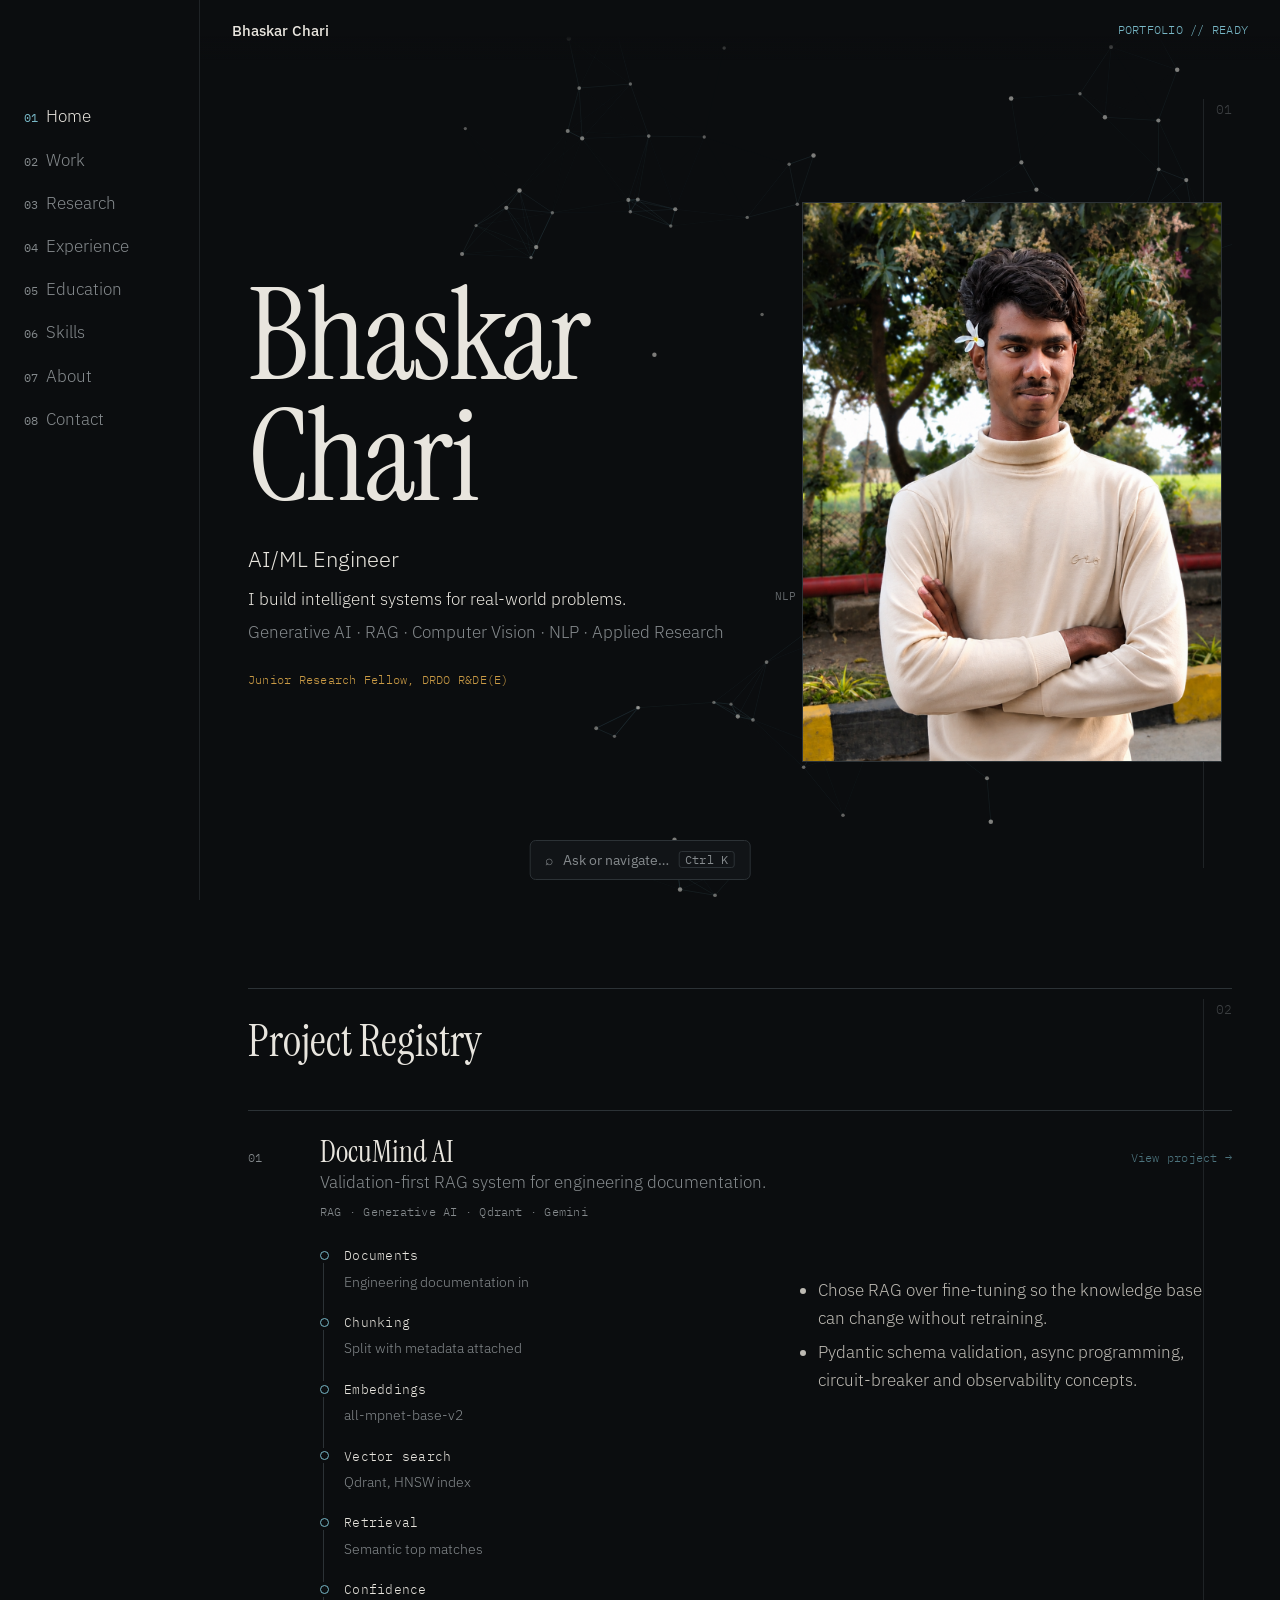
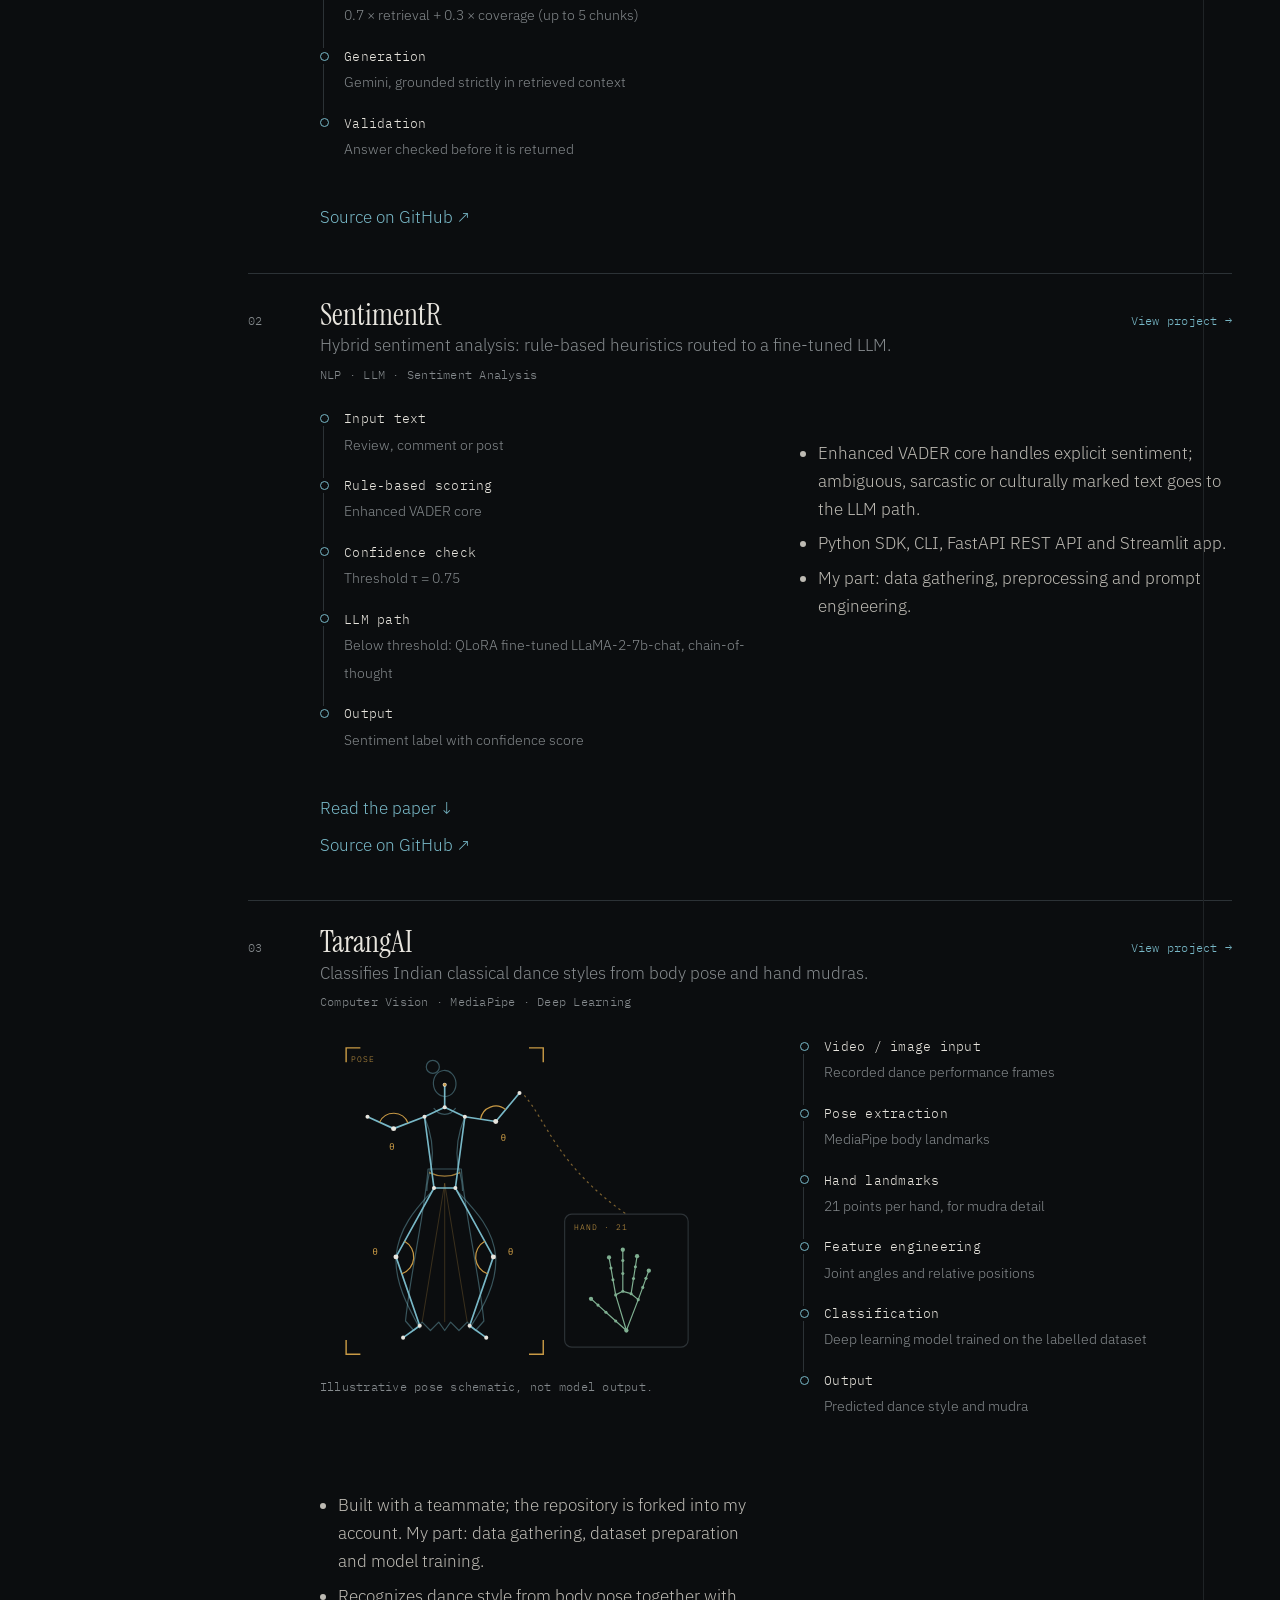
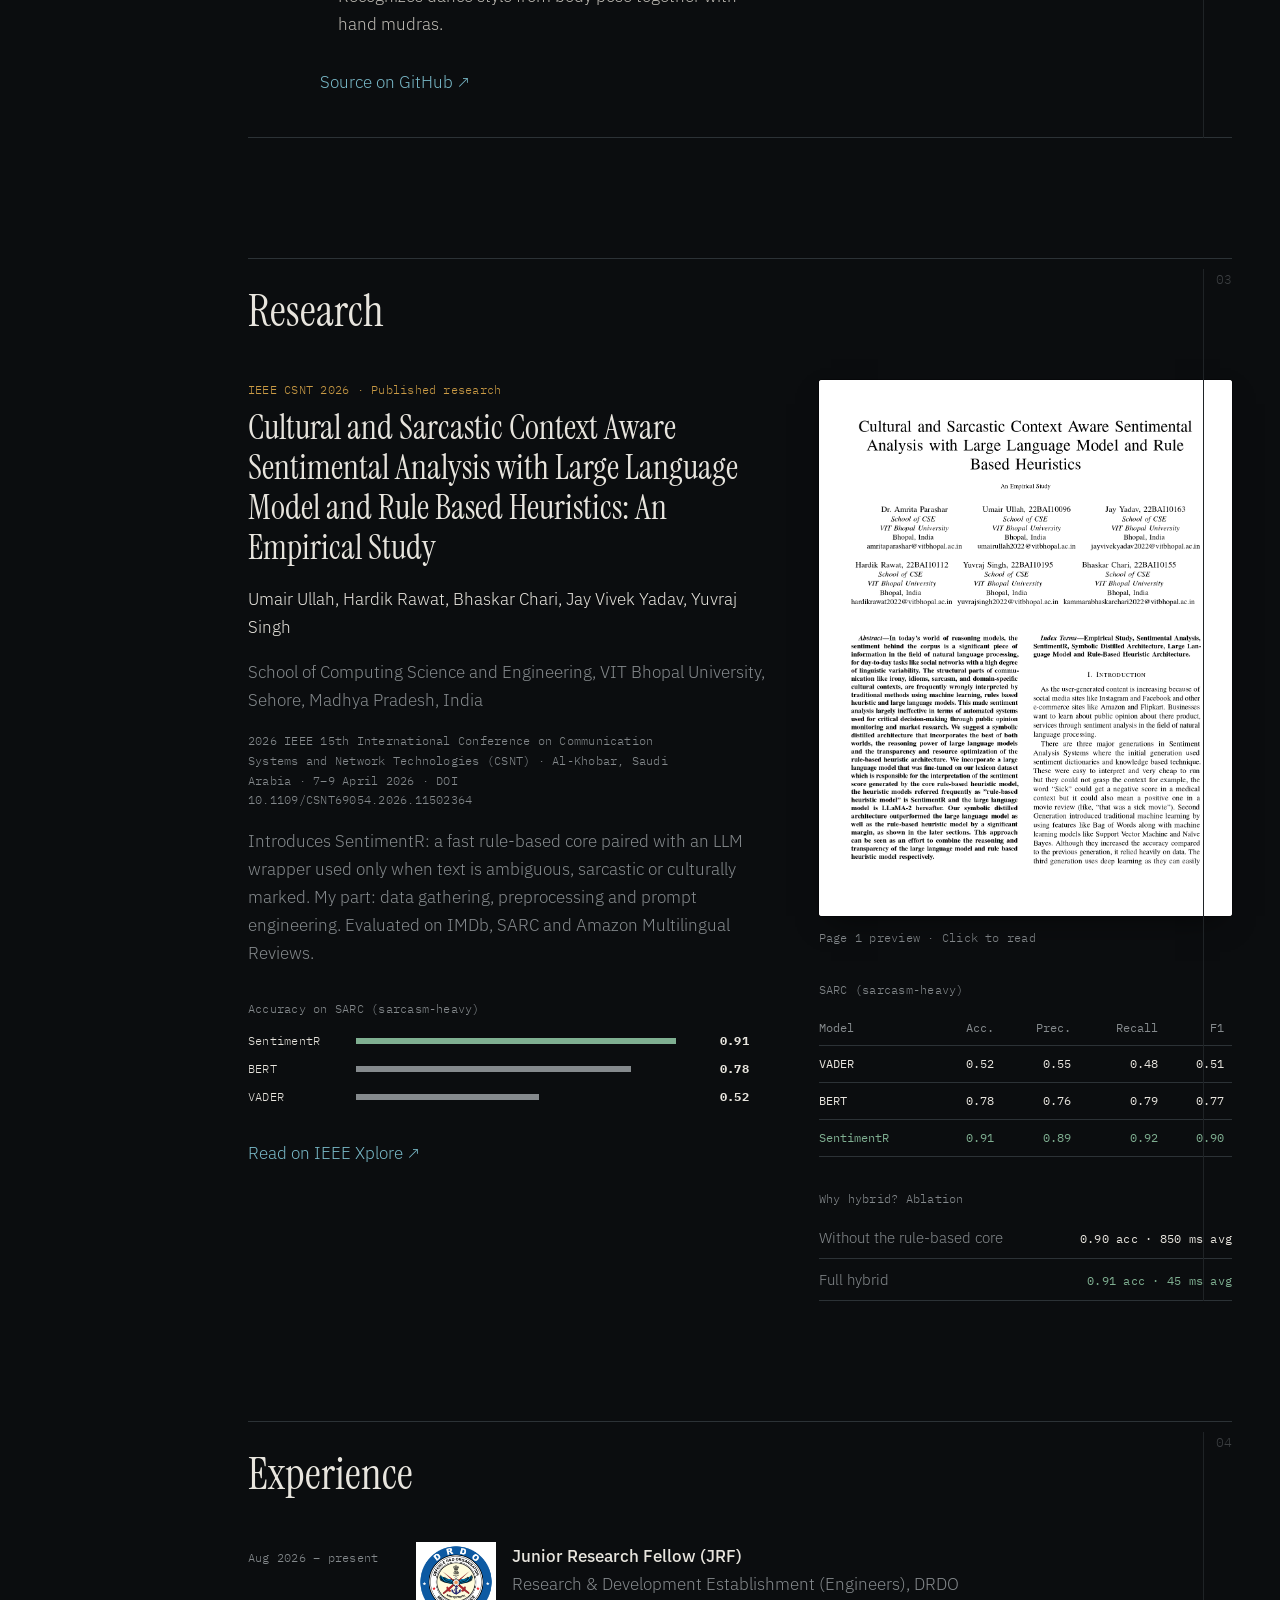
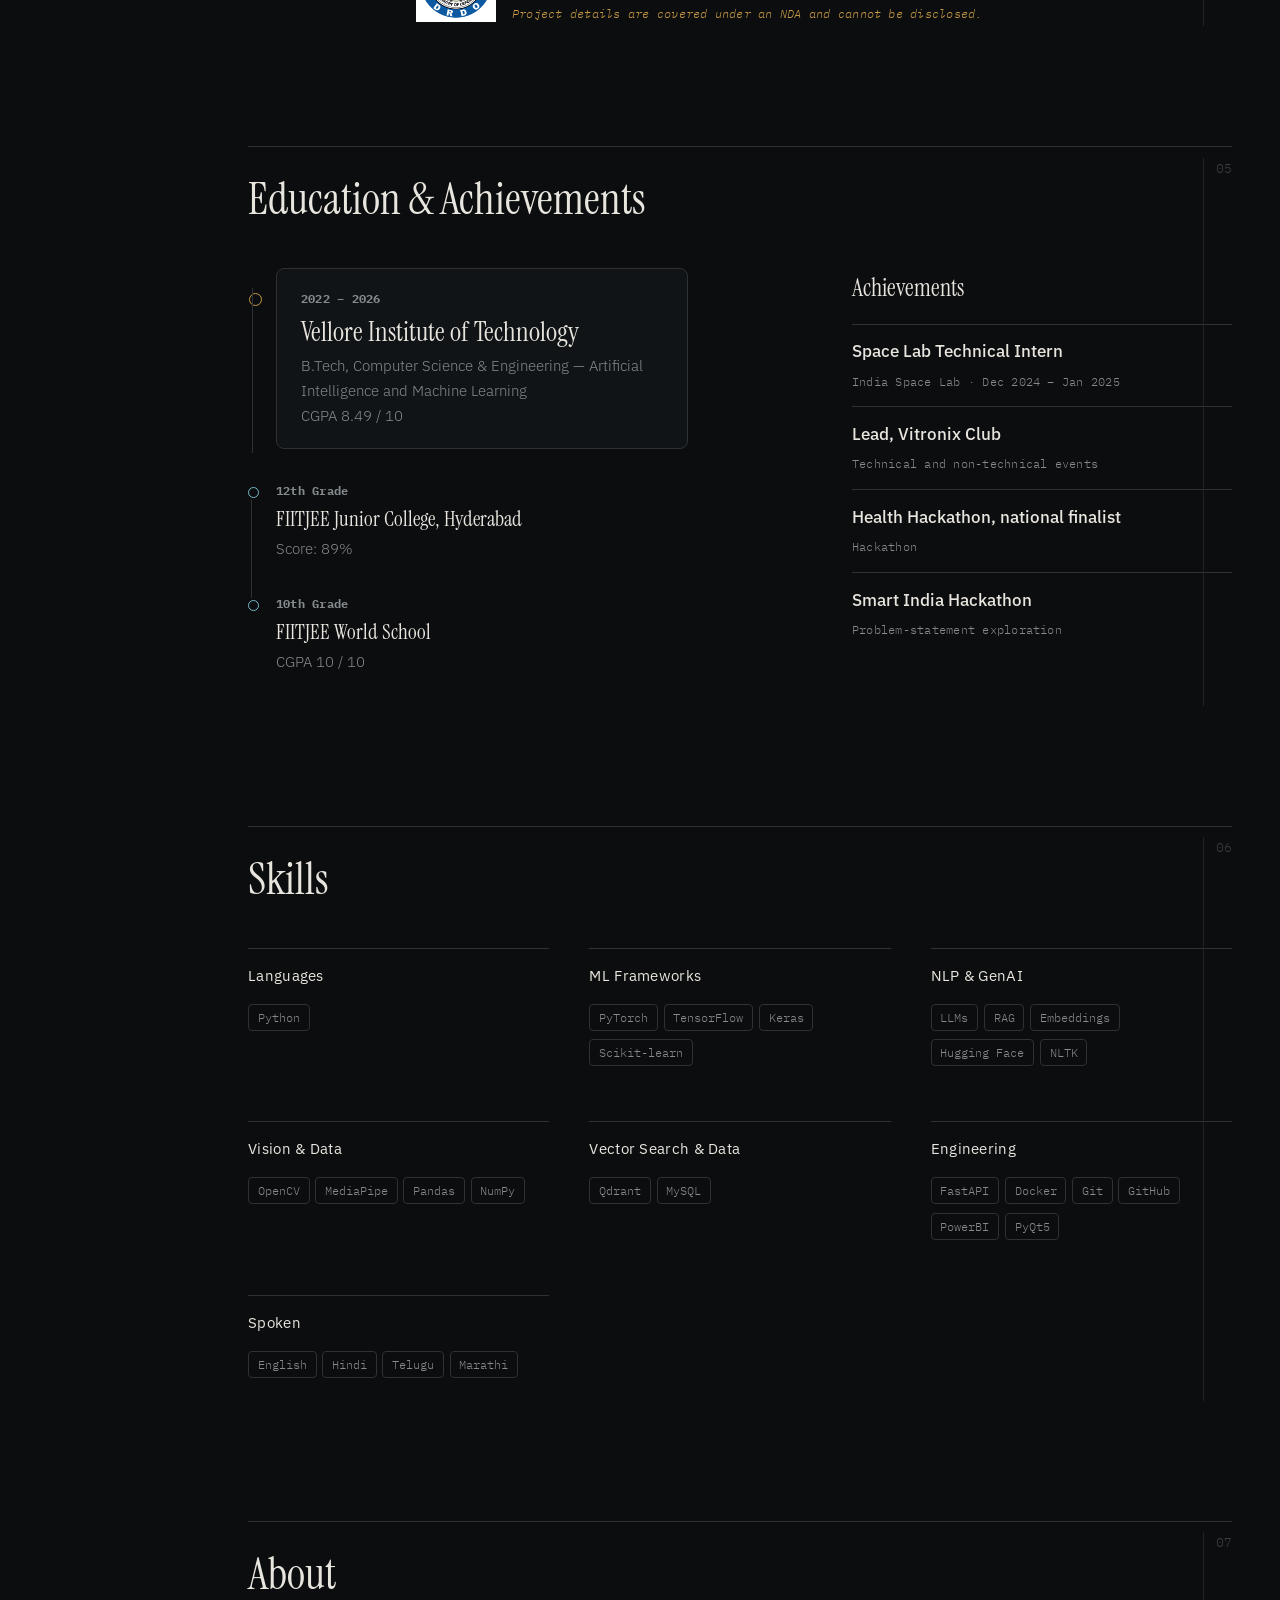
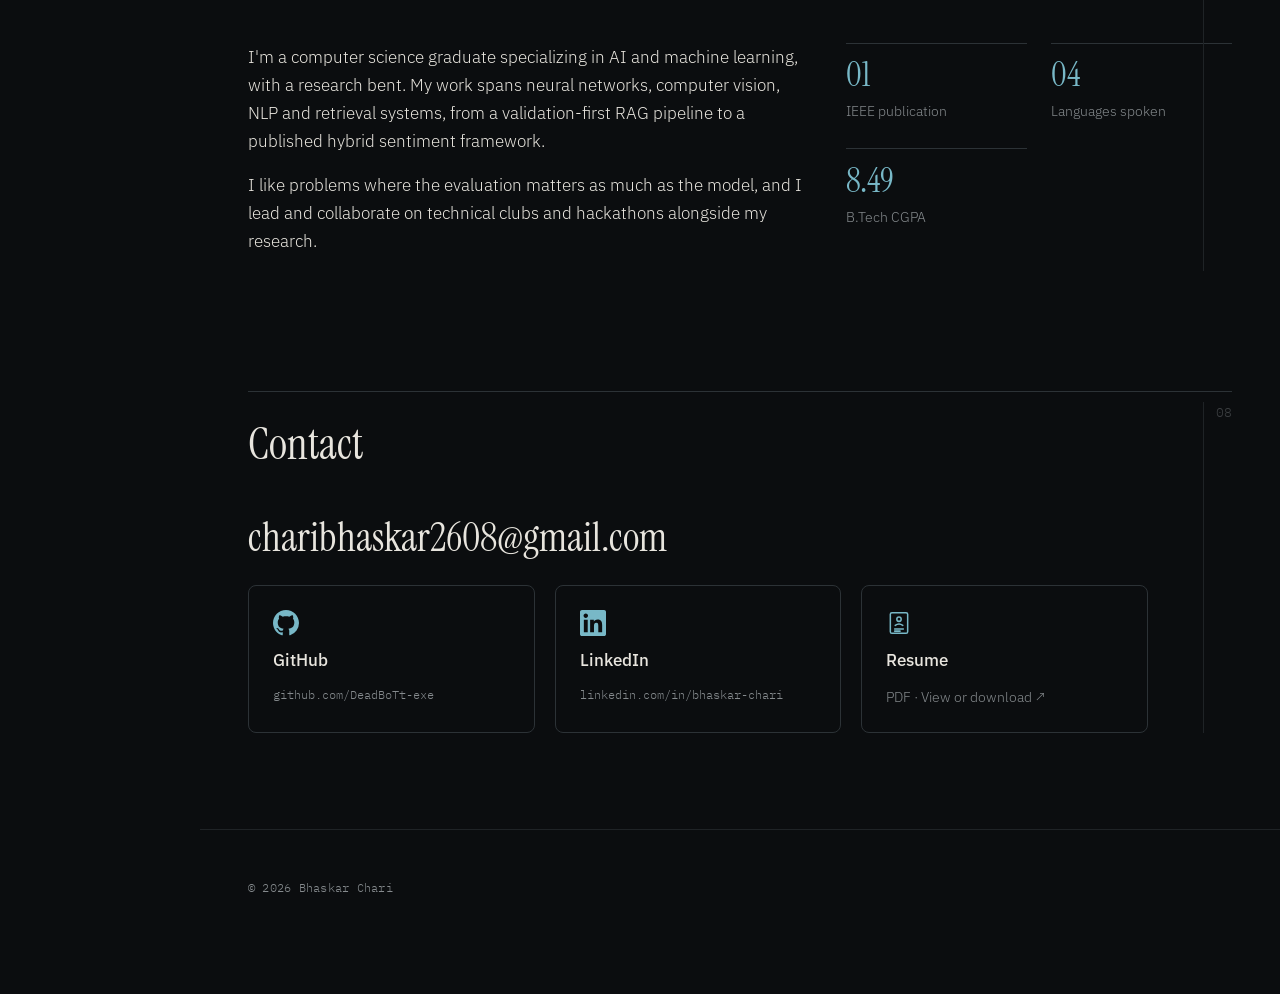
==== index.html @ edc3b9c3 "updated index.html" ====
<!DOCTYPE html>
<html lang="en">
<head>
<meta charset="UTF-8">
<meta name="viewport" content="width=device-width, initial-scale=1">
<title>Bhaskar Chari — AI/ML Engineer & Researcher</title>
<meta name="description" content="Portfolio of Bhaskar Chari, AI/ML engineer and researcher: RAG systems, computer vision, NLP and applied research.">
<meta name="theme-color" content="#0B0D0F">
<link rel="preconnect" href="https://fonts.googleapis.com">
<link rel="preconnect" href="https://fonts.gstatic.com" crossorigin>
<link href="https://fonts.googleapis.com/css2?family=IBM+Plex+Mono:wght@400;500&family=IBM+Plex+Sans:wght@300;400;500&family=Instrument+Serif:ital@0;1&display=swap" rel="stylesheet">
<link rel="stylesheet" href="assets/css/style.css">
</head>
<body>
<a class="skip" href="#main">Skip to content</a>
<header class="top"><span class="brand">Bhaskar Chari</span><span id="status" class="mono" aria-hidden="true">PORTFOLIO // READY</span></header>
<nav class="rail" aria-label="Sections"><ol>
<li><a href="#home" aria-current="true"><b class="mono">01</b>Home</a></li>
<li><a href="#work"><b class="mono">02</b>Work</a></li>
<li><a href="#research"><b class="mono">03</b>Research</a></li>
<li><a href="#experience"><b class="mono">04</b>Experience</a></li>
<li><a href="#education"><b class="mono">05</b>Education</a></li>
<li><a href="#skills"><b class="mono">06</b>Skills</a></li>
<li><a href="#about"><b class="mono">07</b>About</a></li>
<li><a href="#contact"><b class="mono">08</b>Contact</a></li>
</ol></nav>
<main id="main">

<section id="home" class="hero" data-n="01">
<canvas id="net" aria-hidden="true"></canvas>
<div class="hero-grid">
<div class="hero-text">
<h1>Bhaskar Chari</h1>
<p class="role">AI/ML Engineer</p>
<p class="lede">I build intelligent systems for real-world problems.</p>
<p class="focus">Generative AI · RAG · Computer Vision · NLP · Applied Research</p>
<p class="mono meta">Junior Research Fellow, DRDO R&amp;DE(E)</p>
</div>
<div class="hero-photo"><img src="assets/img/image3.jpg" alt="Portrait of Bhaskar Chari" loading="eager" decoding="async"></div>
</div>
</section>

<section id="work" data-n="02">
<div class="wrap">
<h2>Project Registry</h2>

<article class="rec" id="r1">
<button class="rh" aria-expanded="true" aria-controls="p1">
<span class="id mono">01</span>
<span class="rt"><strong>DocuMind AI</strong><em>Validation-first RAG system for engineering documentation.</em></span>
<span class="tg mono">RAG · Generative AI · Qdrant · Gemini</span>
<span class="ar mono">View project →</span>
</button>
<div class="rp" id="p1">
<ol class="pipe" aria-label="DocuMind pipeline">
<li style="--i:0"><span class="mono">Documents</span><small>Engineering documentation in</small></li>
<li style="--i:1"><span class="mono">Chunking</span><small>Split with metadata attached</small></li>
<li style="--i:2"><span class="mono">Embeddings</span><small>all-mpnet-base-v2</small></li>
<li style="--i:3"><span class="mono">Vector search</span><small>Qdrant, HNSW index</small></li>
<li style="--i:4"><span class="mono">Retrieval</span><small>Semantic top matches</small></li>
<li style="--i:5"><span class="mono">Confidence</span><small>0.7 × retrieval + 0.3 × coverage (up to 5 chunks)</small></li>
<li style="--i:6"><span class="mono">Generation</span><small>Gemini, grounded strictly in retrieved context</small></li>
<li style="--i:7"><span class="mono">Validation</span><small>Answer checked before it is returned</small></li>
</ol>
<ul class="notes">
<li>Chose RAG over fine-tuning so the knowledge base can change without retraining.</li>
<li>Pydantic schema validation, async programming, circuit-breaker and observability concepts.</li>
</ul>
<a class="ext" href="https://github.com/DeadBoTt-exe/DocuMind-AI" target="_blank" rel="noopener">Source on GitHub ↗</a>
</div>
</article>

<article class="rec" id="r3">
<button class="rh" aria-expanded="false" aria-controls="p3">
<span class="id mono">02</span>
<span class="rt"><strong>SentimentR</strong><em>Hybrid sentiment analysis: rule-based heuristics routed to a fine-tuned LLM.</em></span>
<span class="tg mono">NLP · LLM · Sentiment Analysis</span>
<span class="ar mono">View project →</span>
</button>
<div class="rp" id="p3" hidden>
<ol class="pipe" aria-label="SentimentR pipeline">
<li style="--i:0"><span class="mono">Input text</span><small>Review, comment or post</small></li>
<li style="--i:1"><span class="mono">Rule-based scoring</span><small>Enhanced VADER core</small></li>
<li style="--i:2"><span class="mono">Confidence check</span><small>Threshold τ = 0.75</small></li>
<li style="--i:3"><span class="mono">LLM path</span><small>Below threshold: QLoRA fine-tuned LLaMA-2-7b-chat, chain-of-thought</small></li>
<li style="--i:4"><span class="mono">Output</span><small>Sentiment label with confidence score</small></li>
</ol>
<ul class="notes">
<li>Enhanced VADER core handles explicit sentiment; ambiguous, sarcastic or culturally marked text goes to the LLM path.</li>
<li>Python SDK, CLI, FastAPI REST API and Streamlit app.</li>
<li>My part: data gathering, preprocessing and prompt engineering.</li>
</ul>
<a class="ext" href="#research">Read the paper ↓</a>
<a class="ext" href="https://github.com/DeadBoTt-exe/SentimentR" target="_blank" rel="noopener">Source on GitHub ↗</a>
</div>
</article>

<article class="rec" id="r2">
<button class="rh" aria-expanded="false" aria-controls="p2">
<span class="id mono">03</span>
<span class="rt"><strong>TarangAI</strong><em>Classifies Indian classical dance styles from body pose and hand mudras.</em></span>
<span class="tg mono">Computer Vision · MediaPipe · Deep Learning</span>
<span class="ar mono">View project →</span>
</button>
<div class="rp" id="p2" hidden>
<div class="fig">
<svg id="dancer" viewBox="0 0 320 280" role="img" aria-label="Pose-estimation schematic of a woman dancer in a Bharatanatyam stance: skeleton keypoints with joint-angle arcs over a faint silhouette, and a 21-point hand landmark inset showing a mudra">
<path d="M22 22 V10 H34" stroke="#C99A45" stroke-width="1.2" fill="none"/>
<path d="M188 22 V10 H176" stroke="#C99A45" stroke-width="1.2" fill="none"/>
<path d="M22 256 V268 H34" stroke="#C99A45" stroke-width="1.2" fill="none"/>
<path d="M188 256 V268 H176" stroke="#C99A45" stroke-width="1.2" fill="none"/>
<text x="26" y="22" fill="#C99A45" font-family="IBM Plex Mono,monospace" font-size="7" letter-spacing=".8">POSE</text>
<g stroke="#78B8C7" stroke-opacity=".42" stroke-width="1" fill="none" stroke-linecap="round" stroke-linejoin="round">
<ellipse cx="105" cy="40" rx="9.5" ry="11" transform="rotate(-5 105 40)"/>
<circle cx="95" cy="26" r="5.5"/>
<path d="M96 61 C98 64 100 66 105 66 C110 66 112 64 114 61"/>
<path d="M88 68 C93 80 96 94 94 108 C92 116 90 122 90 130"/><path d="M122 68 C117 80 114 94 116 108 C118 116 120 122 120 130"/>
<path d="M95 130 C80 146 66 162 64 186 C63 208 74 228 84 246"/><path d="M115 130 C130 146 146 162 148 186 C149 208 138 228 126 246"/>
<path d="M91 112 L119 112 C122 150 134 200 138 240 L131 248 L124 241 L117 248 L110 241 L105 248 L100 241 L93 248 L86 241 L79 248 L72 240 C76 200 88 150 91 112 Z"/>
</g>
<path d="M92 115 Q105 121 118 115" stroke="#C99A45" stroke-opacity=".8" stroke-width="1.2" fill="none"/>
<g stroke="#C99A45" stroke-opacity=".3" stroke-width=".7"><path d="M105 124 L86 241"/><path d="M105 124 L105 241"/><path d="M105 124 L124 241"/></g>
<g stroke="#78B8C7" stroke-width="1.4" stroke-linecap="round">
<line x1="105" y1="60" x2="88" y2="68"/>
<line x1="105" y1="60" x2="122" y2="68"/>
<line x1="88" y1="68" x2="62" y2="78"/>
<line x1="62" y1="78" x2="40" y2="68"/>
<line x1="122" y1="68" x2="148" y2="72"/>
<line x1="148" y1="72" x2="168" y2="48"/>
<line x1="88" y1="68" x2="96" y2="128"/>
<line x1="122" y1="68" x2="114" y2="128"/>
<line x1="96" y1="128" x2="114" y2="128"/>
<line x1="96" y1="128" x2="64" y2="186"/>
<line x1="64" y1="186" x2="84" y2="244"/>
<line x1="114" y1="128" x2="146" y2="186"/>
<line x1="146" y1="186" x2="126" y2="244"/>
<line x1="84" y1="244" x2="70" y2="254"/>
<line x1="126" y1="244" x2="140" y2="254"/>
<line x1="105" y1="41" x2="105" y2="60"/>
</g>
<path d="M71.2 172.9 A15 15 0 0 1 68.9 200.2" stroke="#C99A45" stroke-width="1" fill="none"/>
<text x="44" y="184" fill="#C99A45" font-family="IBM Plex Mono,monospace" font-size="8">θ</text>
<path d="M138.8 172.9 A15 15 0 0 0 141.1 200.2" stroke="#C99A45" stroke-width="1" fill="none"/>
<text x="158" y="184" fill="#C99A45" font-family="IBM Plex Mono,monospace" font-size="8">θ</text>
<path d="M74.1 73.3 A13 13 0 0 0 50.2 72.6" stroke="#C99A45" stroke-width="1" fill="none"/>
<text x="58" y="96" fill="#C99A45" font-family="IBM Plex Mono,monospace" font-size="8">θ</text>
<path d="M135.2 70.0 A13 13 0 0 1 156.3 62.0" stroke="#C99A45" stroke-width="1" fill="none"/>
<text x="152" y="88" fill="#C99A45" font-family="IBM Plex Mono,monospace" font-size="8">θ</text>
<g fill="#E8E5DE">
<circle cx="105" cy="41" r="1.7"/>
<circle cx="105" cy="60" r="1.7"/>
<circle cx="88" cy="68" r="1.7"/>
<circle cx="122" cy="68" r="1.7"/>
<circle cx="62" cy="78" r="2.1"/>
<circle cx="148" cy="72" r="2.1"/>
<circle cx="40" cy="68" r="1.7"/>
<circle cx="168" cy="48" r="1.7"/>
<circle cx="96" cy="128" r="1.7"/>
<circle cx="114" cy="128" r="1.7"/>
<circle cx="64" cy="186" r="2.1"/>
<circle cx="146" cy="186" r="2.1"/>
<circle cx="84" cy="244" r="1.7"/>
<circle cx="126" cy="244" r="1.7"/>
<circle cx="70" cy="254" r="1.7"/>
<circle cx="140" cy="254" r="1.7"/>
</g>
<circle cx="105" cy="41" r="1.2" fill="#C99A45"/>
<rect x="206" y="150" width="104" height="112" rx="6" fill="#0B0D0F" stroke="#2C3236" stroke-width="1"/>
<path d="M172 50 C190 70 200 110 258.0 150" stroke="#C99A45" stroke-opacity=".6" stroke-width="1" stroke-dasharray="2 3" fill="none"/>
<text x="214" y="163" fill="#C99A45" font-family="IBM Plex Mono,monospace" font-size="7" letter-spacing=".8">HAND · 21</text>
<g stroke="#7FAF91" stroke-width="1" stroke-linecap="round" fill="none">
<line x1="258.0" y1="248.0" x2="249.0" y2="240.0"/>
<line x1="249.0" y1="240.0" x2="240.8" y2="232.6"/>
<line x1="240.8" y1="232.6" x2="234.1" y2="226.6"/>
<line x1="234.1" y1="226.6" x2="228.2" y2="221.3"/>
<line x1="249.0" y1="218.0" x2="246.7" y2="205.2"/>
<line x1="246.7" y1="205.2" x2="245.0" y2="195.3"/>
<line x1="245.0" y1="195.3" x2="243.4" y2="186.5"/>
<line x1="255.0" y1="215.0" x2="255.0" y2="200.0"/>
<line x1="255.0" y1="200.0" x2="255.0" y2="189.0"/>
<line x1="255.0" y1="189.0" x2="255.0" y2="180.0"/>
<line x1="262.0" y1="217.0" x2="264.0" y2="204.2"/>
<line x1="264.0" y1="204.2" x2="265.6" y2="194.3"/>
<line x1="265.6" y1="194.3" x2="267.0" y2="185.4"/>
<line x1="268.0" y1="222.0" x2="271.8" y2="211.7"/>
<line x1="271.8" y1="211.7" x2="274.5" y2="204.1"/>
<line x1="274.5" y1="204.1" x2="276.9" y2="197.6"/>
<line x1="258.0" y1="248.0" x2="249.0" y2="218.0"/>
<line x1="249.0" y1="218.0" x2="255.0" y2="215.0"/>
<line x1="255.0" y1="215.0" x2="262.0" y2="217.0"/>
<line x1="262.0" y1="217.0" x2="268.0" y2="222.0"/>
<line x1="258.0" y1="248.0" x2="268.0" y2="222.0"/>
</g>
<g fill="#7FAF91">
<circle cx="258.0" cy="248.0" r="1.8"/>
<circle cx="249.0" cy="240.0" r="1.3"/>
<circle cx="240.8" cy="232.6" r="1.3"/>
<circle cx="234.1" cy="226.6" r="1.3"/>
<circle cx="228.2" cy="221.3" r="1.8"/>
<circle cx="249.0" cy="218.0" r="1.3"/>
<circle cx="246.7" cy="205.2" r="1.3"/>
<circle cx="245.0" cy="195.3" r="1.3"/>
<circle cx="243.4" cy="186.5" r="1.8"/>
<circle cx="255.0" cy="215.0" r="1.3"/>
<circle cx="255.0" cy="200.0" r="1.3"/>
<circle cx="255.0" cy="189.0" r="1.3"/>
<circle cx="255.0" cy="180.0" r="1.8"/>
<circle cx="262.0" cy="217.0" r="1.3"/>
<circle cx="264.0" cy="204.2" r="1.3"/>
<circle cx="265.6" cy="194.3" r="1.3"/>
<circle cx="267.0" cy="185.4" r="1.8"/>
<circle cx="268.0" cy="222.0" r="1.3"/>
<circle cx="271.8" cy="211.7" r="1.3"/>
<circle cx="274.5" cy="204.1" r="1.3"/>
<circle cx="276.9" cy="197.6" r="1.8"/>
</g>
</svg>
<p class="cap mono">Illustrative pose schematic, not model output.</p>
</div>
<ol class="pipe" aria-label="TarangAI pipeline">
<li style="--i:0"><span class="mono">Video / image input</span><small>Recorded dance performance frames</small></li>
<li style="--i:1"><span class="mono">Pose extraction</span><small>MediaPipe body landmarks</small></li>
<li style="--i:2"><span class="mono">Hand landmarks</span><small>21 points per hand, for mudra detail</small></li>
<li style="--i:3"><span class="mono">Feature engineering</span><small>Joint angles and relative positions</small></li>
<li style="--i:4"><span class="mono">Classification</span><small>Deep learning model trained on the labelled dataset</small></li>
<li style="--i:5"><span class="mono">Output</span><small>Predicted dance style and mudra</small></li>
</ol>
<ul class="notes">
<li>Built with a teammate; the repository is forked into my account. My part: data gathering, dataset preparation and model training.</li>
<li>Recognizes dance style from body pose together with hand mudras.</li>
</ul>
<a class="ext" href="https://github.com/DeadBoTt-exe/TarangAI" target="_blank" rel="noopener">Source on GitHub ↗</a>
</div>
</article>
</div>
</section>

<section id="research" data-n="03">
<div class="wrap">
<h2>Research</h2>
<article class="paper">
<div class="paper-main">
<p class="mono meta">IEEE CSNT 2026 · Published research</p>
<h3>Cultural and Sarcastic Context Aware Sentimental Analysis with Large Language Model and Rule Based Heuristics: An Empirical Study</h3>
<p class="authors">Umair Ullah, Hardik Rawat, Bhaskar Chari, Jay Vivek Yadav, Yuvraj Singh</p>
<p class="aff">School of Computing Science and Engineering, VIT Bhopal University, Sehore, Madhya Pradesh, India</p>
<p class="mono cite">2026 IEEE 15th International Conference on Communication Systems and Network Technologies (CSNT) · Al-Khobar, Saudi Arabia · 7–9 April 2026 · DOI 10.1109/CSNT69054.2026.11502364</p>
<p class="body">Introduces SentimentR: a fast rule-based core paired with an LLM wrapper used only when text is ambiguous, sarcastic or culturally marked. My part: data gathering, preprocessing and prompt engineering. Evaluated on IMDb, SARC and Amazon Multilingual Reviews.</p>
<figure class="bars">
<figcaption class="mono">Accuracy on SARC (sarcasm-heavy)</figcaption>
<div class="bar"><span class="mono">SentimentR</span><i style="--w:91%"></i><b class="mono">0.91</b></div>
<div class="bar"><span class="mono">BERT</span><i style="--w:78%"></i><b class="mono">0.78</b></div>
<div class="bar"><span class="mono">VADER</span><i style="--w:52%"></i><b class="mono">0.52</b></div>
</figure>
<a class="ext" href="https://ieeexplore.ieee.org/document/11502364" target="_blank" rel="noopener">Read on IEEE Xplore ↗</a>
</div>
<div class="paper-side">
<button class="paper-thumb" id="paperOpen" type="button" aria-haspopup="dialog" aria-controls="paperDialog">
<span class="pg"><img src="assets/img/1.png" alt="First page of the SentimentR paper" loading="lazy"></span>
<span class="pg-cap mono">Page 1 preview · Click to read</span>
</button>
<div class="tablewrap"><table class="res">
<caption class="mono">SARC (sarcasm-heavy)</caption>
<thead><tr><th>Model</th><th>Acc.</th><th>Prec.</th><th>Recall</th><th>F1</th></tr></thead>
<tbody>
<tr><td>VADER</td><td>0.52</td><td>0.55</td><td>0.48</td><td>0.51</td></tr>
<tr><td>BERT</td><td>0.78</td><td>0.76</td><td>0.79</td><td>0.77</td></tr>
<tr><td>SentimentR</td><td>0.91</td><td>0.89</td><td>0.92</td><td>0.90</td></tr>
</tbody></table></div>
<figure class="abl">
<figcaption class="mono">Why hybrid? Ablation</figcaption>
<div><span>Without the rule-based core</span><b class="mono">0.90 acc · 850 ms avg</b></div>
<div><span>Full hybrid</span><b class="mono">0.91 acc · 45 ms avg</b></div>
</figure>
</div>
</article>
</div>
</section>

<section id="experience" data-n="04">
<div class="wrap">
<h2>Experience</h2>
<dl class="log">
<dt class="mono">Aug 2026 – present</dt>
<dd class="drdo">
<img class="orglogo" src="assets/img/drdo_logo.png" alt="DRDO — Defence Research and Development Organisation" width="80" height="80" loading="lazy" onerror="this.style.display='none'">
<div>
<strong>Junior Research Fellow (JRF)</strong>
<span class="org">Research &amp; Development Establishment (Engineers), DRDO</span>
<span class="nda mono">Project details are covered under an NDA and cannot be disclosed.</span>
</div>
</dd>
</dl>
</div>
</section>

<section id="education" data-n="05">
<div class="wrap">
<h2>Education &amp; Achievements</h2>
<div class="edu-grid">
<ol class="road" aria-label="Academic timeline">
<li class="primary" style="--i:0">
<b class="mono">2022 – 2026</b>
<strong>Vellore Institute of Technology</strong>
<span>B.Tech, Computer Science &amp; Engineering — Artificial Intelligence and Machine Learning</span>
<span>CGPA 8.49 / 10</span>
</li>
<li style="--i:1">
<b class="mono">12th Grade</b>
<strong>FIITJEE Junior College, Hyderabad</strong>
<span>Score: 89%</span>
</li>
<li style="--i:2">
<b class="mono">10th Grade</b>
<strong>FIITJEE World School</strong>
<span>CGPA 10 / 10</span>
</li>
</ol>
<div class="ach">
<h3>Achievements</h3>
<ul class="ach-list">
<li><strong>Space Lab Technical Intern</strong><span class="mono">India Space Lab · Dec 2024 – Jan 2025</span></li>
<li><strong>Lead, Vitronix Club</strong><span class="mono">Technical and non-technical events</span></li>
<li><strong>Health Hackathon, national finalist</strong><span class="mono">Hackathon</span></li>
<li><strong>Smart India Hackathon</strong><span class="mono">Problem-statement exploration</span></li>
</ul>
</div>
</div>
</div>
</section>

<section id="skills" data-n="06">
<div class="wrap">
<h2>Skills</h2>
<div class="skillgrid">
<div class="scard"><h4>Languages</h4><p><span class="chip">Python</span></p></div>
<div class="scard"><h4>ML Frameworks</h4><p><span class="chip">PyTorch</span><span class="chip">TensorFlow</span><span class="chip">Keras</span><span class="chip">Scikit-learn</span></p></div>
<div class="scard"><h4>NLP &amp; GenAI</h4><p><span class="chip">LLMs</span><span class="chip">RAG</span><span class="chip">Embeddings</span><span class="chip">Hugging Face</span><span class="chip">NLTK</span></p></div>
<div class="scard"><h4>Vision &amp; Data</h4><p><span class="chip">OpenCV</span><span class="chip">MediaPipe</span><span class="chip">Pandas</span><span class="chip">NumPy</span></p></div>
<div class="scard"><h4>Vector Search &amp; Data</h4><p><span class="chip">Qdrant</span><span class="chip">MySQL</span></p></div>
<div class="scard"><h4>Engineering</h4><p><span class="chip">FastAPI</span><span class="chip">Docker</span><span class="chip">Git</span><span class="chip">GitHub</span><span class="chip">PowerBI</span><span class="chip">PyQt5</span></p></div>
<div class="scard"><h4>Spoken</h4><p><span class="chip">English</span><span class="chip">Hindi</span><span class="chip">Telugu</span><span class="chip">Marathi</span></p></div>
</div>
</div>
</section>

<section id="about" data-n="07">
<div class="wrap">
<h2>About</h2>
<div class="about-grid">
<div class="prose">
<p>I'm a computer science graduate specializing in AI and machine learning, with a research bent. My work spans neural networks, computer vision, NLP and retrieval systems, from a validation-first RAG pipeline to a published hybrid sentiment framework.</p>
<p>I like problems where the evaluation matters as much as the model, and I lead and collaborate on technical clubs and hackathons alongside my research.</p>
</div>
<div class="facts">
<div><b>01</b><span>IEEE publication</span></div>
<div><b>04</b><span>Languages spoken</span></div>
<div><b>8.49</b><span>B.Tech CGPA</span></div>
</div>
</div>
</div>
</section>

<section id="contact" data-n="08">
<div class="wrap">
<h2>Contact</h2>
<p class="mail"><a href="mailto:charibhaskar2608@gmail.com">charibhaskar2608@gmail.com</a></p>
<div class="ctiles">
<a class="ctile" href="https://github.com/DeadBoTt-exe" target="_blank" rel="noopener">
<svg class="icon" viewBox="0 0 16 16" aria-hidden="true"><path fill="currentColor" d="M8 0C3.58 0 0 3.58 0 8c0 3.54 2.29 6.53 5.47 7.59.4.07.55-.17.55-.38 0-.19-.01-.82-.01-1.49-2.01.37-2.53-.49-2.69-.94-.09-.23-.48-.94-.82-1.13-.28-.15-.68-.52-.01-.53.63-.01 1.08.58 1.23.82.72 1.21 1.87.87 2.33.66.07-.52.28-.87.51-1.07-1.78-.2-3.64-.89-3.64-3.95 0-.87.31-1.59.82-2.15-.08-.2-.36-1.02.08-2.12 0 0 .67-.21 2.2.82.64-.18 1.32-.27 2-.27s1.36.09 2 .27c1.53-1.04 2.2-.82 2.2-.82.44 1.1.16 1.92.08 2.12.51.56.82 1.27.82 2.15 0 3.07-1.87 3.75-3.65 3.95.29.25.54.73.54 1.48 0 1.07-.01 1.93-.01 2.2 0 .21.15.46.55.38A8.013 8.013 0 0 0 16 8c0-4.42-3.58-8-8-8z"/></svg>
<b>GitHub</b><span class="url">github.com/DeadBoTt-exe</span>
</a>
<a class="ctile" href="https://linkedin.com/in/bhaskar-chari" target="_blank" rel="noopener">
<svg class="icon" viewBox="0 0 24 24" aria-hidden="true"><path fill="currentColor" d="M20.447 20.452h-3.554v-5.569c0-1.328-.027-3.037-1.852-3.037-1.853 0-2.136 1.445-2.136 2.939v5.667H9.351V9h3.414v1.561h.046c.477-.9 1.637-1.85 3.37-1.85 3.601 0 4.267 2.37 4.267 5.455v6.286zM5.337 7.433c-1.144 0-2.063-.926-2.063-2.065 0-1.138.92-2.063 2.063-2.063 1.14 0 2.064.925 2.064 2.063 0 1.139-.925 2.065-2.064 2.065zm1.782 13.019H3.555V9h3.564v11.452zM22.225 0H1.771C.792 0 0 .774 0 1.729v20.542C0 23.227.792 24 1.771 24h20.451C23.2 24 24 23.227 24 22.271V1.729C24 .774 23.2 0 22.222 0h.003z"/></svg>
<b>LinkedIn</b><span class="url">linkedin.com/in/bhaskar-chari</span>
</a>
<a class="ctile" href="./BhaskarChari_AIMLEngineer_Resume.pdf" target="_blank" rel="noopener">
<svg class="icon" viewBox="0 0 24 24" aria-hidden="true" fill="none" stroke="currentColor" stroke-width="1.4" stroke-linecap="round" stroke-linejoin="round"><rect x="4" y="2.5" width="16" height="19" rx="1.5"/><circle cx="12" cy="8.5" r="2"/><path d="M8.5 14.2Q12 11.6 15.5 14.2"/><path d="M8 17.5h8M8 19.5h5"/></svg>
<b>Resume</b><span>PDF · View or download ↗</span>
</a>
</div>
</div>
</section>
</main>
<footer class="foot mono">© 2026 Bhaskar Chari</footer>

<button id="palbtn" class="palbtn" aria-haspopup="dialog"><span aria-hidden="true">⌕</span> Ask or navigate… <kbd class="mono" id="kbd">Ctrl K</kbd></button>
<dialog id="pal" aria-label="Command palette">
<input id="palq" type="text" role="combobox" aria-expanded="true" aria-controls="pall" aria-autocomplete="list" placeholder="Ask or navigate…" autocomplete="off" spellcheck="false">
<ul id="pall" role="listbox"></ul>
</dialog>

<dialog id="paperDialog" aria-label="Paper preview">
<button id="paperClose" class="dlgclose" type="button" aria-label="Close preview">&times;</button>
<span class="pgs lg">
<span class="pg"><img src="assets/img/1.png" alt="Page 1 of the SentimentR paper"></span>
<span class="pg"><img src="assets/img/2.png" alt="Page 2 of the SentimentR paper"></span>
</span>
<a class="ext readmore" href="https://ieeexplore.ieee.org/document/11502364" target="_blank" rel="noopener">Read more on IEEE Xplore ↗</a>
</dialog>

<script src="assets/js/script.js"></script>
</body>
</html>
---- assets/css/style.css ----
:root{--bg:#0B0D0F;--tx:#E8E5DE;--mu:#858A8D;--cy:#78B8C7;--gr:#7FAF91;--am:#C99A45;--ln:#1F2326;--ln2:#2C3236;--rail:200px}
*{box-sizing:border-box}html{scroll-behavior:smooth}
body{margin:0;background:var(--bg);color:var(--tx);font:300 1.0625rem/1.65 'IBM Plex Sans',system-ui,sans-serif;-webkit-font-smoothing:antialiased;overflow-x:hidden}
a{color:inherit;text-decoration:none}
.mono{font-family:'IBM Plex Mono',ui-monospace,monospace;font-size:.75rem;letter-spacing:.02em}
h1,h2,h3{font-family:'Instrument Serif',Georgia,serif;font-weight:400;margin:0}
:focus-visible{outline:2px solid var(--cy);outline-offset:3px}
.skip{position:absolute;left:-999px}.skip:focus{left:1rem;top:1rem;background:var(--bg);padding:.5rem 1rem;z-index:99}
.top{position:fixed;inset:0 0 auto 0;z-index:20;display:flex;justify-content:space-between;align-items:center;padding:.9rem 1.25rem;background:linear-gradient(var(--bg) 60%,transparent)}
.brand{font-size:.95rem;font-weight:500}#status{color:var(--cy)}
.rail{position:fixed;z-index:19;top:3.2rem;left:0;right:0;overflow-x:auto;padding:0 1.25rem;background:var(--bg);border-bottom:1px solid var(--ln)}
.rail ol{list-style:none;margin:0;padding:0;display:flex;gap:1.25rem;white-space:nowrap}
.rail a{display:flex;gap:.5rem;align-items:baseline;padding:.6rem 0;color:var(--mu);transition:color .2s}
.rail b{font-weight:400;color:var(--mu)}
.rail a:hover,.rail a[aria-current]{color:var(--tx)}.rail a[aria-current] b{color:var(--cy)}

main{padding:0 1.25rem;max-width:100vw}
section{position:relative;padding:5.5rem 0 2rem;scroll-margin-top:5rem}
section::before{content:attr(data-n);position:absolute;top:6.2rem;right:0;font-family:'IBM Plex Mono',monospace;font-size:.8rem;color:var(--mu);opacity:.4;display:none}
.wrap{max-width:1200px}
h2{font-size:clamp(2rem,4vw,2.75rem);margin-bottom:2rem;border-top:1px solid var(--ln2);padding-top:1rem}

.hero{min-height:100svh;padding-top:9rem;display:flex;align-items:center}
#net{position:absolute;inset:0;width:100%;height:100%;opacity:.9}
.hero-grid{position:relative;z-index:1;display:grid;grid-template-columns:1fr;gap:2.5rem;width:100%}
.hero-text{max-width:640px}
.hero-photo{display:none}
.hero-photo img{display:block;width:100%;max-width:420px;margin:0 auto;aspect-ratio:3/4;object-fit:cover;border:1px solid var(--ln2)}
h1{font-size:clamp(3.4rem,11vw,8rem);line-height:.95;letter-spacing:-.02em}
.role{font-size:1.35rem;margin:1.5rem 0 .5rem}.lede{color:var(--tx);margin:0 0 .25rem}
.focus{color:var(--mu);margin:0 0 1.5rem}.meta{color:var(--am);margin:0}

/* project records */
.rec{border-top:1px solid var(--ln2)}.rec:last-child{border-bottom:1px solid var(--ln2)}
.rh{all:unset;box-sizing:border-box;cursor:pointer;width:100%;display:grid;grid-template-columns:2.5rem 1fr;gap:.35rem 1rem;padding:1.5rem 0;transition:background .25s}
.rh:focus-visible{outline:2px solid var(--cy);outline-offset:2px}
.id{color:var(--mu);grid-row:span 3}
.rt{max-width:72ch}.rt strong{display:block;font:400 1.9rem/1.1 'Instrument Serif',serif}.rt em{font-style:normal;color:var(--mu)}
.tg{color:var(--mu);transition:color .25s;max-width:72ch}.ar{color:var(--cy);transition:transform .25s}
.rec:hover .tg,.rh:focus-visible .tg{color:var(--tx)}.rec:hover .ar{transform:translateX(6px)}
.rec:hover{border-top-color:var(--cy)}
.rh[aria-expanded=true] .ar{opacity:.6}
.rp{padding:0 0 2rem 3.5rem}
.notes{margin:1.5rem 0;padding-left:1.1rem;color:#bdbab3;max-width:62ch}.notes li{margin:.4rem 0}
.ext{display:inline-block;margin:0 1.5rem .5rem 0;color:var(--cy);border-bottom:1px solid transparent}.ext:hover{border-color:var(--cy)}

.pipe{list-style:none;margin:0 0 1.5rem;padding:0 0 0 1.5rem;position:relative;max-width:520px}
.pipe li{position:relative;padding:0 0 1.1rem;opacity:.2;transform:translateY(6px);transition:opacity .5s,transform .5s;transition-delay:calc(var(--i)*110ms)}
.pipe li::before{content:"";position:absolute;left:-1.5rem;top:.35rem;width:7px;height:7px;border:1px solid var(--cy);border-radius:50%;background:var(--bg)}
.pipe li::after{content:"";position:absolute;left:calc(-1.5rem + 3px);top:1.1rem;bottom:-.15rem;width:1px;background:var(--ln2)}
.pipe li:last-child::after{display:none}
.pipe li span{display:block;color:var(--tx);font-size:.8rem}.pipe small{color:var(--mu);font-size:.9rem}
.pipe.on li{opacity:1;transform:none}

/* TarangAI schematic: single static inline figure, no hover effects */
.fig{max-width:380px;margin-bottom:1.5rem}
#dancer{width:100%;height:auto;overflow:visible;display:block}
.cap{color:var(--mu);margin:.5rem 0 0}

/* research */
.paper{display:grid;gap:2rem}
.paper h3{font-size:clamp(1.5rem,3vw,2.1rem);line-height:1.2;max-width:34ch;margin:.5rem 0 1rem}
.authors{margin:0}.aff,.body{color:var(--mu);max-width:62ch}
.cite{color:var(--mu);max-width:62ch;margin:.25rem 0 1rem}
.bars{margin:2rem 0;max-width:520px}.bars figcaption{color:var(--mu);margin-bottom:.75rem}
.bar{display:grid;grid-template-columns:6rem 1fr 3rem;align-items:center;gap:.75rem;margin:.5rem 0}
.bar i{display:block;height:6px;width:var(--w);background:var(--mu);transform-origin:left;transition:transform .9s cubic-bezier(.2,.7,.2,1)}
.bar:first-of-type i{background:var(--gr)}
.bars:not(.on) i{transform:scaleX(0)}

.paper-side{display:grid;gap:2rem;align-content:start}
.tablewrap{overflow-x:auto;max-width:460px}
.res{border-collapse:collapse;width:100%;font-family:'IBM Plex Mono',ui-monospace,monospace;font-size:.75rem;font-variant-numeric:tabular-nums}
.res caption{text-align:left;color:var(--mu);padding-bottom:.6rem}
.res th,.res td{text-align:right;padding:.5rem .5rem;border-bottom:1px solid var(--ln2);font-weight:400}
.res th:first-child,.res td:first-child{text-align:left;padding-left:0}
.res th{color:var(--mu)}
.res td{color:var(--tx)}
.res tbody tr:last-child td{color:var(--gr)}
.abl{margin:0;max-width:460px}
.abl figcaption{color:var(--mu);margin-bottom:.5rem}
.abl div{display:flex;justify-content:space-between;align-items:baseline;gap:1rem;border-bottom:1px solid var(--ln2);padding:.5rem 0}
.abl span{color:var(--mu);font-size:.95rem}
.abl b{font-weight:400;color:var(--tx);white-space:nowrap}
.abl div:last-child b{color:var(--gr)}

.paper-thumb{all:unset;cursor:pointer;display:block;width:100%;max-width:460px}
.pgs{display:grid;grid-template-columns:1fr;gap:1rem}
.pg{display:block;aspect-ratio:.77;background:#fdfcf9;border-radius:3px;box-shadow:0 12px 30px -12px rgba(0,0,0,.6),0 0 0 1px rgba(0,0,0,.35);overflow:hidden;position:relative}
.pg img{position:absolute;inset:0;width:100%;height:100%;object-fit:cover;object-position:top}
.pg-cap{display:block;color:var(--mu);margin-top:.75rem}
.paper-thumb:hover .pg{box-shadow:0 12px 30px -12px rgba(0,0,0,.6),0 0 0 1px var(--cy)}
.pgs.lg{margin-top:1.5rem}
.pgs.lg .pg{aspect-ratio:auto;overflow:visible}
.pgs.lg img{position:static;display:block;width:100%;height:auto;object-fit:contain}

/* dialogs */
dialog{border:1px solid var(--ln2);background:#111417;color:var(--tx);padding:0;width:min(560px,92vw);max-width:92vw;margin:auto;margin-top:12vh;border-radius:8px;max-height:82vh;overflow:auto}
dialog::backdrop{background:rgba(5,6,7,.7)}
#palq{all:unset;box-sizing:border-box;width:100%;padding:1rem 1.1rem;border-bottom:1px solid var(--ln2);font:400 1rem 'IBM Plex Sans',sans-serif}
#pall{list-style:none;margin:0;padding:.4rem;max-height:50vh;overflow:auto}
#pall li{padding:.55rem .7rem;border-radius:4px;color:var(--mu);cursor:pointer}
#pall li::before{content:"→ ";color:var(--cy)}#pall li[aria-selected=true]{background:#1a1f23;color:var(--tx)}
#pall .none{cursor:default}#pall .none::before{content:""}
#paperDialog{width:min(720px,94vw);max-width:94vw;padding:2.5rem 1.5rem 2rem;text-align:center}
.dlgclose{all:unset;cursor:pointer;position:absolute;top:.75rem;right:1rem;font-size:1.6rem;line-height:1;color:var(--mu);padding:.25rem .5rem}
.dlgclose:hover{color:var(--tx)}
.readmore{display:inline-block;margin-top:1.5rem;color:var(--cy);border:1px solid var(--cy);border-radius:6px;padding:.6rem 1.25rem}
.readmore:hover{background:var(--cy);color:#0B0D0F}

/* experience */
.log,.skills{display:grid;grid-template-columns:9rem 1fr;gap:1.4rem 1.5rem;margin:0}
.log dt{color:var(--mu);padding-top:.35rem}
.log dd{margin:0}.log dd strong{display:block;font-weight:500}.log dd>span{display:block;color:var(--mu)}
.log dd .nda{color:var(--am);margin:.35rem 0;font-style:italic}
.log dd+dd{grid-column:2}
.log dd.drdo{display:flex;gap:1rem;align-items:flex-start}
.log dd.drdo .org{display:block;color:var(--mu);font-weight:300}
.orglogo{flex:none;background:none;border:0;padding:0}

/* education roadmap */
.road{list-style:none;margin:0;padding:0 0 0 1.75rem;position:relative;max-width:680px}
.road li{position:relative;padding:0 0 2rem;opacity:.2;transform:translateY(6px);transition:opacity .5s,transform .5s;transition-delay:calc(var(--i)*120ms)}
.road.on li{opacity:1;transform:none}
.road li::before{content:"";position:absolute;left:-1.75rem;top:.4rem;width:9px;height:9px;border-radius:50%;border:1.5px solid var(--cy);background:var(--bg)}
.road li::after{content:"";position:absolute;left:calc(-1.75rem + 3.25px);top:1.2rem;bottom:-.3rem;width:1px;background:var(--ln2)}
.road li:last-child::after{display:none}
.road b{display:block;color:var(--mu);margin-bottom:.3rem}
.road strong{display:block;font:400 1.3rem 'Instrument Serif',serif;margin-bottom:.25rem;transition:color .2s}
.road li:hover strong{color:var(--cy)}
.road span{display:block;color:var(--mu);font-size:.95rem}
.road li.primary{background:#111417;border:1px solid var(--ln2);border-radius:8px;padding:1.25rem 1.5rem;margin-bottom:2rem}
.road li.primary::before{left:-1.75rem;top:1.5rem;width:11px;height:11px;border-color:var(--am)}
.road li.primary strong{font-size:1.7rem}

/* education + achievements */
.edu-grid{display:grid;gap:2.5rem}
.edu-grid .road{max-width:none}
.ach h3{font-size:1.5rem;margin:0 0 1rem}
.ach-list{list-style:none;margin:0;padding:0}
.ach-list li{border-top:1px solid var(--ln2);padding:.8rem 0}
.ach-list strong{display:block;font-weight:500}
.ach-list span{color:var(--mu)}

/* skills */
.skillgrid{display:grid;grid-template-columns:repeat(auto-fit,minmax(230px,1fr));gap:2rem 2.5rem}
.scard{border-top:1px solid var(--ln2);padding-top:1rem}
.scard h4{font:400 .95rem 'IBM Plex Sans',sans-serif;margin:0 0 .8rem;color:var(--tx);letter-spacing:.02em}
.chip{display:inline-block;border:1px solid var(--ln2);border-radius:4px;padding:.18rem .55rem;margin:0 .35rem .4rem 0;font-family:'IBM Plex Mono',monospace;font-size:.72rem;color:var(--mu);transition:color .2s,border-color .2s}
.scard:hover .chip{border-color:#3a4046}
.chip:hover{color:var(--tx);border-color:var(--cy)}

/* about */
.about-grid{display:grid;gap:2.5rem}
.prose{max-width:62ch}.prose p{margin:0 0 1rem}
.facts{display:grid;grid-template-columns:repeat(2,1fr);gap:1.5rem;align-content:start}
.facts div{border-top:1px solid var(--ln2);padding-top:.6rem}
.facts b{display:block;font:400 2.1rem 'Instrument Serif',serif;color:var(--cy)}
.facts span{color:var(--mu);font-size:.85rem}

/* contact */
.mail{font:400 clamp(1.5rem,4vw,2.5rem)/1.2 'Instrument Serif',serif;margin:0 0 1.5rem}.mail a:hover{color:var(--cy)}
.ctiles{display:grid;grid-template-columns:repeat(auto-fit,minmax(190px,1fr));gap:1.25rem;margin-top:1rem;max-width:900px}
.ctile{display:flex;flex-direction:column;align-items:flex-start;gap:.7rem;border:1px solid var(--ln2);border-radius:8px;padding:1.5rem;transition:border-color .2s,transform .2s}
.ctile:hover{border-color:var(--cy);transform:translateY(-3px)}
.ctile .icon{width:26px;height:26px;color:var(--cy)}
.ctile b{font-size:1.05rem;font-weight:500}
.ctile span{color:var(--mu);font-size:.85rem}
.ctile .url{font-family:'IBM Plex Mono',ui-monospace,monospace;font-size:.72rem;line-height:1.5;overflow-wrap:anywhere;word-break:break-all}
.foot{color:var(--mu);padding:3rem 1.25rem 6rem;border-top:1px solid var(--ln);margin-top:4rem}

.palbtn{position:fixed;left:50%;bottom:1.25rem;transform:translateX(-50%);z-index:30;display:flex;gap:.6rem;align-items:center;background:#111417;color:var(--mu);border:1px solid var(--ln2);border-radius:6px;padding:.6rem .9rem;font:400 .9rem 'IBM Plex Sans',sans-serif;cursor:pointer;transition:border-color .2s,color .2s}
.palbtn:hover{color:var(--tx);border-color:var(--cy)}.palbtn kbd{border:1px solid var(--ln2);border-radius:3px;padding:0 .35rem;color:var(--mu)}

@media(min-width:700px){
.hero-grid{grid-template-columns:1.15fr 1fr;align-items:center}
.hero-photo{display:block}
}
@media(min-width:800px){
.paper{grid-template-columns:minmax(0,1fr) min(460px,42%);justify-content:space-between;gap:3rem;align-items:start}
.about-grid{grid-template-columns:1.3fr .9fr}
.edu-grid{grid-template-columns:minmax(0,440px) minmax(0,380px);justify-content:space-between;gap:3rem;align-items:start}
}
@media(min-width:900px){
.top{left:var(--rail);padding:1.1rem 2rem}
.rail{top:0;bottom:0;right:auto;width:var(--rail);padding:6rem 1.5rem;border:0;border-right:1px solid var(--ln);overflow:visible}
.rail ol{flex-direction:column;gap:.15rem}.rail a{padding:.4rem 0}.rail a:hover b{color:var(--cy)}
.rail a{transition:transform .2s,color .2s}.rail a:hover{transform:translateX(4px)}
main,.foot{margin-left:var(--rail);padding-left:3rem;padding-right:3rem}
.hero{padding-top:6rem}
.rh{grid-template-columns:3.5rem 1fr auto;align-items:baseline}.id{grid-row:auto}.tg{grid-column:2}.ar{grid-column:3;grid-row:1}
.rp{padding-left:4.5rem;display:grid;grid-template-columns:repeat(2,minmax(0,1fr));column-gap:3rem}
.rp .ext{grid-column:1/-1}
}
@media(min-width:1000px){
section::before{display:block}
section::after{content:"";position:absolute;top:6.2rem;bottom:2rem;right:1.75rem;width:1px;background:var(--ln)}
}
@media(max-width:600px){
.log,.skills{grid-template-columns:1fr;gap:.2rem}.log dd+dd{grid-column:1}.log dd,.skills dd{margin-bottom:1rem}
.rp{padding-left:0}.hero{padding-top:9rem}.log dd.drdo{flex-direction:column}
.facts{gap:1rem}
}
@media(prefers-reduced-motion:reduce){*,*::before,*::after{transition-duration:.01ms!important;transition-delay:0s!important;animation:none!important;scroll-behavior:auto!important}.pipe li,.road li{opacity:1;transform:none}.bars:not(.on) i{transform:none}}
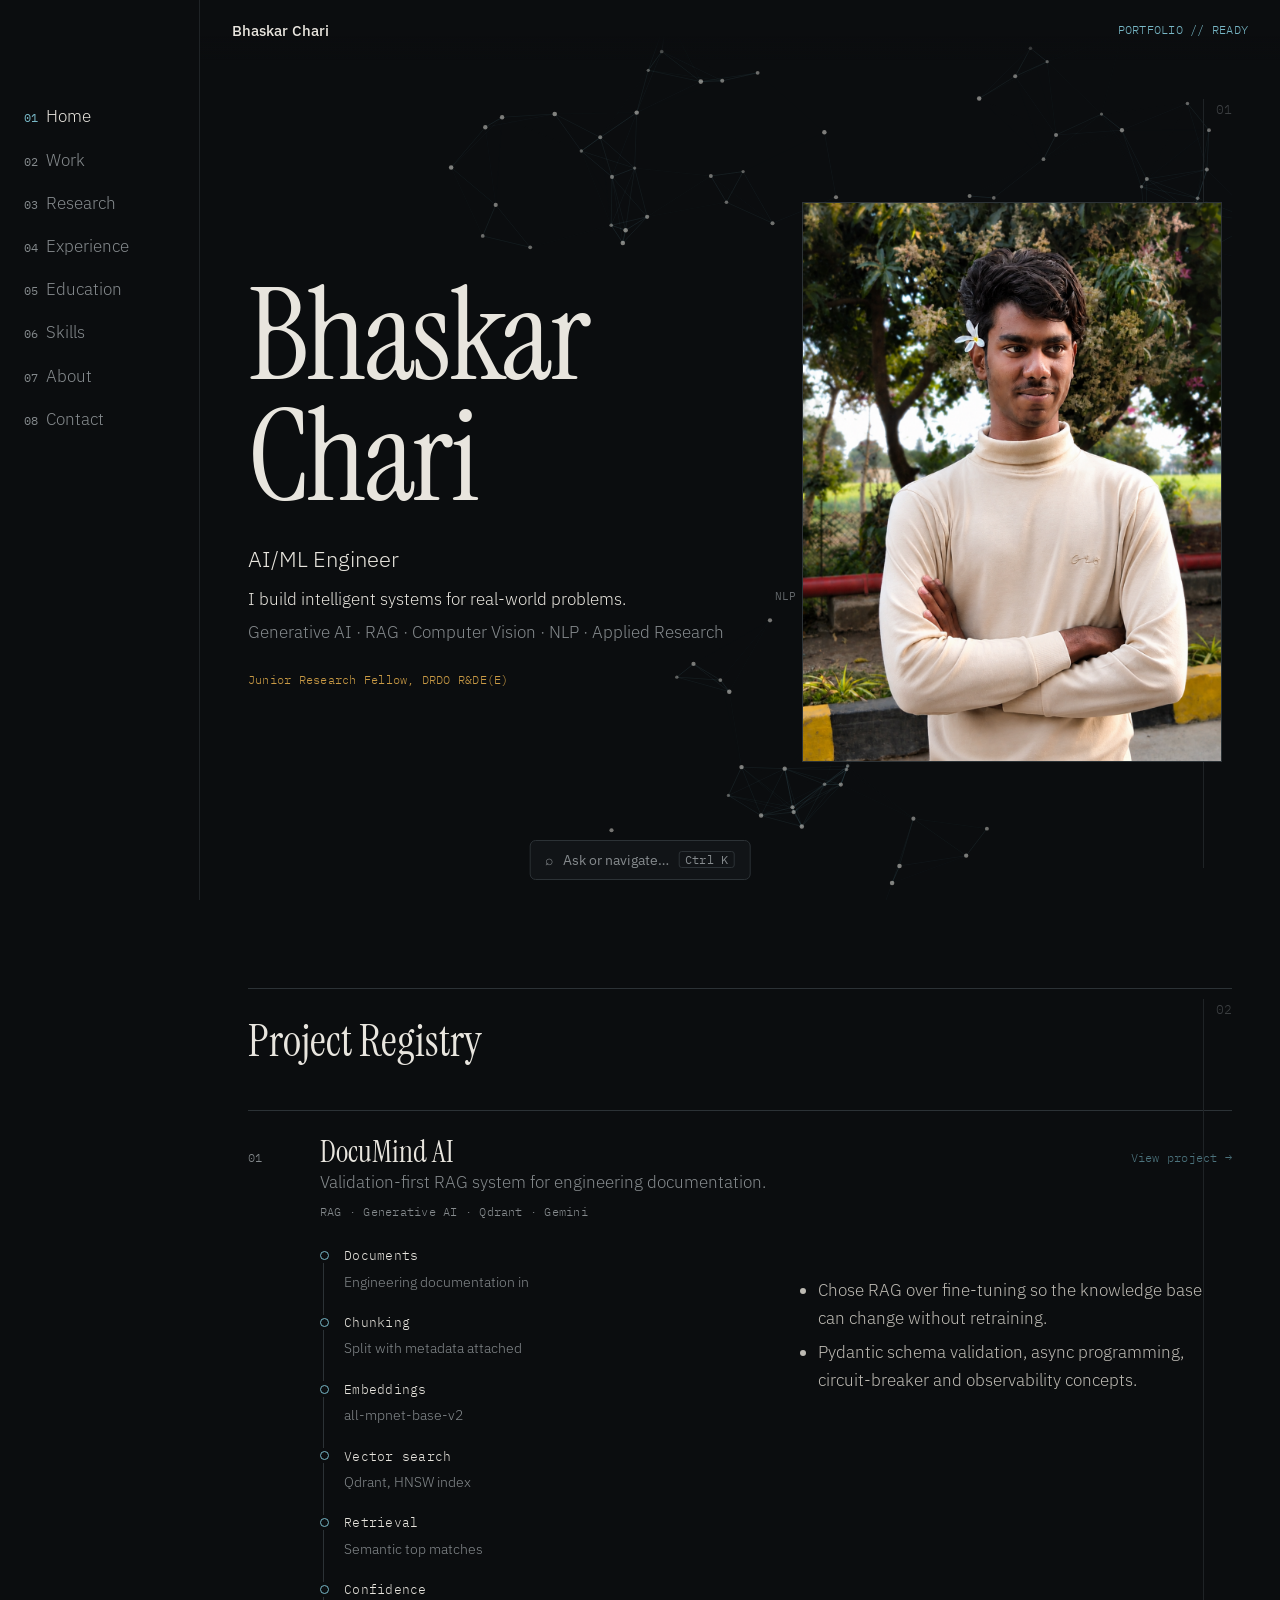
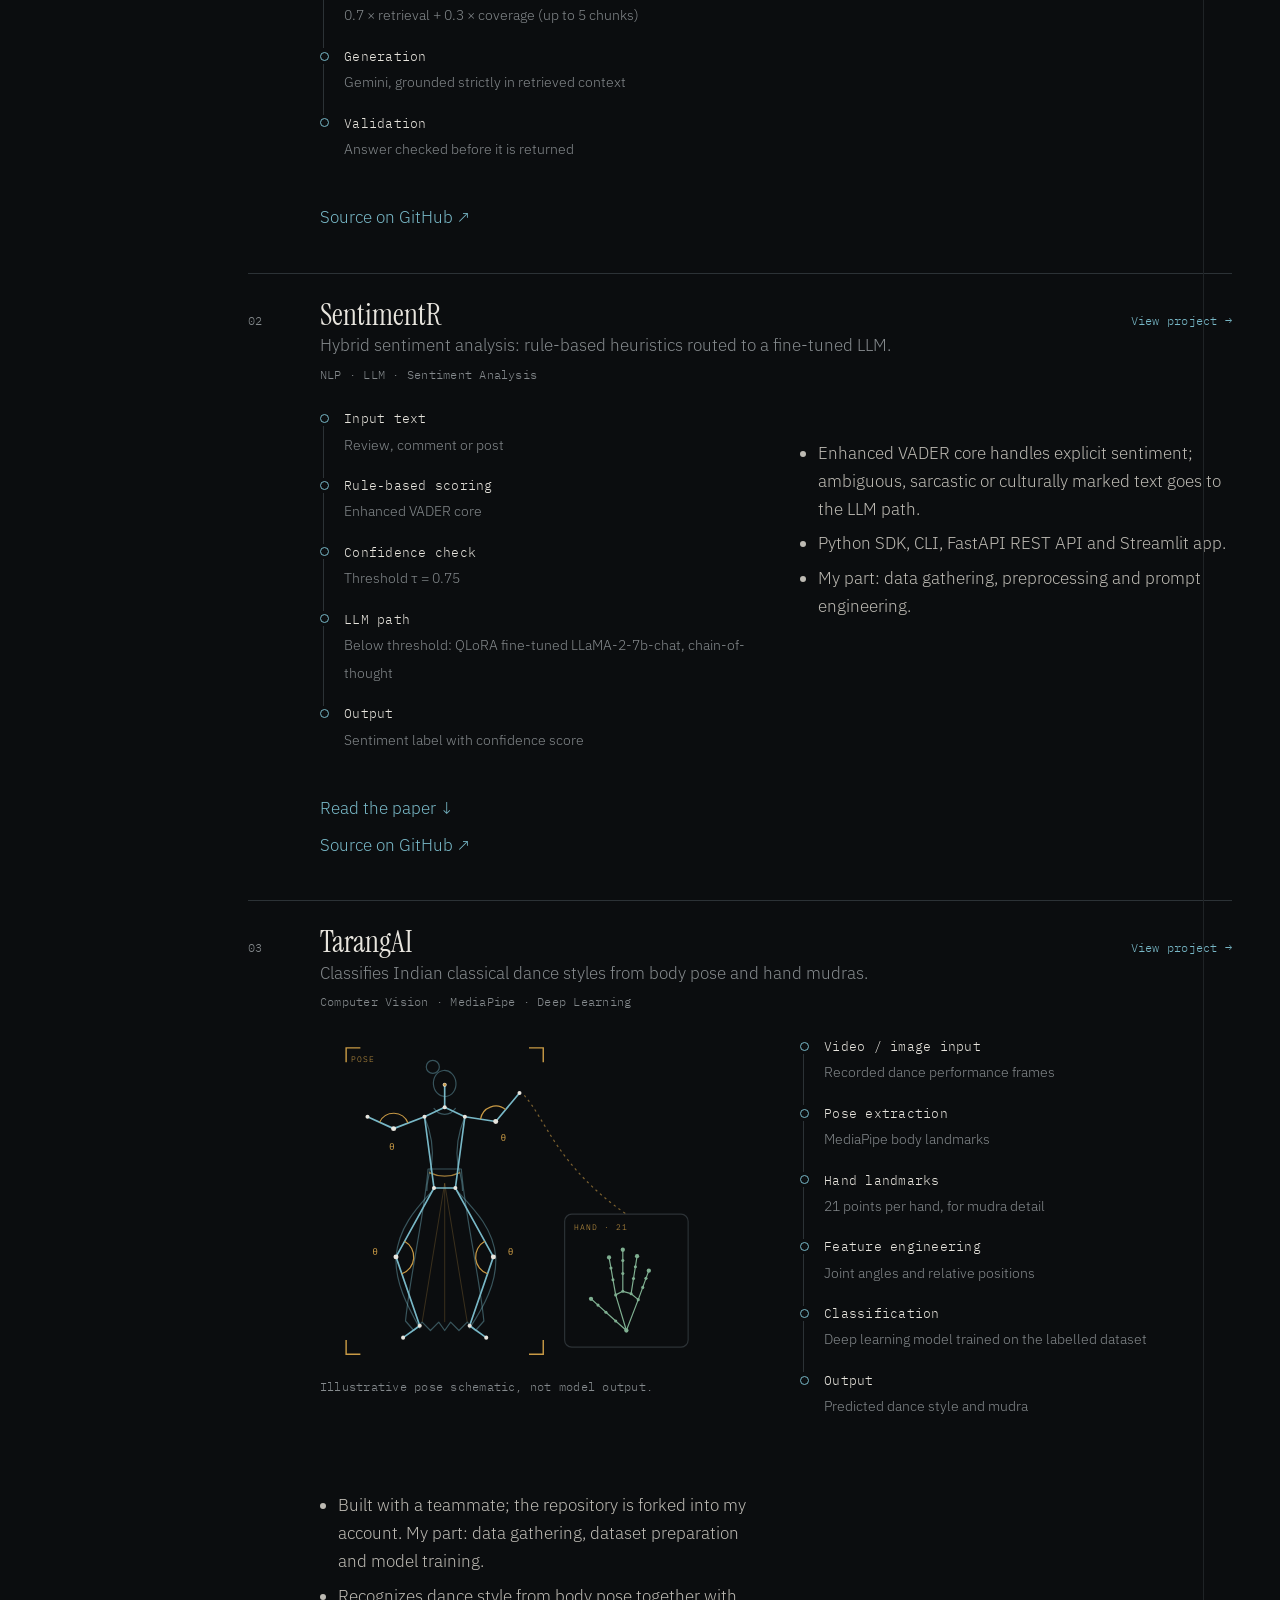
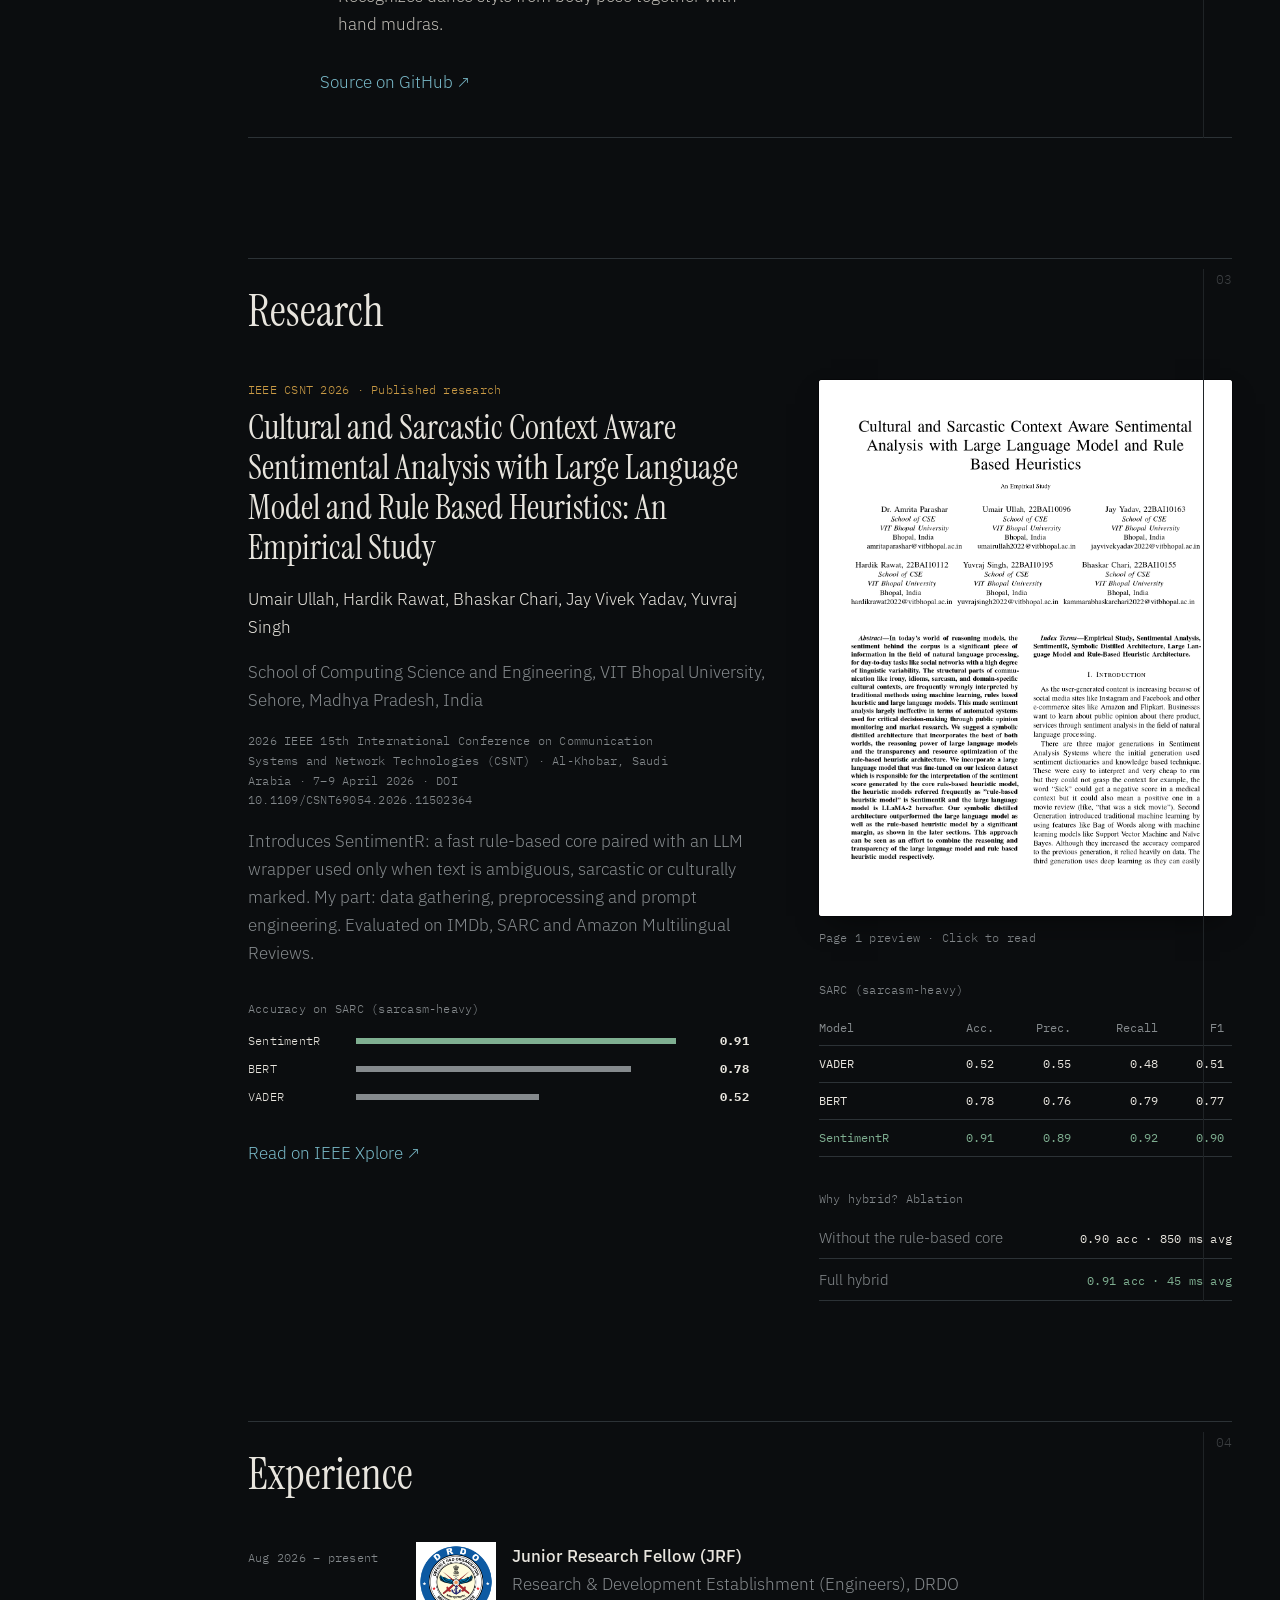
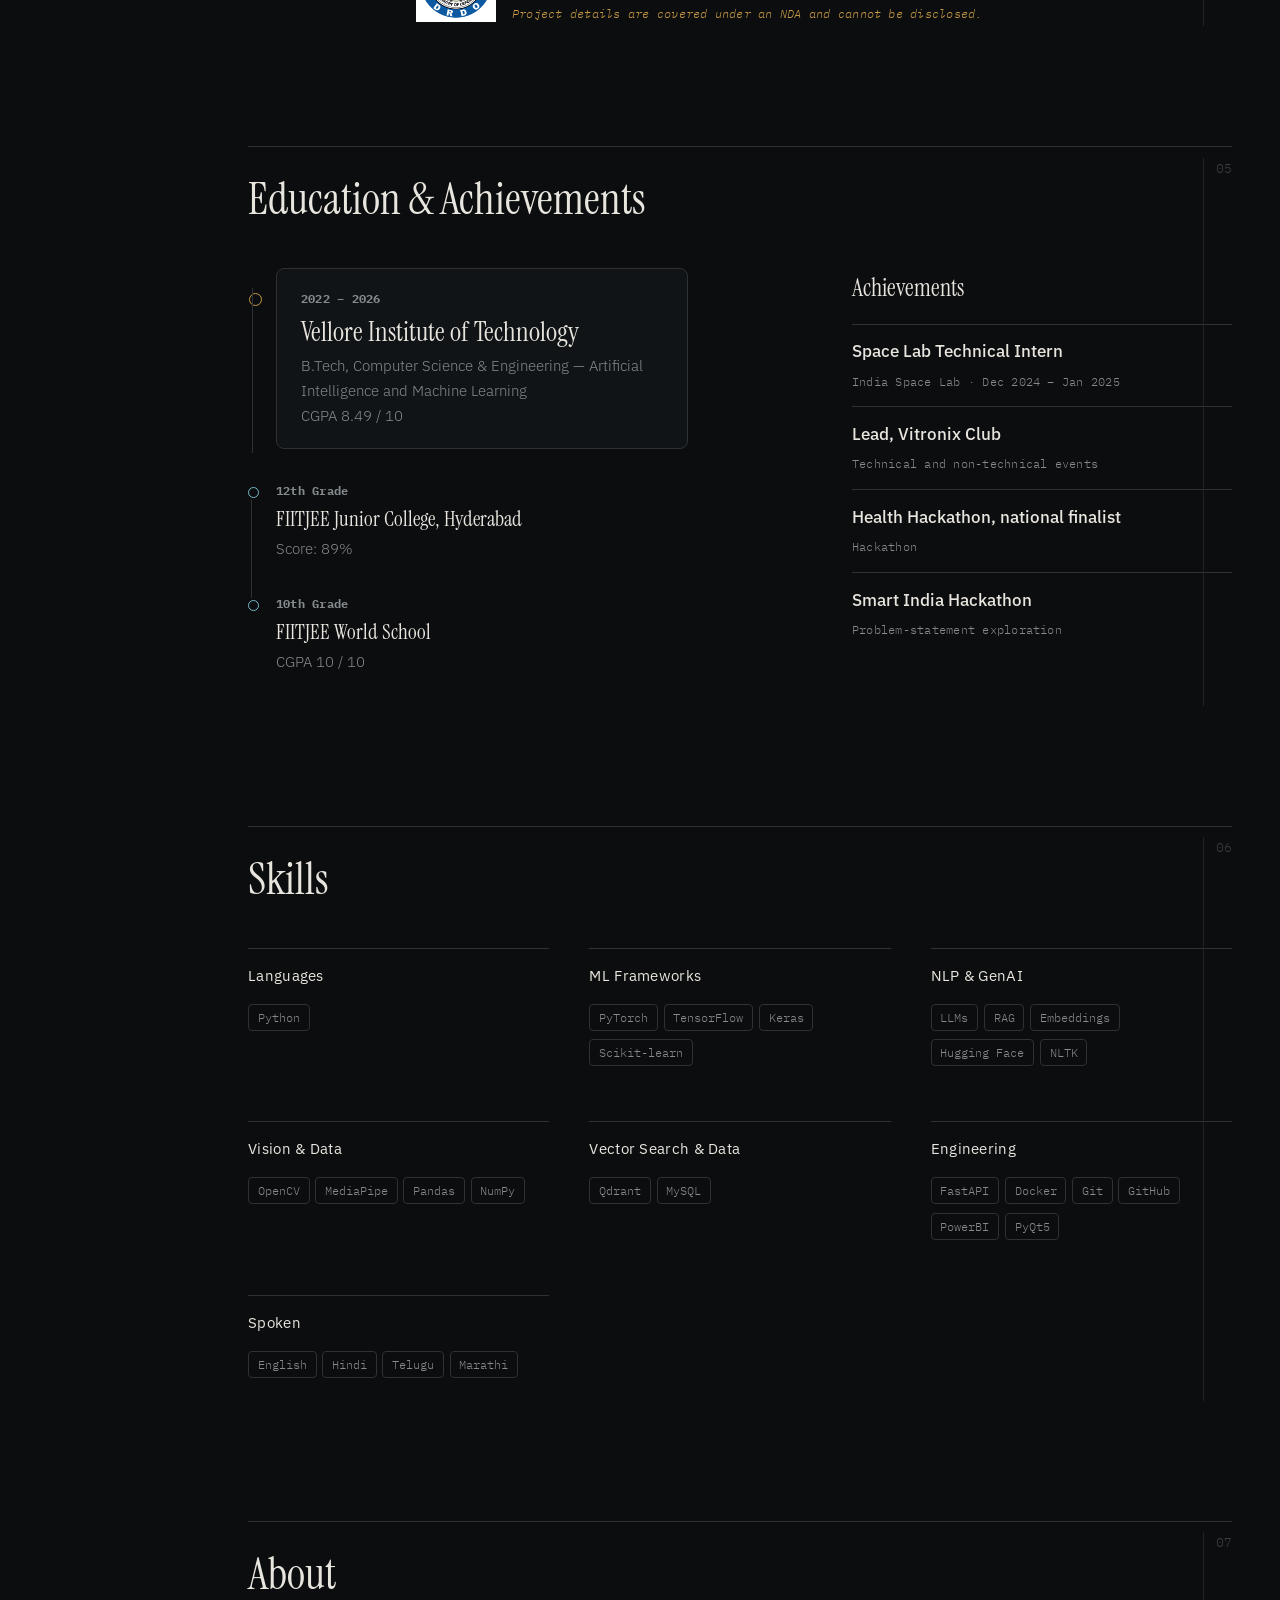
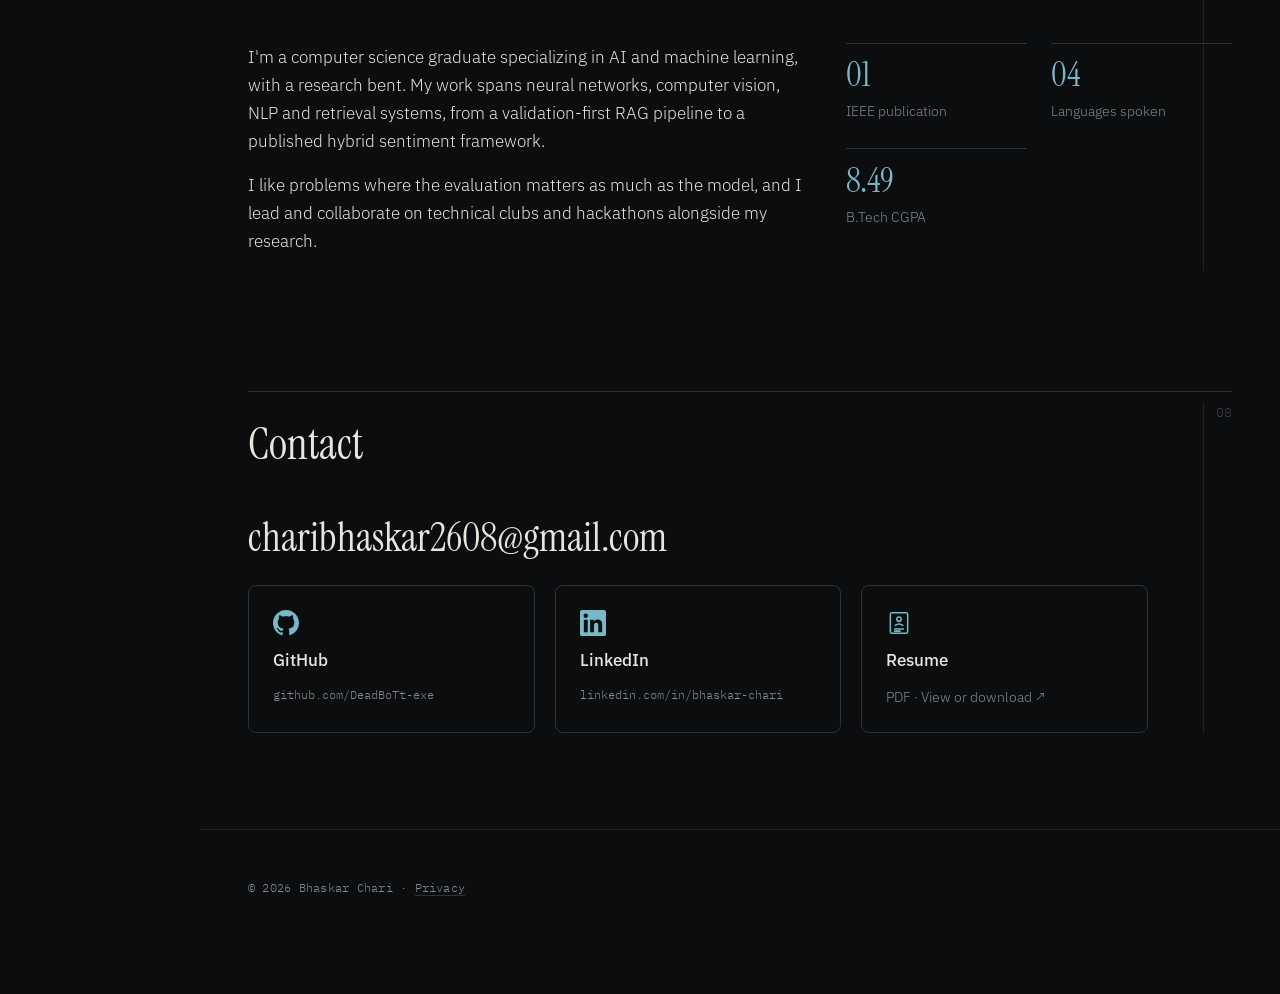
==== commit 6f09a70d: "added privacy policy" ====
--- a/index.html
+++ b/index.html
@@ -10,6 +10,9 @@
 <link rel="preconnect" href="https://fonts.gstatic.com" crossorigin>
 <link href="https://fonts.googleapis.com/css2?family=IBM+Plex+Mono:wght@400;500&family=IBM+Plex+Sans:wght@300;400;500&family=Instrument+Serif:ital@0;1&display=swap" rel="stylesheet">
 <link rel="stylesheet" href="assets/css/style.css">
+<link rel="icon" href="favicon.svg" type="image/svg+xml">
+<link rel="icon" href="favicon.ico" sizes="48x48">
+<link rel="apple-touch-icon" href="apple-touch-icon.png">
 </head>
 <body>
 <a class="skip" href="#main">Skip to content</a>
@@ -382,7 +385,8 @@
 </div>
 </section>
 </main>
-<footer class="foot mono">© 2026 Bhaskar Chari</footer>
+
+<footer class="foot mono">© 2026 Bhaskar Chari · <a href="privacy.html">Privacy</a></footer>
 
 <button id="palbtn" class="palbtn" aria-haspopup="dialog"><span aria-hidden="true">⌕</span> Ask or navigate… <kbd class="mono" id="kbd">Ctrl K</kbd></button>
 <dialog id="pal" aria-label="Command palette">
--- a/assets/css/style.css
+++ b/assets/css/style.css
@@ -201,4 +201,15 @@
 .rp{padding-left:0}.hero{padding-top:9rem}.log dd.drdo{flex-direction:column}
 .facts{gap:1rem}
 }
-@media(prefers-reduced-motion:reduce){*,*::before,*::after{transition-duration:.01ms!important;transition-delay:0s!important;animation:none!important;scroll-behavior:auto!important}.pipe li,.road li{opacity:1;transform:none}.bars:not(.on) i{transform:none}}+@media(prefers-reduced-motion:reduce){*,*::before,*::after{transition-duration:.01ms!important;transition-delay:0s!important;animation:none!important;scroll-behavior:auto!important}.pipe li,.road li{opacity:1;transform:none}.bars:not(.on) i{transform:none}}
+
+/* privacy page + footer link */
+.foot a{border-bottom:1px solid var(--ln2);transition:color .2s,border-color .2s}.foot a:hover{color:var(--tx);border-color:var(--cy)}
+.plain .top{left:0}.plain main,.plain .foot{margin-left:0;max-width:880px;padding-left:1.25rem;padding-right:1.25rem}
+@media(min-width:900px){.plain .top{left:0;padding:1.1rem 2rem}.plain main,.plain .foot{margin-left:auto;margin-right:auto;padding-left:3rem;padding-right:3rem}}
+.back{color:var(--cy)}.back:hover{color:var(--tx)}
+.legal{padding-top:7rem}
+.legal h3{font-size:1.5rem;margin:2.25rem 0 .6rem}
+.legal .prose{max-width:68ch}
+.legal ul{margin:0 0 1rem;padding-left:1.1rem;color:#bdbab3}.legal li{margin:.35rem 0}
+.legal .ext{margin:0;display:inline;color:var(--cy)}
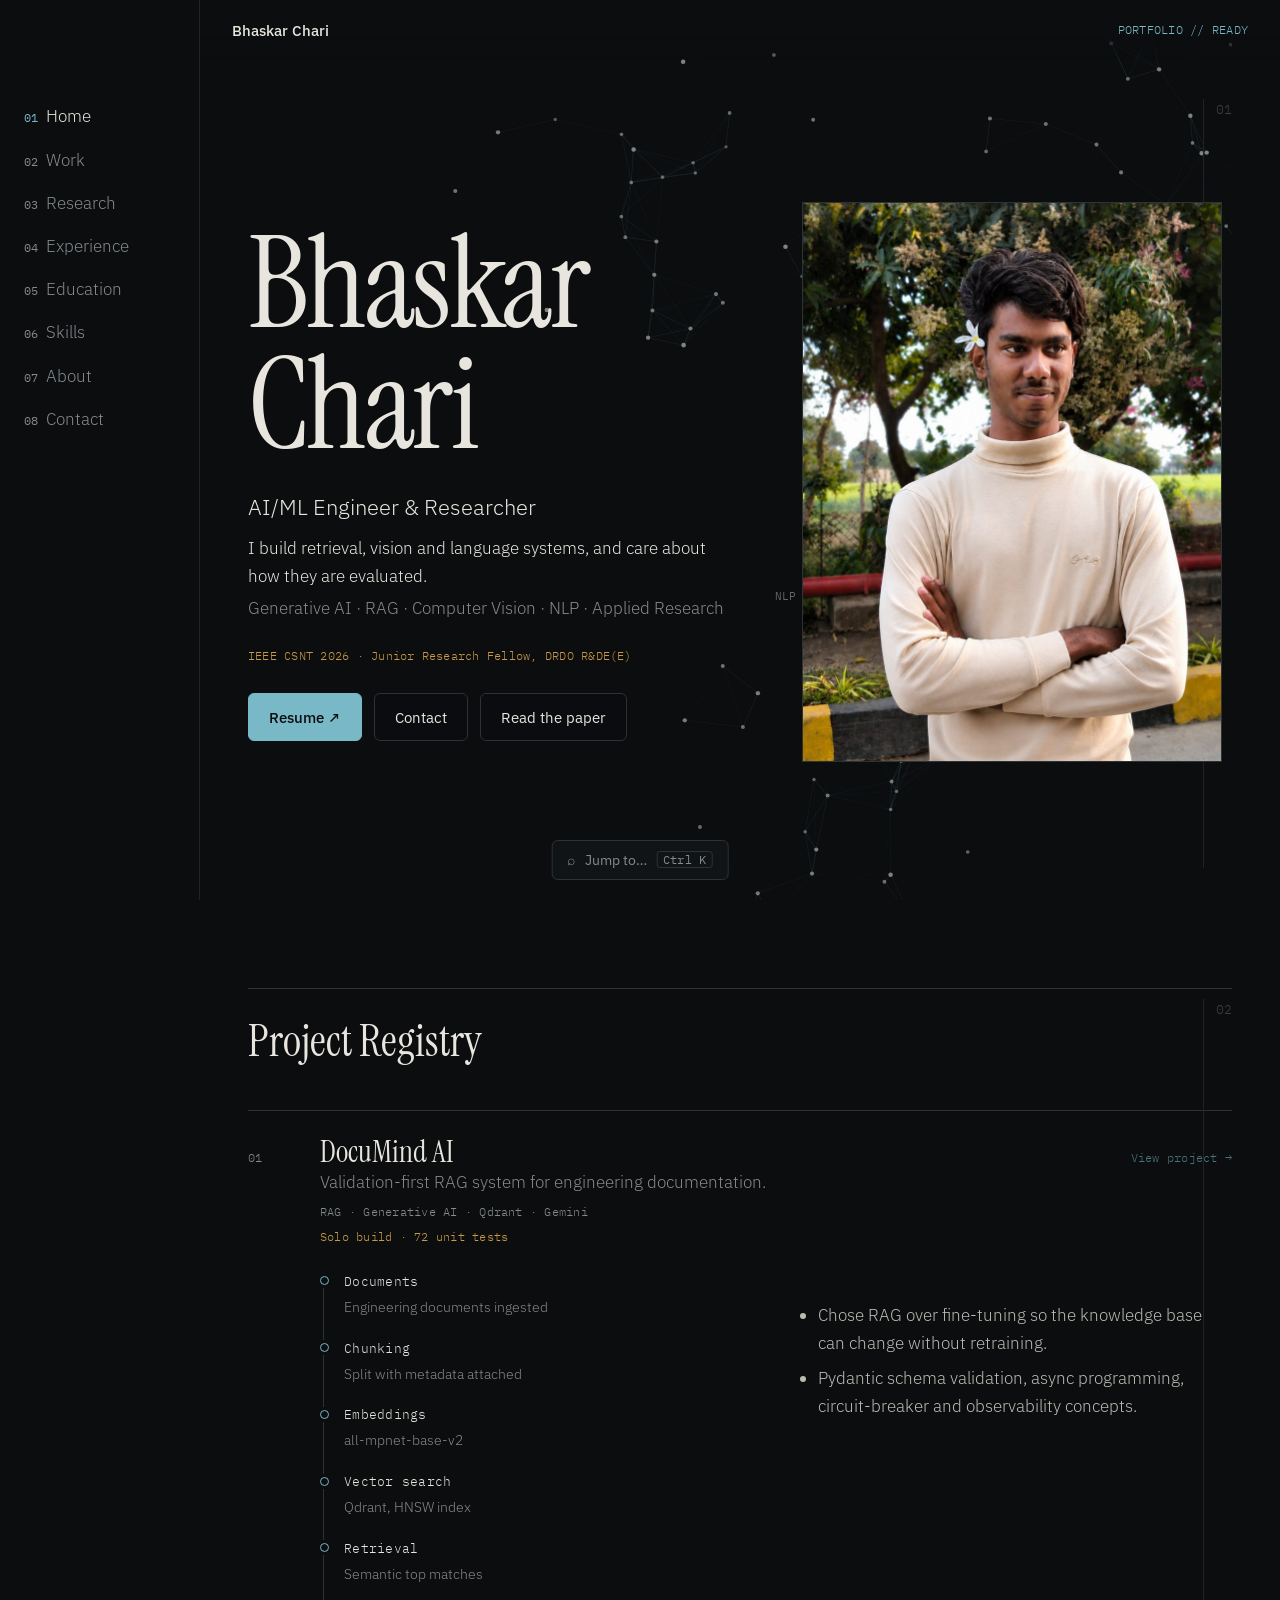
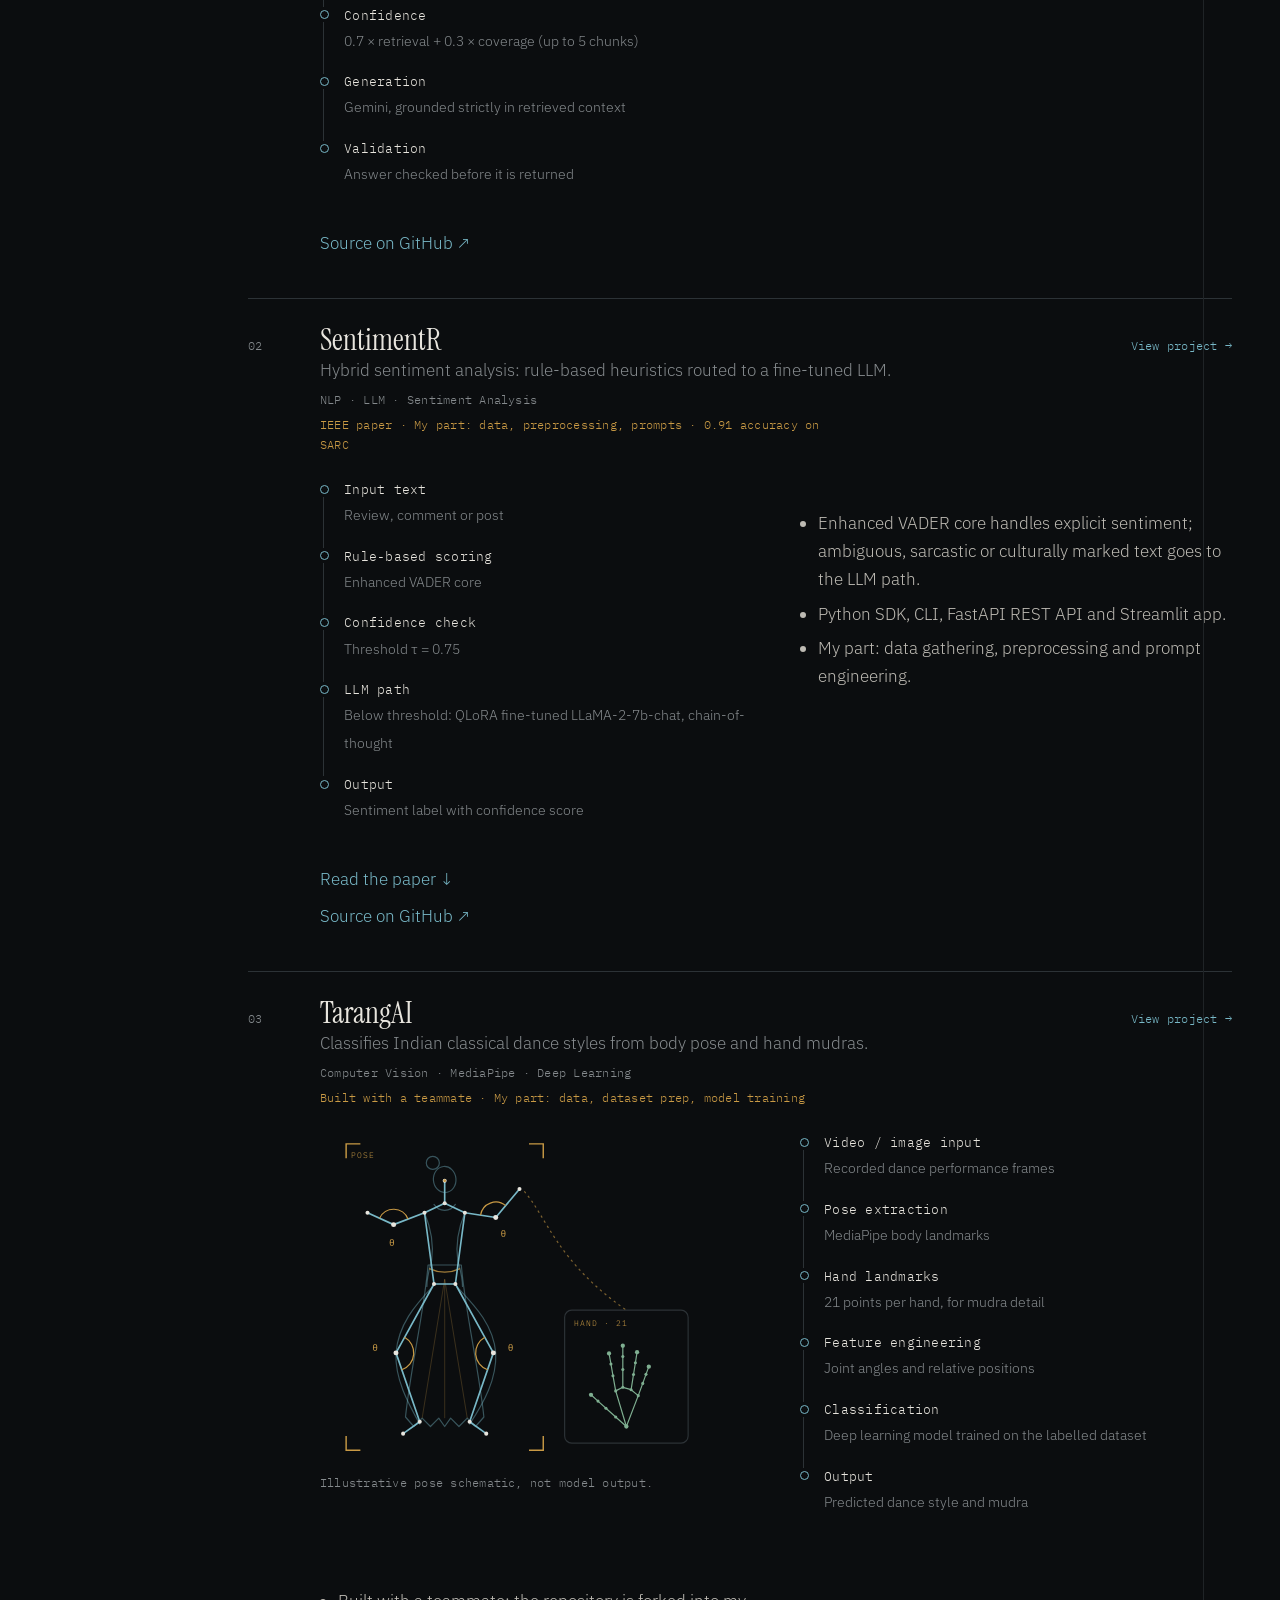
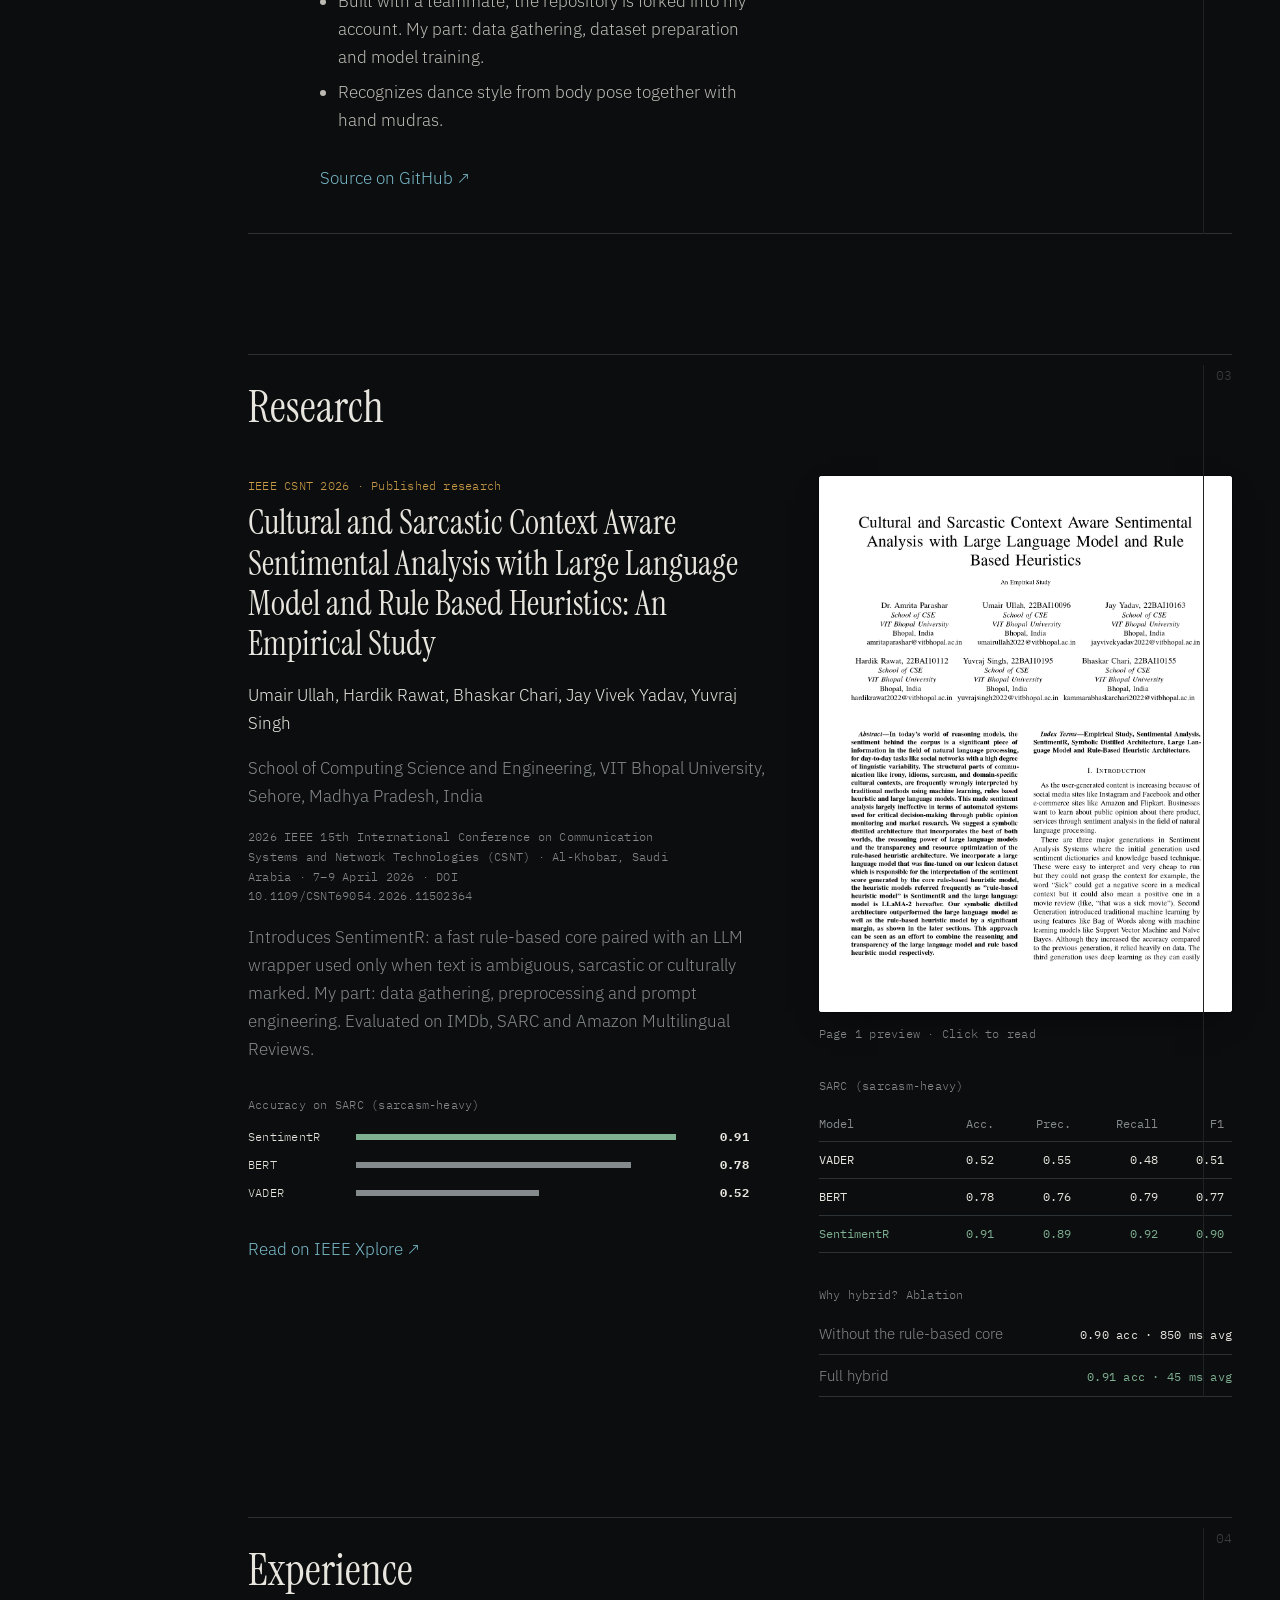
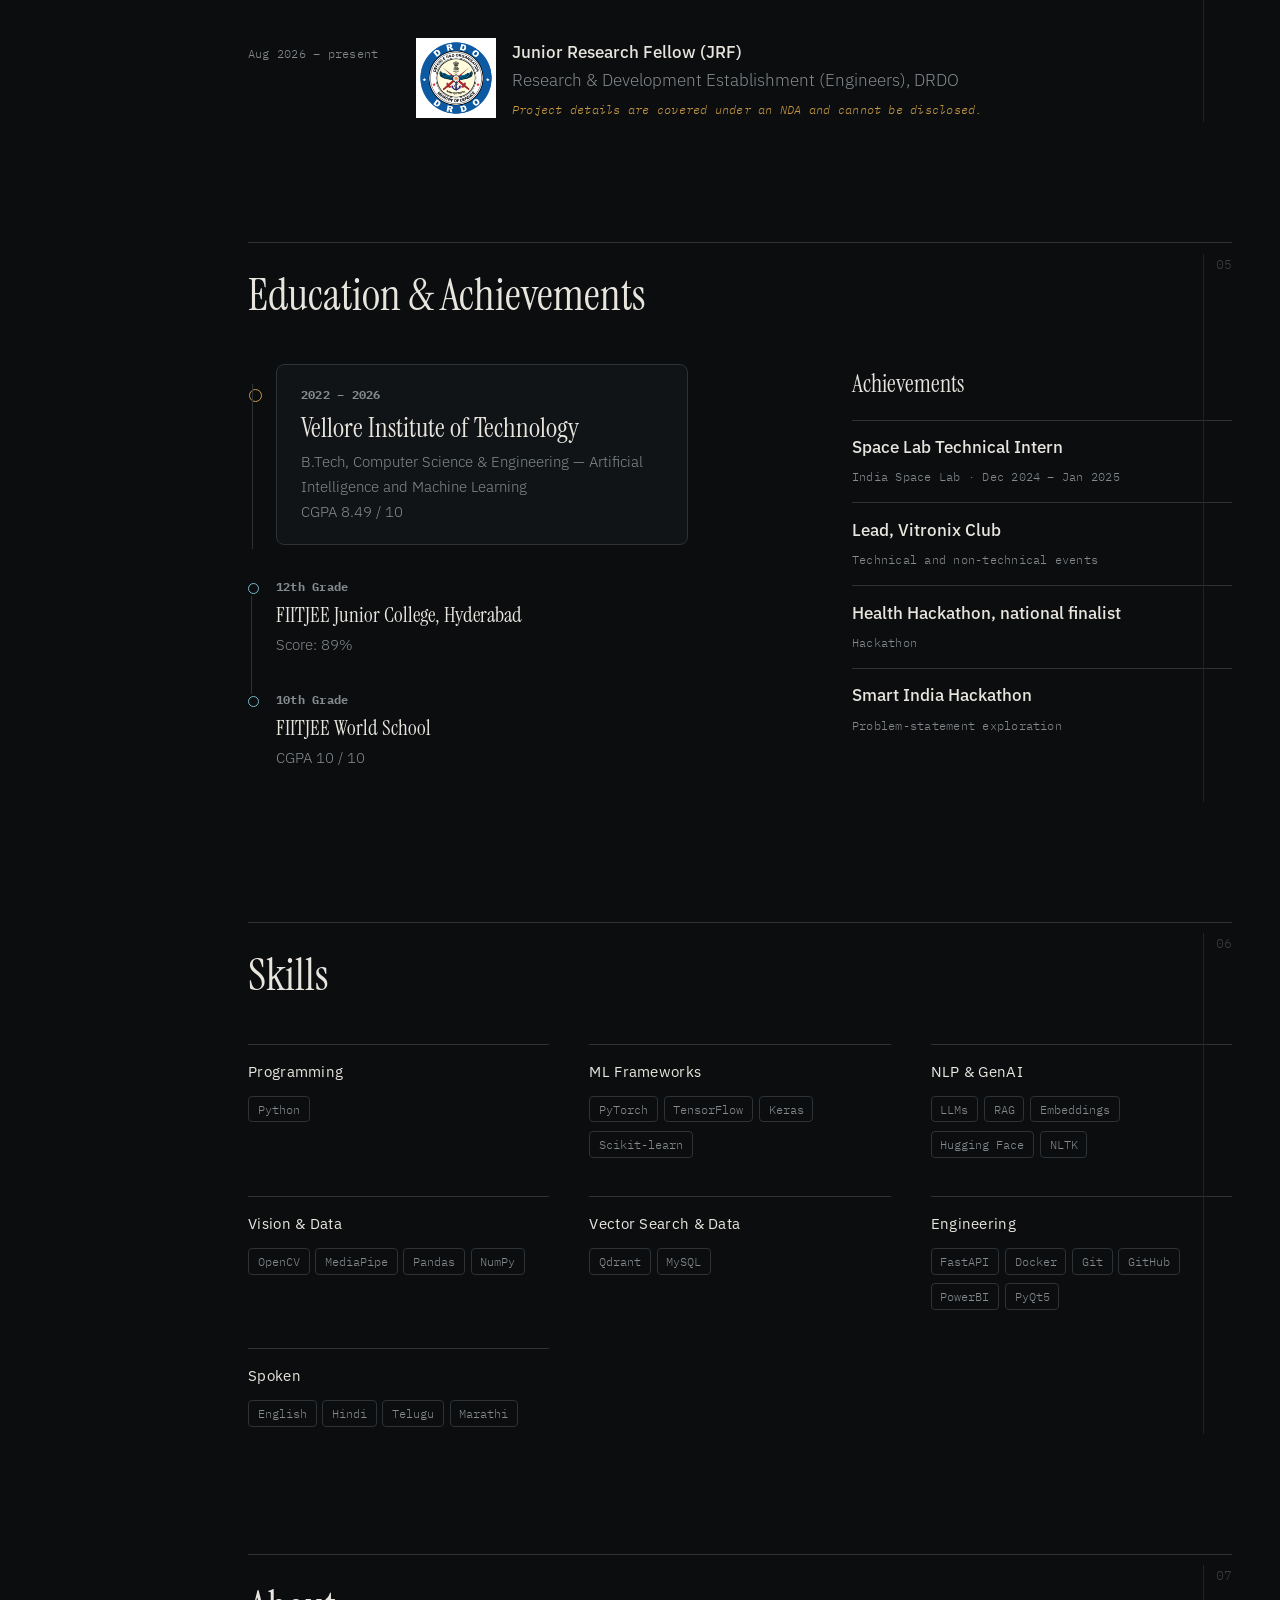
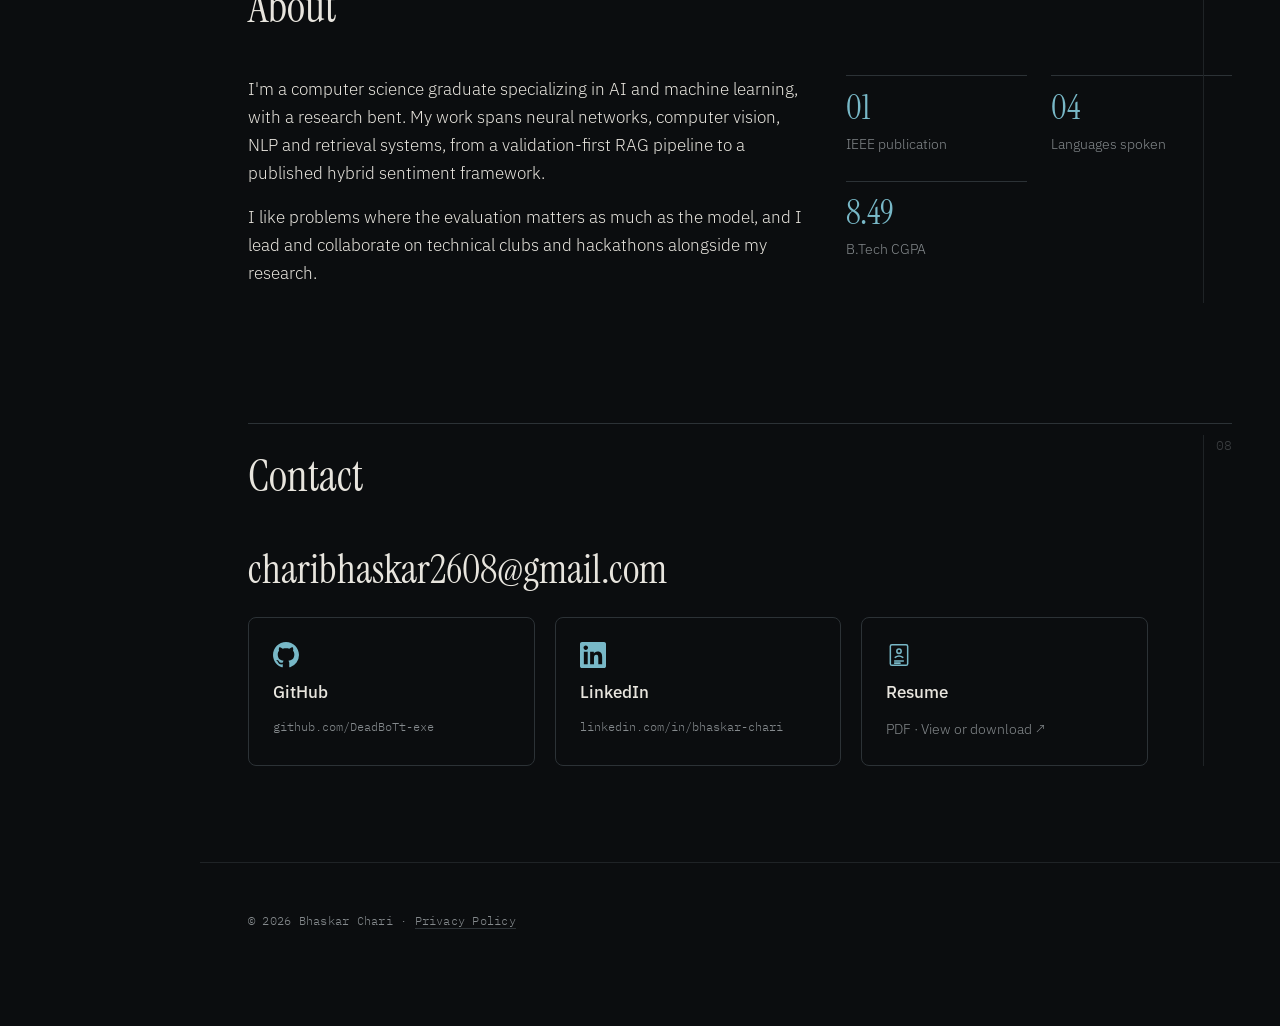
==== commit 2acd6d56: "improved portfolio content, and image loading" ====
--- a/index.html
+++ b/index.html
@@ -9,7 +9,7 @@
 <link rel="preconnect" href="https://fonts.googleapis.com">
 <link rel="preconnect" href="https://fonts.gstatic.com" crossorigin>
 <link href="https://fonts.googleapis.com/css2?family=IBM+Plex+Mono:wght@400;500&family=IBM+Plex+Sans:wght@300;400;500&family=Instrument+Serif:ital@0;1&display=swap" rel="stylesheet">
-<link rel="stylesheet" href="assets/css/style.css">
+<link rel="stylesheet" href="assets/css/style.css?v=8">
 <link rel="icon" href="favicon.svg" type="image/svg+xml">
 <link rel="icon" href="favicon.ico" sizes="48x48">
 <link rel="apple-touch-icon" href="apple-touch-icon.png">
@@ -34,12 +34,17 @@
 <div class="hero-grid">
 <div class="hero-text">
 <h1>Bhaskar Chari</h1>
-<p class="role">AI/ML Engineer</p>
-<p class="lede">I build intelligent systems for real-world problems.</p>
+<p class="role">AI/ML Engineer &amp; Researcher</p>
+<p class="lede">I build retrieval, vision and language systems, and care about how they are evaluated.</p>
 <p class="focus">Generative AI · RAG · Computer Vision · NLP · Applied Research</p>
-<p class="mono meta">Junior Research Fellow, DRDO R&amp;DE(E)</p>
-</div>
-<div class="hero-photo"><img src="assets/img/image3.jpg" alt="Portrait of Bhaskar Chari" loading="eager" decoding="async"></div>
+<p class="mono meta">IEEE CSNT 2026 · Junior Research Fellow, DRDO R&amp;DE(E)</p>
+<div class="cta">
+<a class="btn pri" href="./BhaskarChari_AIMLEngineer_Resume.pdf" target="_blank" rel="noopener">Resume ↗</a>
+<a class="btn" href="#contact">Contact</a>
+<a class="btn" href="#research">Read the paper</a>
+</div>
+</div>
+<div class="hero-photo"><img src="assets/img/image3.jpg" alt="Portrait of Bhaskar Chari" width="840" height="1120" fetchpriority="high" decoding="async"></div>
 </div>
 </section>
 
@@ -52,11 +57,12 @@
 <span class="id mono">01</span>
 <span class="rt"><strong>DocuMind AI</strong><em>Validation-first RAG system for engineering documentation.</em></span>
 <span class="tg mono">RAG · Generative AI · Qdrant · Gemini</span>
+<span class="own mono">Solo build · 72 unit tests</span>
 <span class="ar mono">View project →</span>
 </button>
 <div class="rp" id="p1">
 <ol class="pipe" aria-label="DocuMind pipeline">
-<li style="--i:0"><span class="mono">Documents</span><small>Engineering documentation in</small></li>
+<li style="--i:0"><span class="mono">Documents</span><small>Engineering documents ingested</small></li>
 <li style="--i:1"><span class="mono">Chunking</span><small>Split with metadata attached</small></li>
 <li style="--i:2"><span class="mono">Embeddings</span><small>all-mpnet-base-v2</small></li>
 <li style="--i:3"><span class="mono">Vector search</span><small>Qdrant, HNSW index</small></li>
@@ -78,6 +84,7 @@
 <span class="id mono">02</span>
 <span class="rt"><strong>SentimentR</strong><em>Hybrid sentiment analysis: rule-based heuristics routed to a fine-tuned LLM.</em></span>
 <span class="tg mono">NLP · LLM · Sentiment Analysis</span>
+<span class="own mono">IEEE paper · My part: data, preprocessing, prompts · 0.91 accuracy on SARC</span>
 <span class="ar mono">View project →</span>
 </button>
 <div class="rp" id="p3" hidden>
@@ -103,6 +110,7 @@
 <span class="id mono">03</span>
 <span class="rt"><strong>TarangAI</strong><em>Classifies Indian classical dance styles from body pose and hand mudras.</em></span>
 <span class="tg mono">Computer Vision · MediaPipe · Deep Learning</span>
+<span class="own mono">Built with a teammate · My part: data, dataset prep, model training</span>
 <span class="ar mono">View project →</span>
 </button>
 <div class="rp" id="p2" hidden>
@@ -259,7 +267,7 @@
 </div>
 <div class="paper-side">
 <button class="paper-thumb" id="paperOpen" type="button" aria-haspopup="dialog" aria-controls="paperDialog">
-<span class="pg"><img src="assets/img/1.png" alt="First page of the SentimentR paper" loading="lazy"></span>
+<span class="pg"><picture><source srcset="assets/img/1.webp" type="image/webp"><img src="assets/img/1.jpg" alt="First page of the SentimentR paper" loading="lazy" decoding="async"></picture></span>
 <span class="pg-cap mono">Page 1 preview · Click to read</span>
 </button>
 <div class="tablewrap"><table class="res">
@@ -336,13 +344,13 @@
 <div class="wrap">
 <h2>Skills</h2>
 <div class="skillgrid">
-<div class="scard"><h4>Languages</h4><p><span class="chip">Python</span></p></div>
-<div class="scard"><h4>ML Frameworks</h4><p><span class="chip">PyTorch</span><span class="chip">TensorFlow</span><span class="chip">Keras</span><span class="chip">Scikit-learn</span></p></div>
-<div class="scard"><h4>NLP &amp; GenAI</h4><p><span class="chip">LLMs</span><span class="chip">RAG</span><span class="chip">Embeddings</span><span class="chip">Hugging Face</span><span class="chip">NLTK</span></p></div>
-<div class="scard"><h4>Vision &amp; Data</h4><p><span class="chip">OpenCV</span><span class="chip">MediaPipe</span><span class="chip">Pandas</span><span class="chip">NumPy</span></p></div>
-<div class="scard"><h4>Vector Search &amp; Data</h4><p><span class="chip">Qdrant</span><span class="chip">MySQL</span></p></div>
-<div class="scard"><h4>Engineering</h4><p><span class="chip">FastAPI</span><span class="chip">Docker</span><span class="chip">Git</span><span class="chip">GitHub</span><span class="chip">PowerBI</span><span class="chip">PyQt5</span></p></div>
-<div class="scard"><h4>Spoken</h4><p><span class="chip">English</span><span class="chip">Hindi</span><span class="chip">Telugu</span><span class="chip">Marathi</span></p></div>
+<div class="scard"><h3>Programming</h3><p><span class="chip">Python</span></p></div>
+<div class="scard"><h3>ML Frameworks</h3><p><span class="chip">PyTorch</span><span class="chip">TensorFlow</span><span class="chip">Keras</span><span class="chip">Scikit-learn</span></p></div>
+<div class="scard"><h3>NLP &amp; GenAI</h3><p><span class="chip">LLMs</span><span class="chip">RAG</span><span class="chip">Embeddings</span><span class="chip">Hugging Face</span><span class="chip">NLTK</span></p></div>
+<div class="scard"><h3>Vision &amp; Data</h3><p><span class="chip">OpenCV</span><span class="chip">MediaPipe</span><span class="chip">Pandas</span><span class="chip">NumPy</span></p></div>
+<div class="scard"><h3>Vector Search &amp; Data</h3><p><span class="chip">Qdrant</span><span class="chip">MySQL</span></p></div>
+<div class="scard"><h3>Engineering</h3><p><span class="chip">FastAPI</span><span class="chip">Docker</span><span class="chip">Git</span><span class="chip">GitHub</span><span class="chip">PowerBI</span><span class="chip">PyQt5</span></p></div>
+<div class="scard"><h3>Spoken</h3><p><span class="chip">English</span><span class="chip">Hindi</span><span class="chip">Telugu</span><span class="chip">Marathi</span></p></div>
 </div>
 </div>
 </section>
@@ -385,24 +393,23 @@
 </div>
 </section>
 </main>
-
-<footer class="foot mono">© 2026 Bhaskar Chari · <a href="privacy.html">Privacy</a></footer>
-
-<button id="palbtn" class="palbtn" aria-haspopup="dialog"><span aria-hidden="true">⌕</span> Ask or navigate… <kbd class="mono" id="kbd">Ctrl K</kbd></button>
-<dialog id="pal" aria-label="Command palette">
-<input id="palq" type="text" role="combobox" aria-expanded="true" aria-controls="pall" aria-autocomplete="list" placeholder="Ask or navigate…" autocomplete="off" spellcheck="false">
+<footer class="foot mono">© 2026 Bhaskar Chari · <a href="privacy.html">Privacy Policy</a></footer>
+
+<button id="palbtn" class="palbtn" aria-haspopup="dialog"><span aria-hidden="true">⌕</span> Jump to… <kbd class="mono" id="kbd">Ctrl K</kbd></button>
+<dialog id="pal" aria-label="Jump to a section or project">
+<input id="palq" type="text" aria-label="Jump to a section or project" role="combobox" aria-expanded="true" aria-controls="pall" aria-autocomplete="list" placeholder="Jump to a section or project…" autocomplete="off" spellcheck="false">
 <ul id="pall" role="listbox"></ul>
 </dialog>
 
 <dialog id="paperDialog" aria-label="Paper preview">
 <button id="paperClose" class="dlgclose" type="button" aria-label="Close preview">&times;</button>
 <span class="pgs lg">
-<span class="pg"><img src="assets/img/1.png" alt="Page 1 of the SentimentR paper"></span>
-<span class="pg"><img src="assets/img/2.png" alt="Page 2 of the SentimentR paper"></span>
+<span class="pg"><picture><source srcset="assets/img/1.webp" type="image/webp"><img src="assets/img/1.jpg" alt="Page 1 of the SentimentR paper" loading="lazy" decoding="async"></picture></span>
+<span class="pg"><picture><source srcset="assets/img/2.webp" type="image/webp"><img src="assets/img/2.jpg" alt="Page 2 of the SentimentR paper" loading="lazy" decoding="async"></picture></span>
 </span>
 <a class="ext readmore" href="https://ieeexplore.ieee.org/document/11502364" target="_blank" rel="noopener">Read more on IEEE Xplore ↗</a>
 </dialog>
 
-<script src="assets/js/script.js"></script>
+<script src="assets/js/script.js?v=8"></script>
 </body>
 </html>
--- a/assets/css/style.css
+++ b/assets/css/style.css
@@ -25,18 +25,26 @@
 .hero-grid{position:relative;z-index:1;display:grid;grid-template-columns:1fr;gap:2.5rem;width:100%}
 .hero-text{max-width:640px}
 .hero-photo{display:none}
-.hero-photo img{display:block;width:100%;max-width:420px;margin:0 auto;aspect-ratio:3/4;object-fit:cover;border:1px solid var(--ln2)}
+.hero-photo img{display:block;width:100%;max-width:420px;height:auto;margin:0 auto;aspect-ratio:3/4;object-fit:cover;border:1px solid var(--ln2)}
 h1{font-size:clamp(3.4rem,11vw,8rem);line-height:.95;letter-spacing:-.02em}
-.role{font-size:1.35rem;margin:1.5rem 0 .5rem}.lede{color:var(--tx);margin:0 0 .25rem}
+.role{font-size:1.35rem;margin:1.5rem 0 .5rem}.lede{color:var(--tx);margin:0 0 .25rem;max-width:46ch}
 .focus{color:var(--mu);margin:0 0 1.5rem}.meta{color:var(--am);margin:0}
+
+/* hero actions */
+.cta{display:flex;flex-wrap:wrap;gap:.75rem;margin-top:1.75rem}
+.btn{display:inline-block;padding:.65rem 1.25rem;border:1px solid var(--ln2);border-radius:6px;font-size:.95rem;font-weight:400;background:rgba(11,13,15,.6);transition:border-color .2s,background .2s,color .2s}
+.btn:hover{border-color:var(--cy)}
+.btn.pri{background:var(--cy);border-color:var(--cy);color:#0B0D0F;font-weight:500}
+.btn.pri:hover{background:var(--tx);border-color:var(--tx)}
 
 /* project records */
 .rec{border-top:1px solid var(--ln2)}.rec:last-child{border-bottom:1px solid var(--ln2)}
 .rh{all:unset;box-sizing:border-box;cursor:pointer;width:100%;display:grid;grid-template-columns:2.5rem 1fr;gap:.35rem 1rem;padding:1.5rem 0;transition:background .25s}
 .rh:focus-visible{outline:2px solid var(--cy);outline-offset:2px}
-.id{color:var(--mu);grid-row:span 3}
+.id{color:var(--mu);grid-row:span 4}
 .rt{max-width:72ch}.rt strong{display:block;font:400 1.9rem/1.1 'Instrument Serif',serif}.rt em{font-style:normal;color:var(--mu)}
 .tg{color:var(--mu);transition:color .25s;max-width:72ch}.ar{color:var(--cy);transition:transform .25s}
+.own{color:var(--am);max-width:72ch}
 .rec:hover .tg,.rh:focus-visible .tg{color:var(--tx)}.rec:hover .ar{transform:translateX(6px)}
 .rec:hover{border-top-color:var(--cy)}
 .rh[aria-expanded=true] .ar{opacity:.6}
@@ -145,7 +153,8 @@
 /* skills */
 .skillgrid{display:grid;grid-template-columns:repeat(auto-fit,minmax(230px,1fr));gap:2rem 2.5rem}
 .scard{border-top:1px solid var(--ln2);padding-top:1rem}
-.scard h4{font:400 .95rem 'IBM Plex Sans',sans-serif;margin:0 0 .8rem;color:var(--tx);letter-spacing:.02em}
+.scard h3{font:400 .95rem 'IBM Plex Sans',sans-serif;margin:0 0 .8rem;color:var(--tx);letter-spacing:.02em}
+.scard p{margin:0}
 .chip{display:inline-block;border:1px solid var(--ln2);border-radius:4px;padding:.18rem .55rem;margin:0 .35rem .4rem 0;font-family:'IBM Plex Mono',monospace;font-size:.72rem;color:var(--mu);transition:color .2s,border-color .2s}
 .scard:hover .chip{border-color:#3a4046}
 .chip:hover{color:var(--tx);border-color:var(--cy)}
@@ -169,6 +178,7 @@
 .ctile .url{font-family:'IBM Plex Mono',ui-monospace,monospace;font-size:.72rem;line-height:1.5;overflow-wrap:anywhere;word-break:break-all}
 .foot{color:var(--mu);padding:3rem 1.25rem 6rem;border-top:1px solid var(--ln);margin-top:4rem}
 
+
 .palbtn{position:fixed;left:50%;bottom:1.25rem;transform:translateX(-50%);z-index:30;display:flex;gap:.6rem;align-items:center;background:#111417;color:var(--mu);border:1px solid var(--ln2);border-radius:6px;padding:.6rem .9rem;font:400 .9rem 'IBM Plex Sans',sans-serif;cursor:pointer;transition:border-color .2s,color .2s}
 .palbtn:hover{color:var(--tx);border-color:var(--cy)}.palbtn kbd{border:1px solid var(--ln2);border-radius:3px;padding:0 .35rem;color:var(--mu)}
 
@@ -188,7 +198,7 @@
 .rail a{transition:transform .2s,color .2s}.rail a:hover{transform:translateX(4px)}
 main,.foot{margin-left:var(--rail);padding-left:3rem;padding-right:3rem}
 .hero{padding-top:6rem}
-.rh{grid-template-columns:3.5rem 1fr auto;align-items:baseline}.id{grid-row:auto}.tg{grid-column:2}.ar{grid-column:3;grid-row:1}
+.rh{grid-template-columns:3.5rem 1fr auto;align-items:baseline}.id{grid-row:auto}.tg,.own{grid-column:2}.ar{grid-column:3;grid-row:1}
 .rp{padding-left:4.5rem;display:grid;grid-template-columns:repeat(2,minmax(0,1fr));column-gap:3rem}
 .rp .ext{grid-column:1/-1}
 }
@@ -209,7 +219,10 @@
 @media(min-width:900px){.plain .top{left:0;padding:1.1rem 2rem}.plain main,.plain .foot{margin-left:auto;margin-right:auto;padding-left:3rem;padding-right:3rem}}
 .back{color:var(--cy)}.back:hover{color:var(--tx)}
 .legal{padding-top:7rem}
-.legal h3{font-size:1.5rem;margin:2.25rem 0 .6rem}
+/* page title is an h1 (was h2) with the same look as section titles */
+.legal h1{font-size:clamp(2rem,4vw,2.75rem);line-height:inherit;letter-spacing:normal;margin-bottom:2rem;border-top:1px solid var(--ln2);padding-top:1rem}
+/* section headings are h2 (were h3) with the same look as before */
+.legal .prose h2{font-size:1.5rem;margin:2.25rem 0 .6rem;border:0;padding:0}
 .legal .prose{max-width:68ch}
 .legal ul{margin:0 0 1rem;padding-left:1.1rem;color:#bdbab3}.legal li{margin:.35rem 0}
 .legal .ext{margin:0;display:inline;color:var(--cy)}
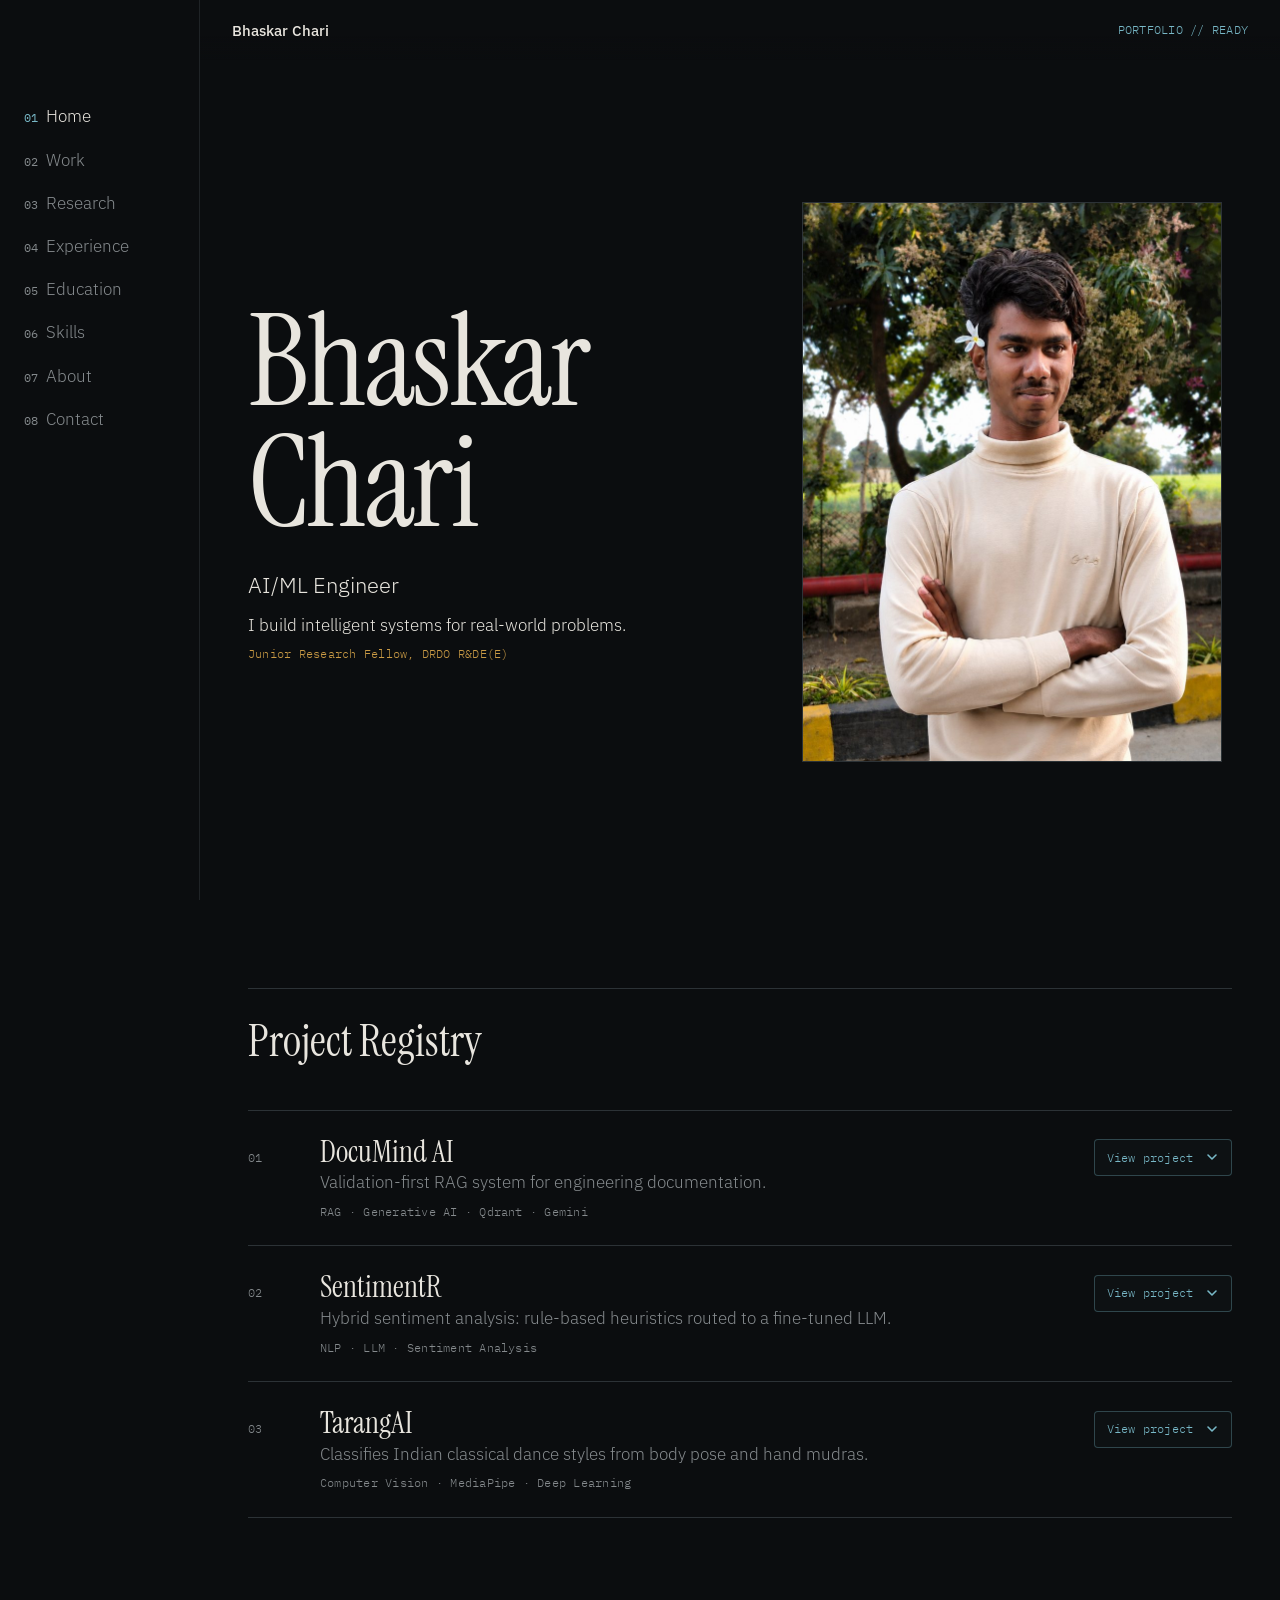
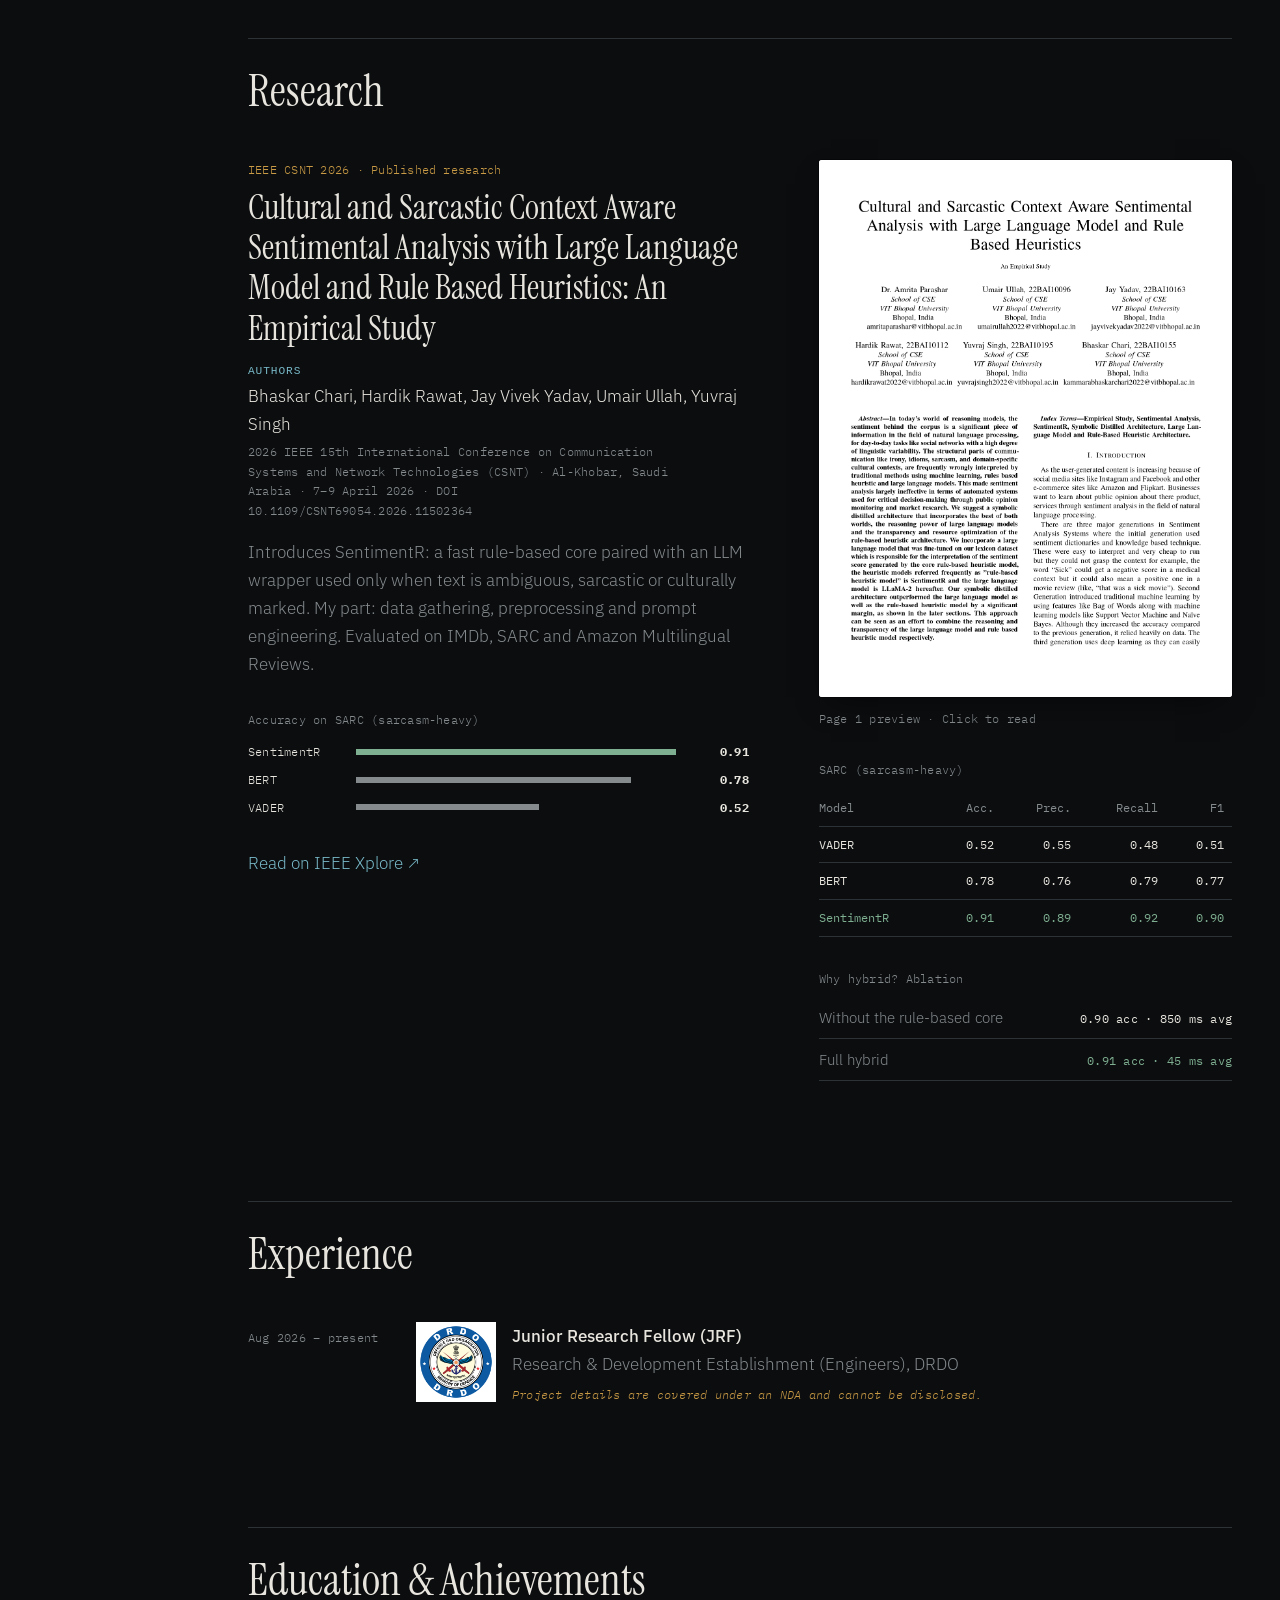
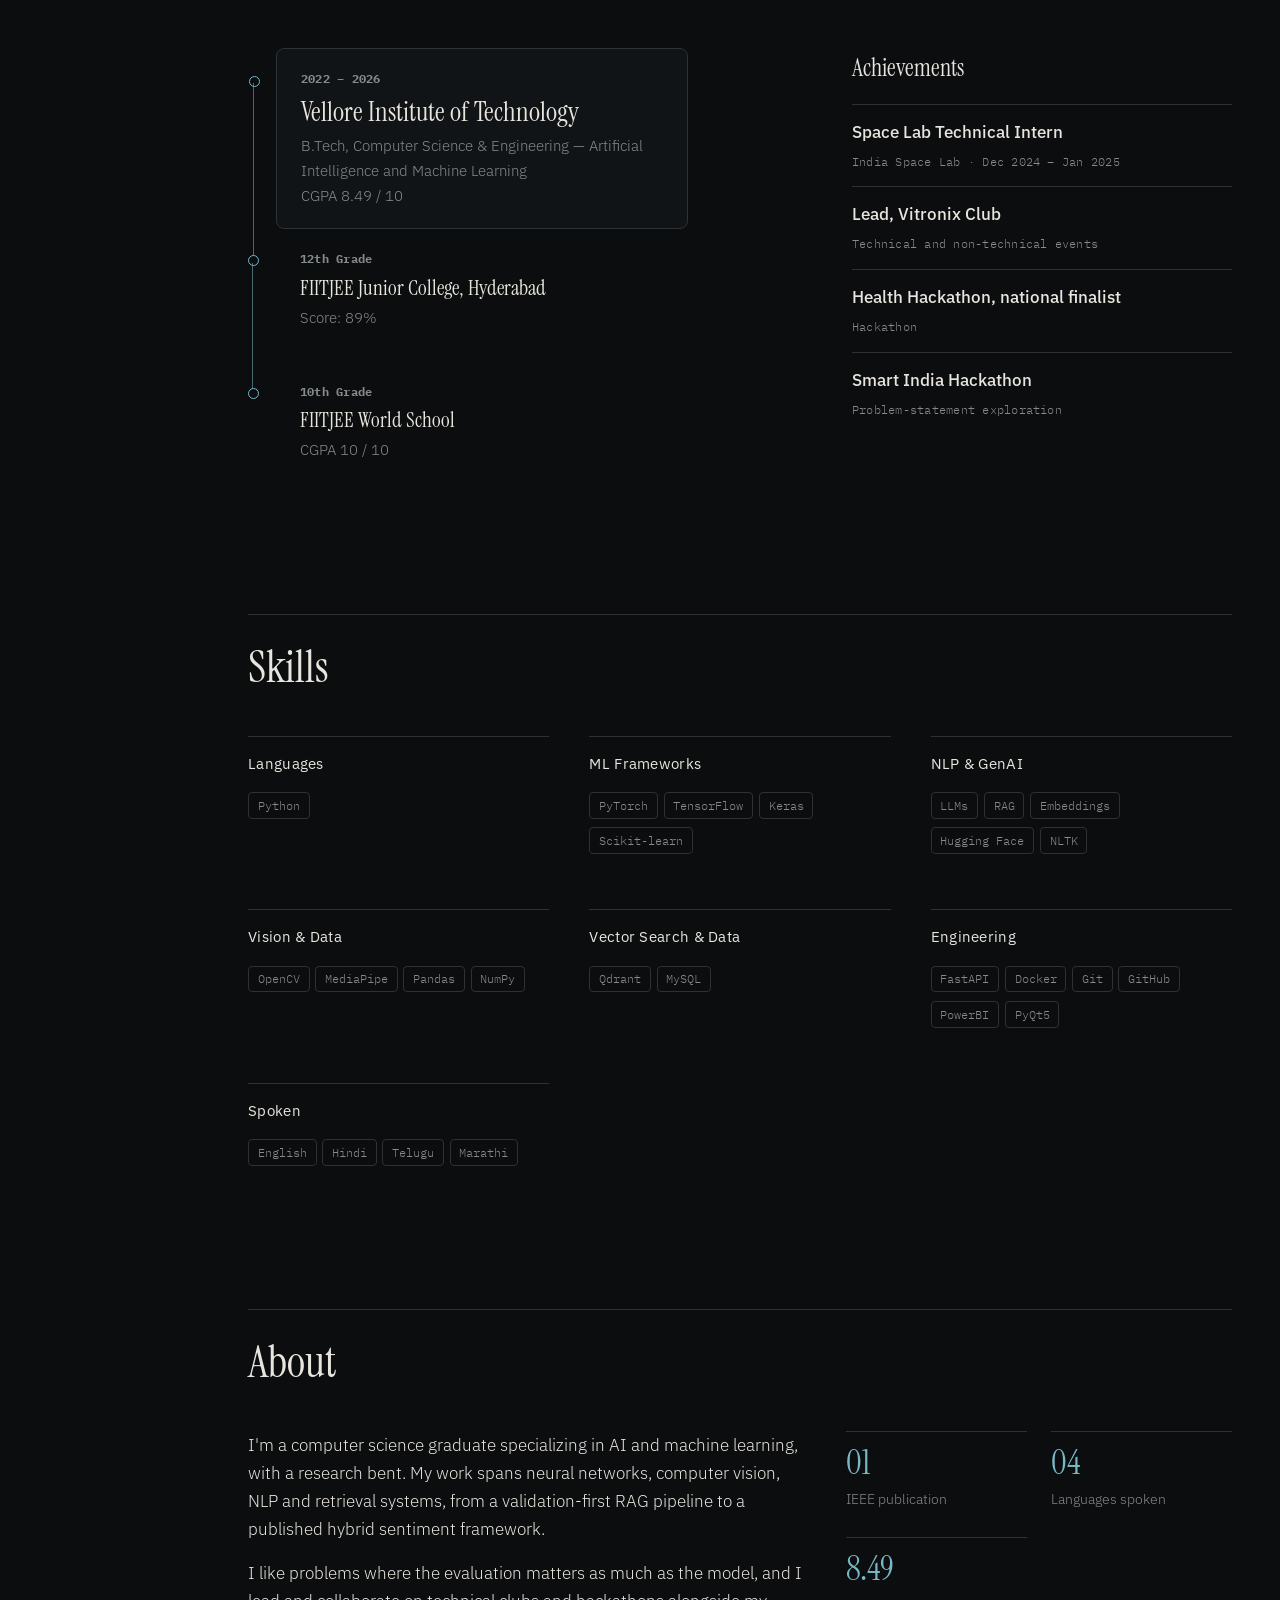
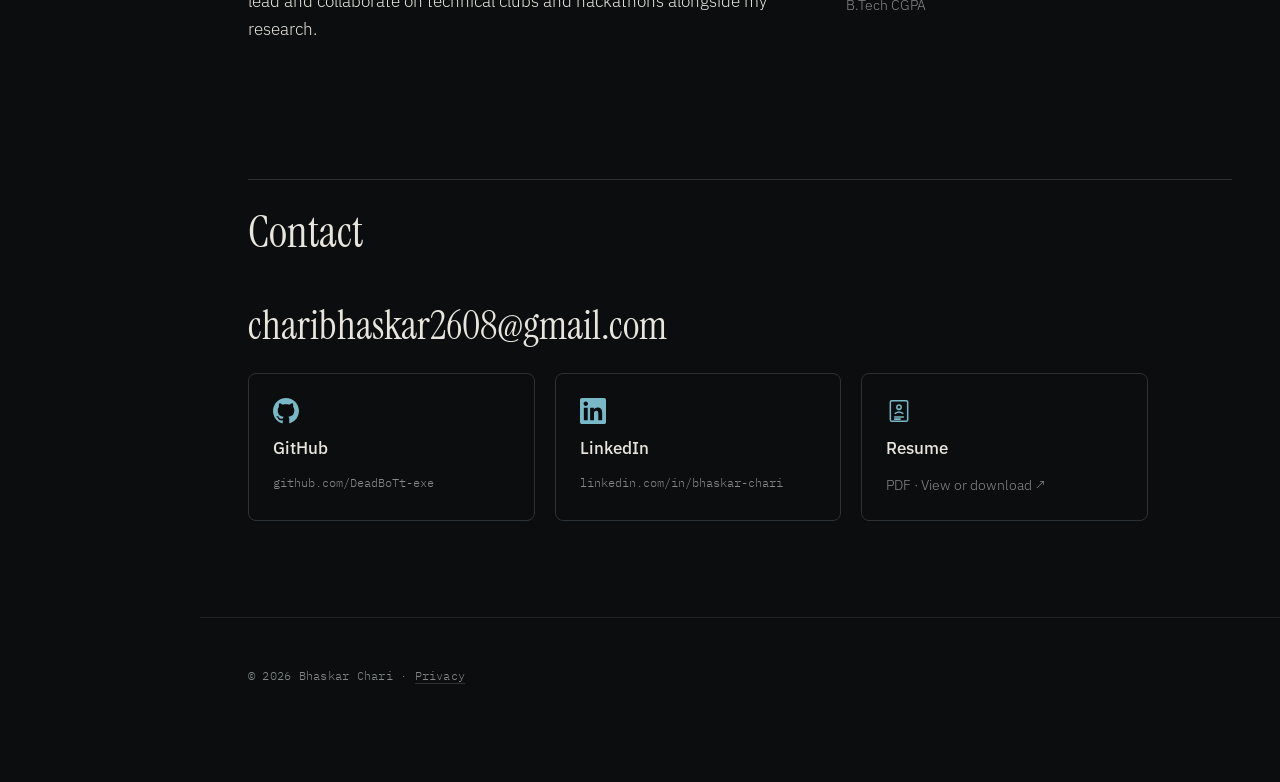
==== commit 58807d42: "updated animation" ====
--- a/index.html
+++ b/index.html
@@ -9,7 +9,7 @@
 <link rel="preconnect" href="https://fonts.googleapis.com">
 <link rel="preconnect" href="https://fonts.gstatic.com" crossorigin>
 <link href="https://fonts.googleapis.com/css2?family=IBM+Plex+Mono:wght@400;500&family=IBM+Plex+Sans:wght@300;400;500&family=Instrument+Serif:ital@0;1&display=swap" rel="stylesheet">
-<link rel="stylesheet" href="assets/css/style.css?v=8">
+<link rel="stylesheet" href="assets/css/style.css">
 <link rel="icon" href="favicon.svg" type="image/svg+xml">
 <link rel="icon" href="favicon.ico" sizes="48x48">
 <link rel="apple-touch-icon" href="apple-touch-icon.png">
@@ -34,17 +34,12 @@
 <div class="hero-grid">
 <div class="hero-text">
 <h1>Bhaskar Chari</h1>
-<p class="role">AI/ML Engineer &amp; Researcher</p>
-<p class="lede">I build retrieval, vision and language systems, and care about how they are evaluated.</p>
-<p class="focus">Generative AI · RAG · Computer Vision · NLP · Applied Research</p>
-<p class="mono meta">IEEE CSNT 2026 · Junior Research Fellow, DRDO R&amp;DE(E)</p>
-<div class="cta">
-<a class="btn pri" href="./BhaskarChari_AIMLEngineer_Resume.pdf" target="_blank" rel="noopener">Resume ↗</a>
-<a class="btn" href="#contact">Contact</a>
-<a class="btn" href="#research">Read the paper</a>
-</div>
-</div>
-<div class="hero-photo"><img src="assets/img/image3.jpg" alt="Portrait of Bhaskar Chari" width="840" height="1120" fetchpriority="high" decoding="async"></div>
+<p class="role">AI/ML Engineer</p>
+<p class="lede">I build intelligent systems for real-world problems.</p>
+
+<p class="mono meta">Junior Research Fellow, DRDO R&amp;DE(E)</p>
+</div>
+<div class="hero-photo"><img src="assets/img/image3.jpg" alt="Portrait of Bhaskar Chari" loading="eager" decoding="async"></div>
 </div>
 </section>
 
@@ -53,16 +48,15 @@
 <h2>Project Registry</h2>
 
 <article class="rec" id="r1">
-<button class="rh" aria-expanded="true" aria-controls="p1">
+<button class="rh" aria-expanded="false" aria-controls="p1">
 <span class="id mono">01</span>
 <span class="rt"><strong>DocuMind AI</strong><em>Validation-first RAG system for engineering documentation.</em></span>
 <span class="tg mono">RAG · Generative AI · Qdrant · Gemini</span>
-<span class="own mono">Solo build · 72 unit tests</span>
-<span class="ar mono">View project →</span>
+<span class="ar mono"><span class="ar-label">View project</span><svg class="ar-icon" viewBox="0 0 16 16" aria-hidden="true"><path d="m4 6 4 4 4-4"/></svg></span>
 </button>
-<div class="rp" id="p1">
+<div class="rp" id="p1" hidden>
 <ol class="pipe" aria-label="DocuMind pipeline">
-<li style="--i:0"><span class="mono">Documents</span><small>Engineering documents ingested</small></li>
+<li style="--i:0"><span class="mono">Documents</span><small>Engineering documentation in</small></li>
 <li style="--i:1"><span class="mono">Chunking</span><small>Split with metadata attached</small></li>
 <li style="--i:2"><span class="mono">Embeddings</span><small>all-mpnet-base-v2</small></li>
 <li style="--i:3"><span class="mono">Vector search</span><small>Qdrant, HNSW index</small></li>
@@ -84,8 +78,7 @@
 <span class="id mono">02</span>
 <span class="rt"><strong>SentimentR</strong><em>Hybrid sentiment analysis: rule-based heuristics routed to a fine-tuned LLM.</em></span>
 <span class="tg mono">NLP · LLM · Sentiment Analysis</span>
-<span class="own mono">IEEE paper · My part: data, preprocessing, prompts · 0.91 accuracy on SARC</span>
-<span class="ar mono">View project →</span>
+<span class="ar mono"><span class="ar-label">View project</span><svg class="ar-icon" viewBox="0 0 16 16" aria-hidden="true"><path d="m4 6 4 4 4-4"/></svg></span>
 </button>
 <div class="rp" id="p3" hidden>
 <ol class="pipe" aria-label="SentimentR pipeline">
@@ -110,8 +103,7 @@
 <span class="id mono">03</span>
 <span class="rt"><strong>TarangAI</strong><em>Classifies Indian classical dance styles from body pose and hand mudras.</em></span>
 <span class="tg mono">Computer Vision · MediaPipe · Deep Learning</span>
-<span class="own mono">Built with a teammate · My part: data, dataset prep, model training</span>
-<span class="ar mono">View project →</span>
+<span class="ar mono"><span class="ar-label">View project</span><svg class="ar-icon" viewBox="0 0 16 16" aria-hidden="true"><path d="m4 6 4 4 4-4"/></svg></span>
 </button>
 <div class="rp" id="p2" hidden>
 <div class="fig">
@@ -253,8 +245,8 @@
 <div class="paper-main">
 <p class="mono meta">IEEE CSNT 2026 · Published research</p>
 <h3>Cultural and Sarcastic Context Aware Sentimental Analysis with Large Language Model and Rule Based Heuristics: An Empirical Study</h3>
-<p class="authors">Umair Ullah, Hardik Rawat, Bhaskar Chari, Jay Vivek Yadav, Yuvraj Singh</p>
-<p class="aff">School of Computing Science and Engineering, VIT Bhopal University, Sehore, Madhya Pradesh, India</p>
+<p class="authors"><span class="author-label">Authors</span>Bhaskar Chari, Hardik Rawat, Jay Vivek Yadav, Umair Ullah, Yuvraj Singh</p>
+
 <p class="mono cite">2026 IEEE 15th International Conference on Communication Systems and Network Technologies (CSNT) · Al-Khobar, Saudi Arabia · 7–9 April 2026 · DOI 10.1109/CSNT69054.2026.11502364</p>
 <p class="body">Introduces SentimentR: a fast rule-based core paired with an LLM wrapper used only when text is ambiguous, sarcastic or culturally marked. My part: data gathering, preprocessing and prompt engineering. Evaluated on IMDb, SARC and Amazon Multilingual Reviews.</p>
 <figure class="bars">
@@ -267,7 +259,7 @@
 </div>
 <div class="paper-side">
 <button class="paper-thumb" id="paperOpen" type="button" aria-haspopup="dialog" aria-controls="paperDialog">
-<span class="pg"><picture><source srcset="assets/img/1.webp" type="image/webp"><img src="assets/img/1.jpg" alt="First page of the SentimentR paper" loading="lazy" decoding="async"></picture></span>
+<span class="pg"><img src="assets/img/1.png" alt="First page of the SentimentR paper" loading="lazy"></span>
 <span class="pg-cap mono">Page 1 preview · Click to read</span>
 </button>
 <div class="tablewrap"><table class="res">
@@ -344,13 +336,13 @@
 <div class="wrap">
 <h2>Skills</h2>
 <div class="skillgrid">
-<div class="scard"><h3>Programming</h3><p><span class="chip">Python</span></p></div>
-<div class="scard"><h3>ML Frameworks</h3><p><span class="chip">PyTorch</span><span class="chip">TensorFlow</span><span class="chip">Keras</span><span class="chip">Scikit-learn</span></p></div>
-<div class="scard"><h3>NLP &amp; GenAI</h3><p><span class="chip">LLMs</span><span class="chip">RAG</span><span class="chip">Embeddings</span><span class="chip">Hugging Face</span><span class="chip">NLTK</span></p></div>
-<div class="scard"><h3>Vision &amp; Data</h3><p><span class="chip">OpenCV</span><span class="chip">MediaPipe</span><span class="chip">Pandas</span><span class="chip">NumPy</span></p></div>
-<div class="scard"><h3>Vector Search &amp; Data</h3><p><span class="chip">Qdrant</span><span class="chip">MySQL</span></p></div>
-<div class="scard"><h3>Engineering</h3><p><span class="chip">FastAPI</span><span class="chip">Docker</span><span class="chip">Git</span><span class="chip">GitHub</span><span class="chip">PowerBI</span><span class="chip">PyQt5</span></p></div>
-<div class="scard"><h3>Spoken</h3><p><span class="chip">English</span><span class="chip">Hindi</span><span class="chip">Telugu</span><span class="chip">Marathi</span></p></div>
+<div class="scard"><h4>Languages</h4><p><span class="chip">Python</span></p></div>
+<div class="scard"><h4>ML Frameworks</h4><p><span class="chip">PyTorch</span><span class="chip">TensorFlow</span><span class="chip">Keras</span><span class="chip">Scikit-learn</span></p></div>
+<div class="scard"><h4>NLP &amp; GenAI</h4><p><span class="chip">LLMs</span><span class="chip">RAG</span><span class="chip">Embeddings</span><span class="chip">Hugging Face</span><span class="chip">NLTK</span></p></div>
+<div class="scard"><h4>Vision &amp; Data</h4><p><span class="chip">OpenCV</span><span class="chip">MediaPipe</span><span class="chip">Pandas</span><span class="chip">NumPy</span></p></div>
+<div class="scard"><h4>Vector Search &amp; Data</h4><p><span class="chip">Qdrant</span><span class="chip">MySQL</span></p></div>
+<div class="scard"><h4>Engineering</h4><p><span class="chip">FastAPI</span><span class="chip">Docker</span><span class="chip">Git</span><span class="chip">GitHub</span><span class="chip">PowerBI</span><span class="chip">PyQt5</span></p></div>
+<div class="scard"><h4>Spoken</h4><p><span class="chip">English</span><span class="chip">Hindi</span><span class="chip">Telugu</span><span class="chip">Marathi</span></p></div>
 </div>
 </div>
 </section>
@@ -393,23 +385,18 @@
 </div>
 </section>
 </main>
-<footer class="foot mono">© 2026 Bhaskar Chari · <a href="privacy.html">Privacy Policy</a></footer>
-
-<button id="palbtn" class="palbtn" aria-haspopup="dialog"><span aria-hidden="true">⌕</span> Jump to… <kbd class="mono" id="kbd">Ctrl K</kbd></button>
-<dialog id="pal" aria-label="Jump to a section or project">
-<input id="palq" type="text" aria-label="Jump to a section or project" role="combobox" aria-expanded="true" aria-controls="pall" aria-autocomplete="list" placeholder="Jump to a section or project…" autocomplete="off" spellcheck="false">
-<ul id="pall" role="listbox"></ul>
-</dialog>
+
+<footer class="foot mono">© 2026 Bhaskar Chari · <a href="privacy.html">Privacy</a></footer>
 
 <dialog id="paperDialog" aria-label="Paper preview">
 <button id="paperClose" class="dlgclose" type="button" aria-label="Close preview">&times;</button>
 <span class="pgs lg">
-<span class="pg"><picture><source srcset="assets/img/1.webp" type="image/webp"><img src="assets/img/1.jpg" alt="Page 1 of the SentimentR paper" loading="lazy" decoding="async"></picture></span>
-<span class="pg"><picture><source srcset="assets/img/2.webp" type="image/webp"><img src="assets/img/2.jpg" alt="Page 2 of the SentimentR paper" loading="lazy" decoding="async"></picture></span>
+<span class="pg"><img src="assets/img/1.png" alt="Page 1 of the SentimentR paper"></span>
+<span class="pg"><img src="assets/img/2.png" alt="Page 2 of the SentimentR paper"></span>
 </span>
 <a class="ext readmore" href="https://ieeexplore.ieee.org/document/11502364" target="_blank" rel="noopener">Read more on IEEE Xplore ↗</a>
 </dialog>
 
-<script src="assets/js/script.js?v=8"></script>
+<script src="assets/js/script.js"></script>
 </body>
-</html>+</html>
--- a/assets/css/style.css
+++ b/assets/css/style.css
@@ -16,7 +16,7 @@
 
 main{padding:0 1.25rem;max-width:100vw}
 section{position:relative;padding:5.5rem 0 2rem;scroll-margin-top:5rem}
-section::before{content:attr(data-n);position:absolute;top:6.2rem;right:0;font-family:'IBM Plex Mono',monospace;font-size:.8rem;color:var(--mu);opacity:.4;display:none}
+section::before{display:none!important}
 .wrap{max-width:1200px}
 h2{font-size:clamp(2rem,4vw,2.75rem);margin-bottom:2rem;border-top:1px solid var(--ln2);padding-top:1rem}
 
@@ -25,35 +25,27 @@
 .hero-grid{position:relative;z-index:1;display:grid;grid-template-columns:1fr;gap:2.5rem;width:100%}
 .hero-text{max-width:640px}
 .hero-photo{display:none}
-.hero-photo img{display:block;width:100%;max-width:420px;height:auto;margin:0 auto;aspect-ratio:3/4;object-fit:cover;border:1px solid var(--ln2)}
+.hero-photo img{display:block;width:100%;max-width:420px;margin:0 auto;aspect-ratio:3/4;object-fit:cover;border:1px solid var(--ln2)}
 h1{font-size:clamp(3.4rem,11vw,8rem);line-height:.95;letter-spacing:-.02em}
-.role{font-size:1.35rem;margin:1.5rem 0 .5rem}.lede{color:var(--tx);margin:0 0 .25rem;max-width:46ch}
+.role{font-size:1.35rem;margin:1.5rem 0 .5rem}.lede{color:var(--tx);margin:0 0 .25rem}
 .focus{color:var(--mu);margin:0 0 1.5rem}.meta{color:var(--am);margin:0}
-
-/* hero actions */
-.cta{display:flex;flex-wrap:wrap;gap:.75rem;margin-top:1.75rem}
-.btn{display:inline-block;padding:.65rem 1.25rem;border:1px solid var(--ln2);border-radius:6px;font-size:.95rem;font-weight:400;background:rgba(11,13,15,.6);transition:border-color .2s,background .2s,color .2s}
-.btn:hover{border-color:var(--cy)}
-.btn.pri{background:var(--cy);border-color:var(--cy);color:#0B0D0F;font-weight:500}
-.btn.pri:hover{background:var(--tx);border-color:var(--tx)}
 
 /* project records */
 .rec{border-top:1px solid var(--ln2)}.rec:last-child{border-bottom:1px solid var(--ln2)}
 .rh{all:unset;box-sizing:border-box;cursor:pointer;width:100%;display:grid;grid-template-columns:2.5rem 1fr;gap:.35rem 1rem;padding:1.5rem 0;transition:background .25s}
 .rh:focus-visible{outline:2px solid var(--cy);outline-offset:2px}
-.id{color:var(--mu);grid-row:span 4}
+.id{color:var(--mu);grid-row:span 3}
 .rt{max-width:72ch}.rt strong{display:block;font:400 1.9rem/1.1 'Instrument Serif',serif}.rt em{font-style:normal;color:var(--mu)}
 .tg{color:var(--mu);transition:color .25s;max-width:72ch}.ar{color:var(--cy);transition:transform .25s}
-.own{color:var(--am);max-width:72ch}
-.rec:hover .tg,.rh:focus-visible .tg{color:var(--tx)}.rec:hover .ar{transform:translateX(6px)}
+.rec:hover .tg,.rh:focus-visible .tg{color:var(--tx)}
 .rec:hover{border-top-color:var(--cy)}
-.rh[aria-expanded=true] .ar{opacity:.6}
 .rp{padding:0 0 2rem 3.5rem}
+.rp[hidden]{display:none!important}
 .notes{margin:1.5rem 0;padding-left:1.1rem;color:#bdbab3;max-width:62ch}.notes li{margin:.4rem 0}
 .ext{display:inline-block;margin:0 1.5rem .5rem 0;color:var(--cy);border-bottom:1px solid transparent}.ext:hover{border-color:var(--cy)}
 
 .pipe{list-style:none;margin:0 0 1.5rem;padding:0 0 0 1.5rem;position:relative;max-width:520px}
-.pipe li{position:relative;padding:0 0 1.1rem;opacity:.2;transform:translateY(6px);transition:opacity .5s,transform .5s;transition-delay:calc(var(--i)*110ms)}
+.pipe li{position:relative;display:grid;grid-template-columns:minmax(9rem,.42fr) 1fr;align-items:baseline;gap:.2rem 1rem;padding:0 0 1.1rem;opacity:.2;transform:translateY(6px);transition:opacity .5s,transform .5s;transition-delay:calc(var(--i)*110ms)}
 .pipe li::before{content:"";position:absolute;left:-1.5rem;top:.35rem;width:7px;height:7px;border:1px solid var(--cy);border-radius:50%;background:var(--bg)}
 .pipe li::after{content:"";position:absolute;left:calc(-1.5rem + 3px);top:1.1rem;bottom:-.15rem;width:1px;background:var(--ln2)}
 .pipe li:last-child::after{display:none}
@@ -68,7 +60,7 @@
 /* research */
 .paper{display:grid;gap:2rem}
 .paper h3{font-size:clamp(1.5rem,3vw,2.1rem);line-height:1.2;max-width:34ch;margin:.5rem 0 1rem}
-.authors{margin:0}.aff,.body{color:var(--mu);max-width:62ch}
+.authors{margin:0}.author-label{display:block;color:var(--cy);font:500 .7rem 'IBM Plex Mono',monospace;letter-spacing:.08em;text-transform:uppercase;margin-bottom:.3rem}.body{color:var(--mu);max-width:62ch}
 .cite{color:var(--mu);max-width:62ch;margin:.25rem 0 1rem}
 .bars{margin:2rem 0;max-width:520px}.bars figcaption{color:var(--mu);margin-bottom:.75rem}
 .bar{display:grid;grid-template-columns:6rem 1fr 3rem;align-items:center;gap:.75rem;margin:.5rem 0}
@@ -128,17 +120,17 @@
 
 /* education roadmap */
 .road{list-style:none;margin:0;padding:0 0 0 1.75rem;position:relative;max-width:680px}
-.road li{position:relative;padding:0 0 2rem;opacity:.2;transform:translateY(6px);transition:opacity .5s,transform .5s;transition-delay:calc(var(--i)*120ms)}
+.road li{position:relative;padding:1.25rem 0 2rem 1.5rem;opacity:.2;transform:translateY(6px);transition:opacity .5s,transform .5s;transition-delay:calc(var(--i)*120ms)}
 .road.on li{opacity:1;transform:none}
-.road li::before{content:"";position:absolute;left:-1.75rem;top:.4rem;width:9px;height:9px;border-radius:50%;border:1.5px solid var(--cy);background:var(--bg)}
-.road li::after{content:"";position:absolute;left:calc(-1.75rem + 3.25px);top:1.2rem;bottom:-.3rem;width:1px;background:var(--ln2)}
+.road li::before{content:"";position:absolute;left:-1.75rem;top:1.65rem;width:9px;height:9px;border-radius:50%;border:1.5px solid var(--cy);background:var(--bg)}
+.road li::after{content:"";position:absolute;left:calc(-1.75rem + 4px);top:2.1rem;bottom:-1.95rem;width:1px;background:var(--cy);opacity:.55}
 .road li:last-child::after{display:none}
 .road b{display:block;color:var(--mu);margin-bottom:.3rem}
 .road strong{display:block;font:400 1.3rem 'Instrument Serif',serif;margin-bottom:.25rem;transition:color .2s}
 .road li:hover strong{color:var(--cy)}
 .road span{display:block;color:var(--mu);font-size:.95rem}
-.road li.primary{background:#111417;border:1px solid var(--ln2);border-radius:8px;padding:1.25rem 1.5rem;margin-bottom:2rem}
-.road li.primary::before{left:-1.75rem;top:1.5rem;width:11px;height:11px;border-color:var(--am)}
+.road li.primary{background:#111417;border:1px solid var(--ln2);border-radius:8px;padding:1.25rem 1.5rem;margin-bottom:0}
+.road li.primary::before{left:-1.75rem;top:1.65rem;width:9px;height:9px;border-color:var(--cy)}
 .road li.primary strong{font-size:1.7rem}
 
 /* education + achievements */
@@ -153,11 +145,17 @@
 /* skills */
 .skillgrid{display:grid;grid-template-columns:repeat(auto-fit,minmax(230px,1fr));gap:2rem 2.5rem}
 .scard{border-top:1px solid var(--ln2);padding-top:1rem}
-.scard h3{font:400 .95rem 'IBM Plex Sans',sans-serif;margin:0 0 .8rem;color:var(--tx);letter-spacing:.02em}
-.scard p{margin:0}
-.chip{display:inline-block;border:1px solid var(--ln2);border-radius:4px;padding:.18rem .55rem;margin:0 .35rem .4rem 0;font-family:'IBM Plex Mono',monospace;font-size:.72rem;color:var(--mu);transition:color .2s,border-color .2s}
+.scard h4{font:400 .95rem 'IBM Plex Sans',sans-serif;margin:0 0 .8rem;color:var(--tx);letter-spacing:.02em}
+.chip{--glow-a:120,184,199;--glow-b:120,184,199;display:inline-block;border:1px solid var(--ln2);border-radius:4px;padding:.18rem .55rem;margin:0 .35rem .4rem 0;font-family:'IBM Plex Mono',monospace;font-size:.72rem;color:var(--mu);transition:color .2s,border-color .2s,box-shadow .2s,background .2s}
 .scard:hover .chip{border-color:#3a4046}
-.chip:hover{color:var(--tx);border-color:var(--cy)}
+.chip:hover{color:var(--tx);border-color:rgba(var(--glow-a),.6);background:rgba(var(--glow-a),.06);box-shadow:0 0 12px rgba(var(--glow-a),.18),0 0 18px rgba(var(--glow-b),.11)}
+
+/* Project disclosure controls */
+.ar{display:inline-flex;align-items:center;gap:.65rem;color:var(--cy);padding:.48rem .7rem;border:1px solid rgba(120,184,199,.32);border-radius:4px;background:rgba(120,184,199,.025);transition:color .2s,border-color .2s,background .2s}
+.ar-icon{display:block;width:1rem;height:1rem;fill:none;stroke:currentColor;stroke-width:1.6;stroke-linecap:round;stroke-linejoin:round;transition:transform .36s cubic-bezier(.22,.7,.2,1)}
+.rh:hover .ar,.rh:focus-visible .ar{color:var(--tx);border-color:rgba(120,184,199,.62);background:rgba(120,184,199,.07)}
+.rh[aria-expanded=true] .ar-icon{transform:rotate(180deg)}
+.rh[aria-expanded=true] .ar-label{color:var(--tx)}
 
 /* about */
 .about-grid{display:grid;gap:2.5rem}
@@ -178,7 +176,6 @@
 .ctile .url{font-family:'IBM Plex Mono',ui-monospace,monospace;font-size:.72rem;line-height:1.5;overflow-wrap:anywhere;word-break:break-all}
 .foot{color:var(--mu);padding:3rem 1.25rem 6rem;border-top:1px solid var(--ln);margin-top:4rem}
 
-
 .palbtn{position:fixed;left:50%;bottom:1.25rem;transform:translateX(-50%);z-index:30;display:flex;gap:.6rem;align-items:center;background:#111417;color:var(--mu);border:1px solid var(--ln2);border-radius:6px;padding:.6rem .9rem;font:400 .9rem 'IBM Plex Sans',sans-serif;cursor:pointer;transition:border-color .2s,color .2s}
 .palbtn:hover{color:var(--tx);border-color:var(--cy)}.palbtn kbd{border:1px solid var(--ln2);border-radius:3px;padding:0 .35rem;color:var(--mu)}
 
@@ -198,14 +195,11 @@
 .rail a{transition:transform .2s,color .2s}.rail a:hover{transform:translateX(4px)}
 main,.foot{margin-left:var(--rail);padding-left:3rem;padding-right:3rem}
 .hero{padding-top:6rem}
-.rh{grid-template-columns:3.5rem 1fr auto;align-items:baseline}.id{grid-row:auto}.tg,.own{grid-column:2}.ar{grid-column:3;grid-row:1}
+.rh{grid-template-columns:3.5rem 1fr auto;align-items:baseline}.id{grid-row:auto}.tg{grid-column:2}.ar{grid-column:3;grid-row:1}
 .rp{padding-left:4.5rem;display:grid;grid-template-columns:repeat(2,minmax(0,1fr));column-gap:3rem}
 .rp .ext{grid-column:1/-1}
 }
-@media(min-width:1000px){
-section::before{display:block}
-section::after{content:"";position:absolute;top:6.2rem;bottom:2rem;right:1.75rem;width:1px;background:var(--ln)}
-}
+@media(min-width:1000px){section::after{display:none}}
 @media(max-width:600px){
 .log,.skills{grid-template-columns:1fr;gap:.2rem}.log dd+dd{grid-column:1}.log dd,.skills dd{margin-bottom:1rem}
 .rp{padding-left:0}.hero{padding-top:9rem}.log dd.drdo{flex-direction:column}
@@ -219,10 +213,9 @@
 @media(min-width:900px){.plain .top{left:0;padding:1.1rem 2rem}.plain main,.plain .foot{margin-left:auto;margin-right:auto;padding-left:3rem;padding-right:3rem}}
 .back{color:var(--cy)}.back:hover{color:var(--tx)}
 .legal{padding-top:7rem}
-/* page title is an h1 (was h2) with the same look as section titles */
-.legal h1{font-size:clamp(2rem,4vw,2.75rem);line-height:inherit;letter-spacing:normal;margin-bottom:2rem;border-top:1px solid var(--ln2);padding-top:1rem}
-/* section headings are h2 (were h3) with the same look as before */
-.legal .prose h2{font-size:1.5rem;margin:2.25rem 0 .6rem;border:0;padding:0}
+.legal h3{font-size:1.5rem;margin:2.25rem 0 .6rem}
 .legal .prose{max-width:68ch}
 .legal ul{margin:0 0 1rem;padding-left:1.1rem;color:#bdbab3}.legal li{margin:.35rem 0}
-.legal .ext{margin:0;display:inline;color:var(--cy)}+.legal .ext{margin:0;display:inline;color:var(--cy)}
+
+@media(max-width:600px){.pipe li{grid-template-columns:1fr;gap:0}.pipe li small{padding-left:.15rem}}
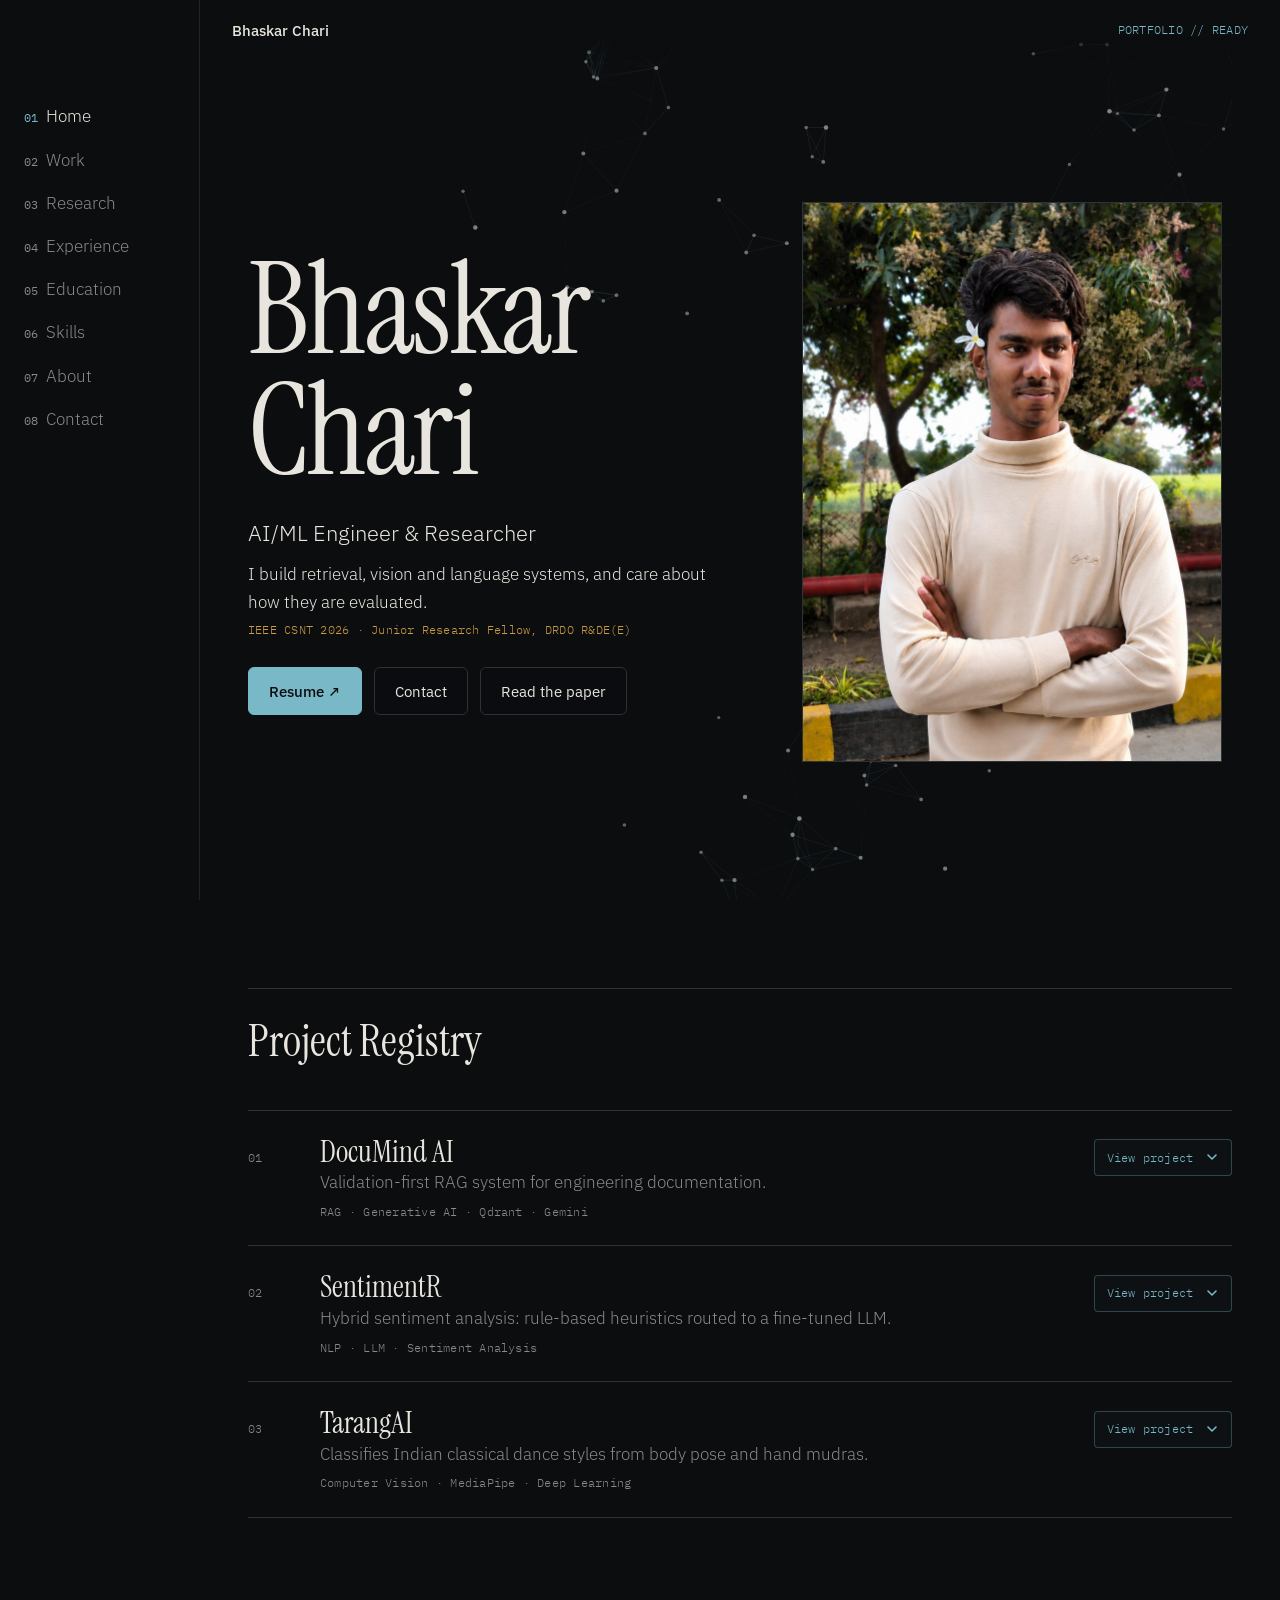
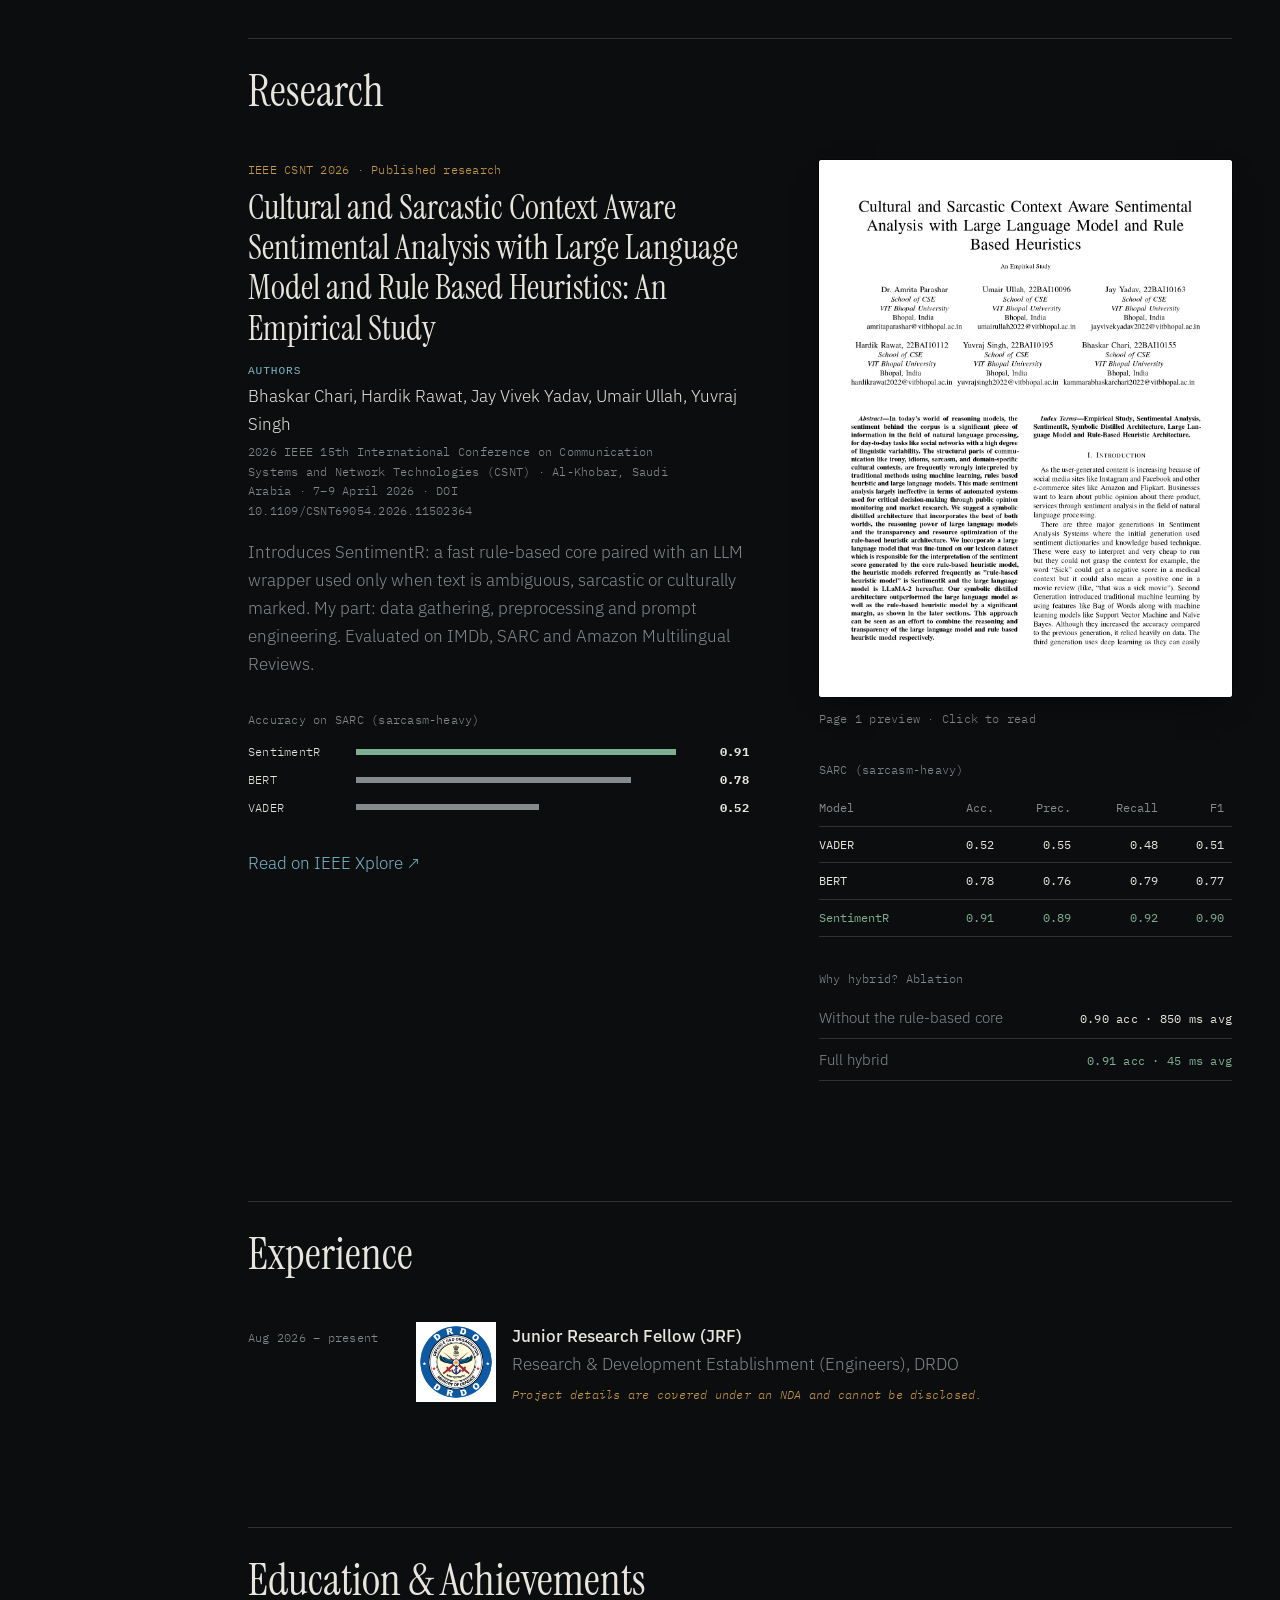
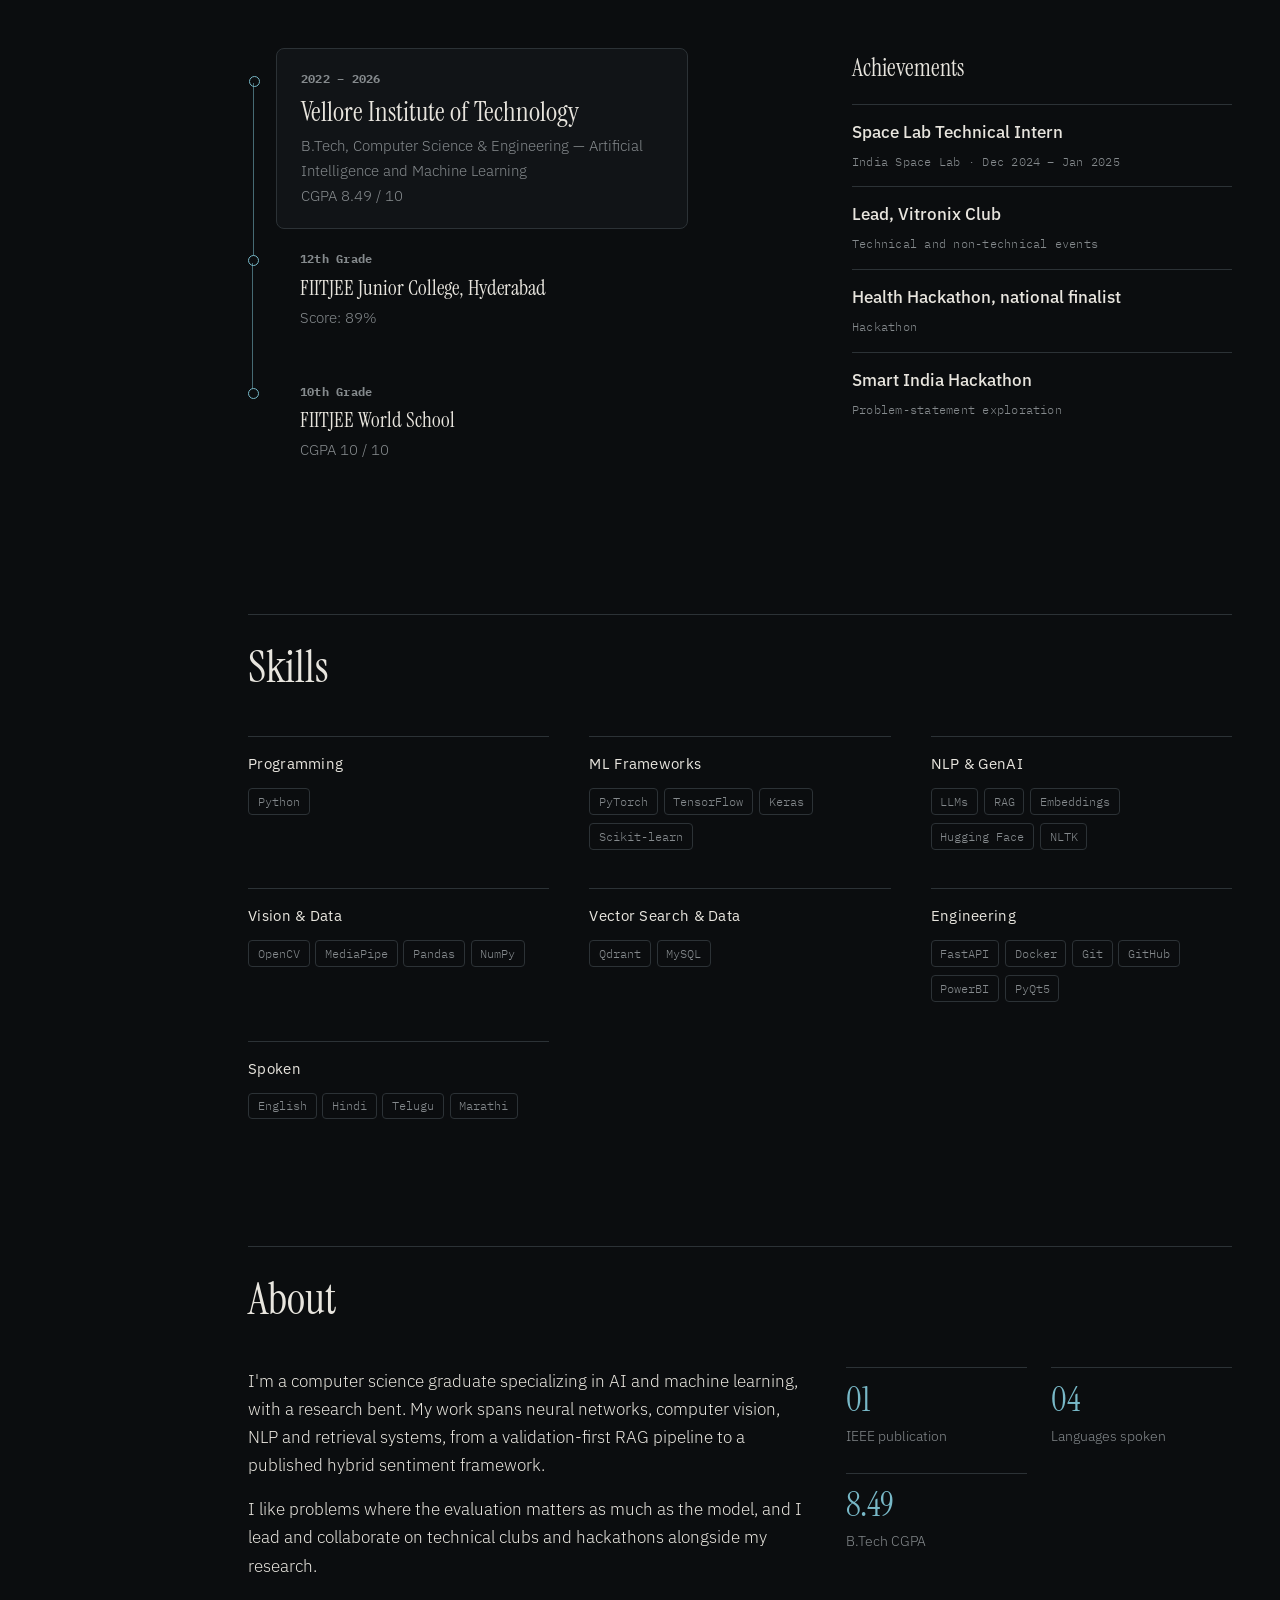
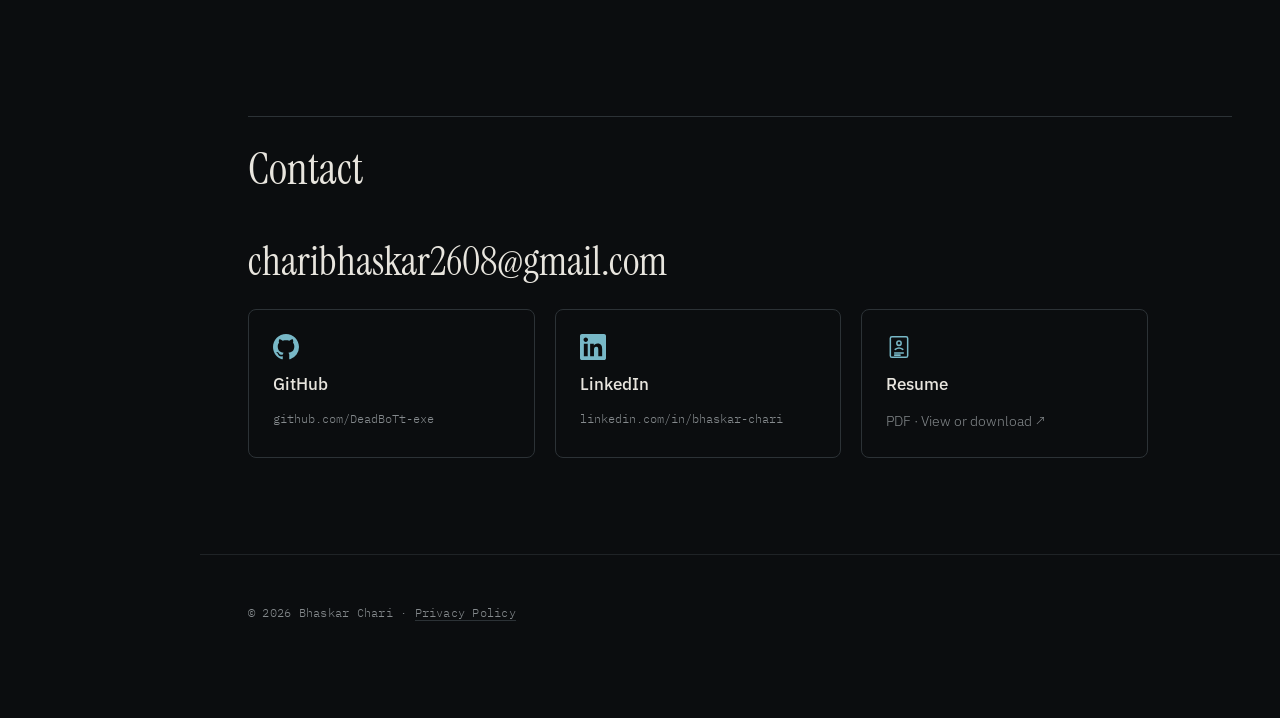
==== commit 76039ef2: "Merge remote updates and portfolio refinements" ====
--- a/index.html
+++ b/index.html
@@ -9,7 +9,7 @@
 <link rel="preconnect" href="https://fonts.googleapis.com">
 <link rel="preconnect" href="https://fonts.gstatic.com" crossorigin>
 <link href="https://fonts.googleapis.com/css2?family=IBM+Plex+Mono:wght@400;500&family=IBM+Plex+Sans:wght@300;400;500&family=Instrument+Serif:ital@0;1&display=swap" rel="stylesheet">
-<link rel="stylesheet" href="assets/css/style.css">
+<link rel="stylesheet" href="assets/css/style.css?v=9">
 <link rel="icon" href="favicon.svg" type="image/svg+xml">
 <link rel="icon" href="favicon.ico" sizes="48x48">
 <link rel="apple-touch-icon" href="apple-touch-icon.png">
@@ -34,12 +34,16 @@
 <div class="hero-grid">
 <div class="hero-text">
 <h1>Bhaskar Chari</h1>
-<p class="role">AI/ML Engineer</p>
-<p class="lede">I build intelligent systems for real-world problems.</p>
-
-<p class="mono meta">Junior Research Fellow, DRDO R&amp;DE(E)</p>
-</div>
-<div class="hero-photo"><img src="assets/img/image3.jpg" alt="Portrait of Bhaskar Chari" loading="eager" decoding="async"></div>
+<p class="role">AI/ML Engineer &amp; Researcher</p>
+<p class="lede">I build retrieval, vision and language systems, and care about how they are evaluated.</p>
+<p class="mono meta">IEEE CSNT 2026 · Junior Research Fellow, DRDO R&amp;DE(E)</p>
+<div class="cta">
+<a class="btn pri" href="./BhaskarChari_AIMLEngineer_Resume.pdf" target="_blank" rel="noopener">Resume ↗</a>
+<a class="btn" href="#contact">Contact</a>
+<a class="btn" href="#research">Read the paper</a>
+</div>
+</div>
+<div class="hero-photo"><img src="assets/img/image3.jpg" alt="Portrait of Bhaskar Chari" width="840" height="1120" fetchpriority="high" decoding="async"></div>
 </div>
 </section>
 
@@ -259,7 +263,7 @@
 </div>
 <div class="paper-side">
 <button class="paper-thumb" id="paperOpen" type="button" aria-haspopup="dialog" aria-controls="paperDialog">
-<span class="pg"><img src="assets/img/1.png" alt="First page of the SentimentR paper" loading="lazy"></span>
+<span class="pg"><picture><source srcset="assets/img/1.webp" type="image/webp"><img src="assets/img/1.jpg" alt="First page of the SentimentR paper" loading="lazy" decoding="async"></picture></span>
 <span class="pg-cap mono">Page 1 preview · Click to read</span>
 </button>
 <div class="tablewrap"><table class="res">
@@ -336,13 +340,13 @@
 <div class="wrap">
 <h2>Skills</h2>
 <div class="skillgrid">
-<div class="scard"><h4>Languages</h4><p><span class="chip">Python</span></p></div>
-<div class="scard"><h4>ML Frameworks</h4><p><span class="chip">PyTorch</span><span class="chip">TensorFlow</span><span class="chip">Keras</span><span class="chip">Scikit-learn</span></p></div>
-<div class="scard"><h4>NLP &amp; GenAI</h4><p><span class="chip">LLMs</span><span class="chip">RAG</span><span class="chip">Embeddings</span><span class="chip">Hugging Face</span><span class="chip">NLTK</span></p></div>
-<div class="scard"><h4>Vision &amp; Data</h4><p><span class="chip">OpenCV</span><span class="chip">MediaPipe</span><span class="chip">Pandas</span><span class="chip">NumPy</span></p></div>
-<div class="scard"><h4>Vector Search &amp; Data</h4><p><span class="chip">Qdrant</span><span class="chip">MySQL</span></p></div>
-<div class="scard"><h4>Engineering</h4><p><span class="chip">FastAPI</span><span class="chip">Docker</span><span class="chip">Git</span><span class="chip">GitHub</span><span class="chip">PowerBI</span><span class="chip">PyQt5</span></p></div>
-<div class="scard"><h4>Spoken</h4><p><span class="chip">English</span><span class="chip">Hindi</span><span class="chip">Telugu</span><span class="chip">Marathi</span></p></div>
+<div class="scard"><h3>Programming</h3><p><span class="chip">Python</span></p></div>
+<div class="scard"><h3>ML Frameworks</h3><p><span class="chip">PyTorch</span><span class="chip">TensorFlow</span><span class="chip">Keras</span><span class="chip">Scikit-learn</span></p></div>
+<div class="scard"><h3>NLP &amp; GenAI</h3><p><span class="chip">LLMs</span><span class="chip">RAG</span><span class="chip">Embeddings</span><span class="chip">Hugging Face</span><span class="chip">NLTK</span></p></div>
+<div class="scard"><h3>Vision &amp; Data</h3><p><span class="chip">OpenCV</span><span class="chip">MediaPipe</span><span class="chip">Pandas</span><span class="chip">NumPy</span></p></div>
+<div class="scard"><h3>Vector Search &amp; Data</h3><p><span class="chip">Qdrant</span><span class="chip">MySQL</span></p></div>
+<div class="scard"><h3>Engineering</h3><p><span class="chip">FastAPI</span><span class="chip">Docker</span><span class="chip">Git</span><span class="chip">GitHub</span><span class="chip">PowerBI</span><span class="chip">PyQt5</span></p></div>
+<div class="scard"><h3>Spoken</h3><p><span class="chip">English</span><span class="chip">Hindi</span><span class="chip">Telugu</span><span class="chip">Marathi</span></p></div>
 </div>
 </div>
 </section>
@@ -386,17 +390,17 @@
 </section>
 </main>
 
-<footer class="foot mono">© 2026 Bhaskar Chari · <a href="privacy.html">Privacy</a></footer>
+<footer class="foot mono">© 2026 Bhaskar Chari · <a href="privacy.html">Privacy Policy</a></footer>
 
 <dialog id="paperDialog" aria-label="Paper preview">
 <button id="paperClose" class="dlgclose" type="button" aria-label="Close preview">&times;</button>
 <span class="pgs lg">
-<span class="pg"><img src="assets/img/1.png" alt="Page 1 of the SentimentR paper"></span>
-<span class="pg"><img src="assets/img/2.png" alt="Page 2 of the SentimentR paper"></span>
+<span class="pg"><picture><source srcset="assets/img/1.webp" type="image/webp"><img src="assets/img/1.jpg" alt="Page 1 of the SentimentR paper" loading="lazy" decoding="async"></picture></span>
+<span class="pg"><picture><source srcset="assets/img/2.webp" type="image/webp"><img src="assets/img/2.jpg" alt="Page 2 of the SentimentR paper" loading="lazy" decoding="async"></picture></span>
 </span>
 <a class="ext readmore" href="https://ieeexplore.ieee.org/document/11502364" target="_blank" rel="noopener">Read more on IEEE Xplore ↗</a>
 </dialog>
 
-<script src="assets/js/script.js"></script>
+<script src="assets/js/script.js?v=9"></script>
 </body>
 </html>
--- a/assets/css/style.css
+++ b/assets/css/style.css
@@ -25,10 +25,17 @@
 .hero-grid{position:relative;z-index:1;display:grid;grid-template-columns:1fr;gap:2.5rem;width:100%}
 .hero-text{max-width:640px}
 .hero-photo{display:none}
-.hero-photo img{display:block;width:100%;max-width:420px;margin:0 auto;aspect-ratio:3/4;object-fit:cover;border:1px solid var(--ln2)}
+.hero-photo img{display:block;width:100%;max-width:420px;height:auto;margin:0 auto;aspect-ratio:3/4;object-fit:cover;border:1px solid var(--ln2)}
 h1{font-size:clamp(3.4rem,11vw,8rem);line-height:.95;letter-spacing:-.02em}
-.role{font-size:1.35rem;margin:1.5rem 0 .5rem}.lede{color:var(--tx);margin:0 0 .25rem}
+.role{font-size:1.35rem;margin:1.5rem 0 .5rem}.lede{color:var(--tx);margin:0 0 .25rem;max-width:46ch}
 .focus{color:var(--mu);margin:0 0 1.5rem}.meta{color:var(--am);margin:0}
+
+/* hero actions */
+.cta{display:flex;flex-wrap:wrap;gap:.75rem;margin-top:1.75rem}
+.btn{display:inline-block;padding:.65rem 1.25rem;border:1px solid var(--ln2);border-radius:6px;font-size:.95rem;font-weight:400;background:rgba(11,13,15,.6);transition:border-color .2s,background .2s,color .2s}
+.btn:hover{border-color:var(--cy)}
+.btn.pri{background:var(--cy);border-color:var(--cy);color:#0B0D0F;font-weight:500}
+.btn.pri:hover{background:var(--tx);border-color:var(--tx)}
 
 /* project records */
 .rec{border-top:1px solid var(--ln2)}.rec:last-child{border-bottom:1px solid var(--ln2)}
@@ -145,7 +152,8 @@
 /* skills */
 .skillgrid{display:grid;grid-template-columns:repeat(auto-fit,minmax(230px,1fr));gap:2rem 2.5rem}
 .scard{border-top:1px solid var(--ln2);padding-top:1rem}
-.scard h4{font:400 .95rem 'IBM Plex Sans',sans-serif;margin:0 0 .8rem;color:var(--tx);letter-spacing:.02em}
+.scard h3{font:400 .95rem 'IBM Plex Sans',sans-serif;margin:0 0 .8rem;color:var(--tx);letter-spacing:.02em}
+.scard p{margin:0}
 .chip{--glow-a:120,184,199;--glow-b:120,184,199;display:inline-block;border:1px solid var(--ln2);border-radius:4px;padding:.18rem .55rem;margin:0 .35rem .4rem 0;font-family:'IBM Plex Mono',monospace;font-size:.72rem;color:var(--mu);transition:color .2s,border-color .2s,box-shadow .2s,background .2s}
 .scard:hover .chip{border-color:#3a4046}
 .chip:hover{color:var(--tx);border-color:rgba(var(--glow-a),.6);background:rgba(var(--glow-a),.06);box-shadow:0 0 12px rgba(var(--glow-a),.18),0 0 18px rgba(var(--glow-b),.11)}
@@ -213,7 +221,8 @@
 @media(min-width:900px){.plain .top{left:0;padding:1.1rem 2rem}.plain main,.plain .foot{margin-left:auto;margin-right:auto;padding-left:3rem;padding-right:3rem}}
 .back{color:var(--cy)}.back:hover{color:var(--tx)}
 .legal{padding-top:7rem}
-.legal h3{font-size:1.5rem;margin:2.25rem 0 .6rem}
+.legal h1{font-size:clamp(2rem,4vw,2.75rem);line-height:inherit;letter-spacing:normal;margin-bottom:2rem;border-top:1px solid var(--ln2);padding-top:1rem}
+.legal .prose h2{font-size:1.5rem;margin:2.25rem 0 .6rem;border:0;padding:0}
 .legal .prose{max-width:68ch}
 .legal ul{margin:0 0 1rem;padding-left:1.1rem;color:#bdbab3}.legal li{margin:.35rem 0}
 .legal .ext{margin:0;display:inline;color:var(--cy)}
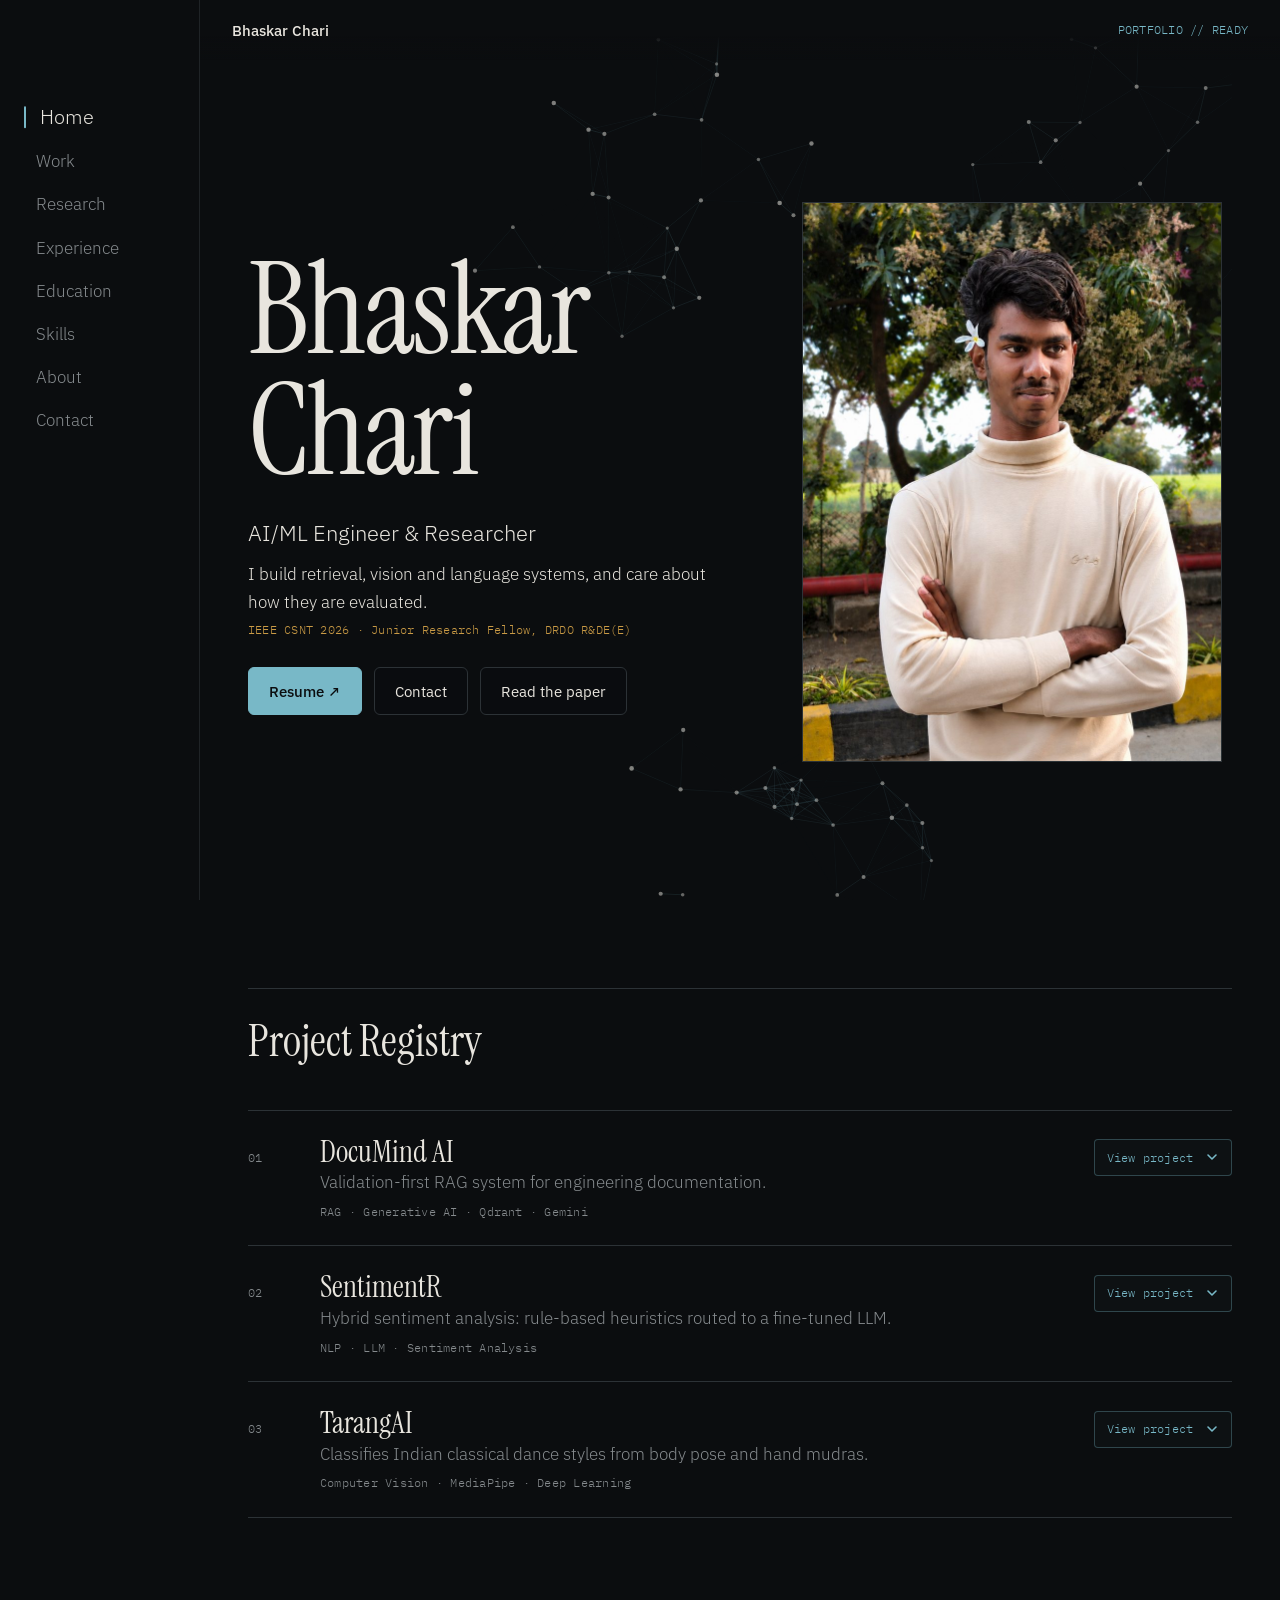
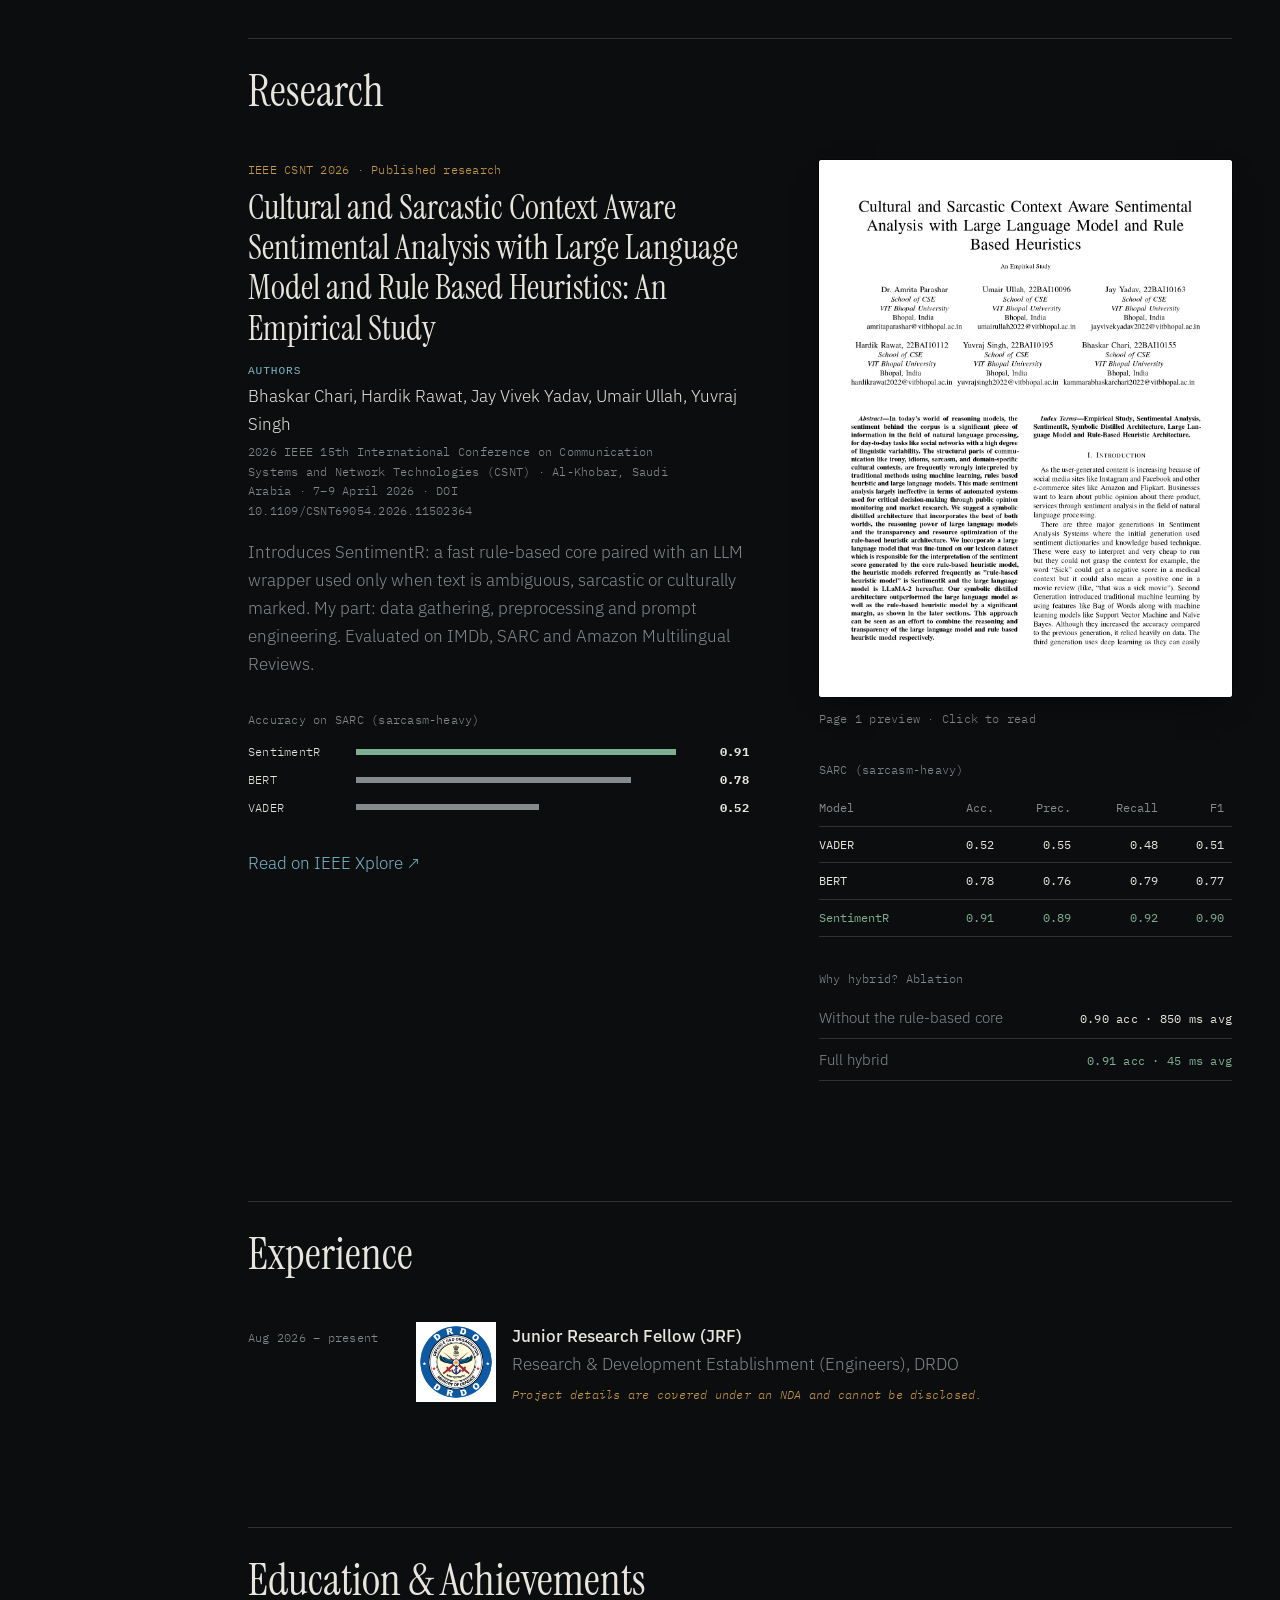
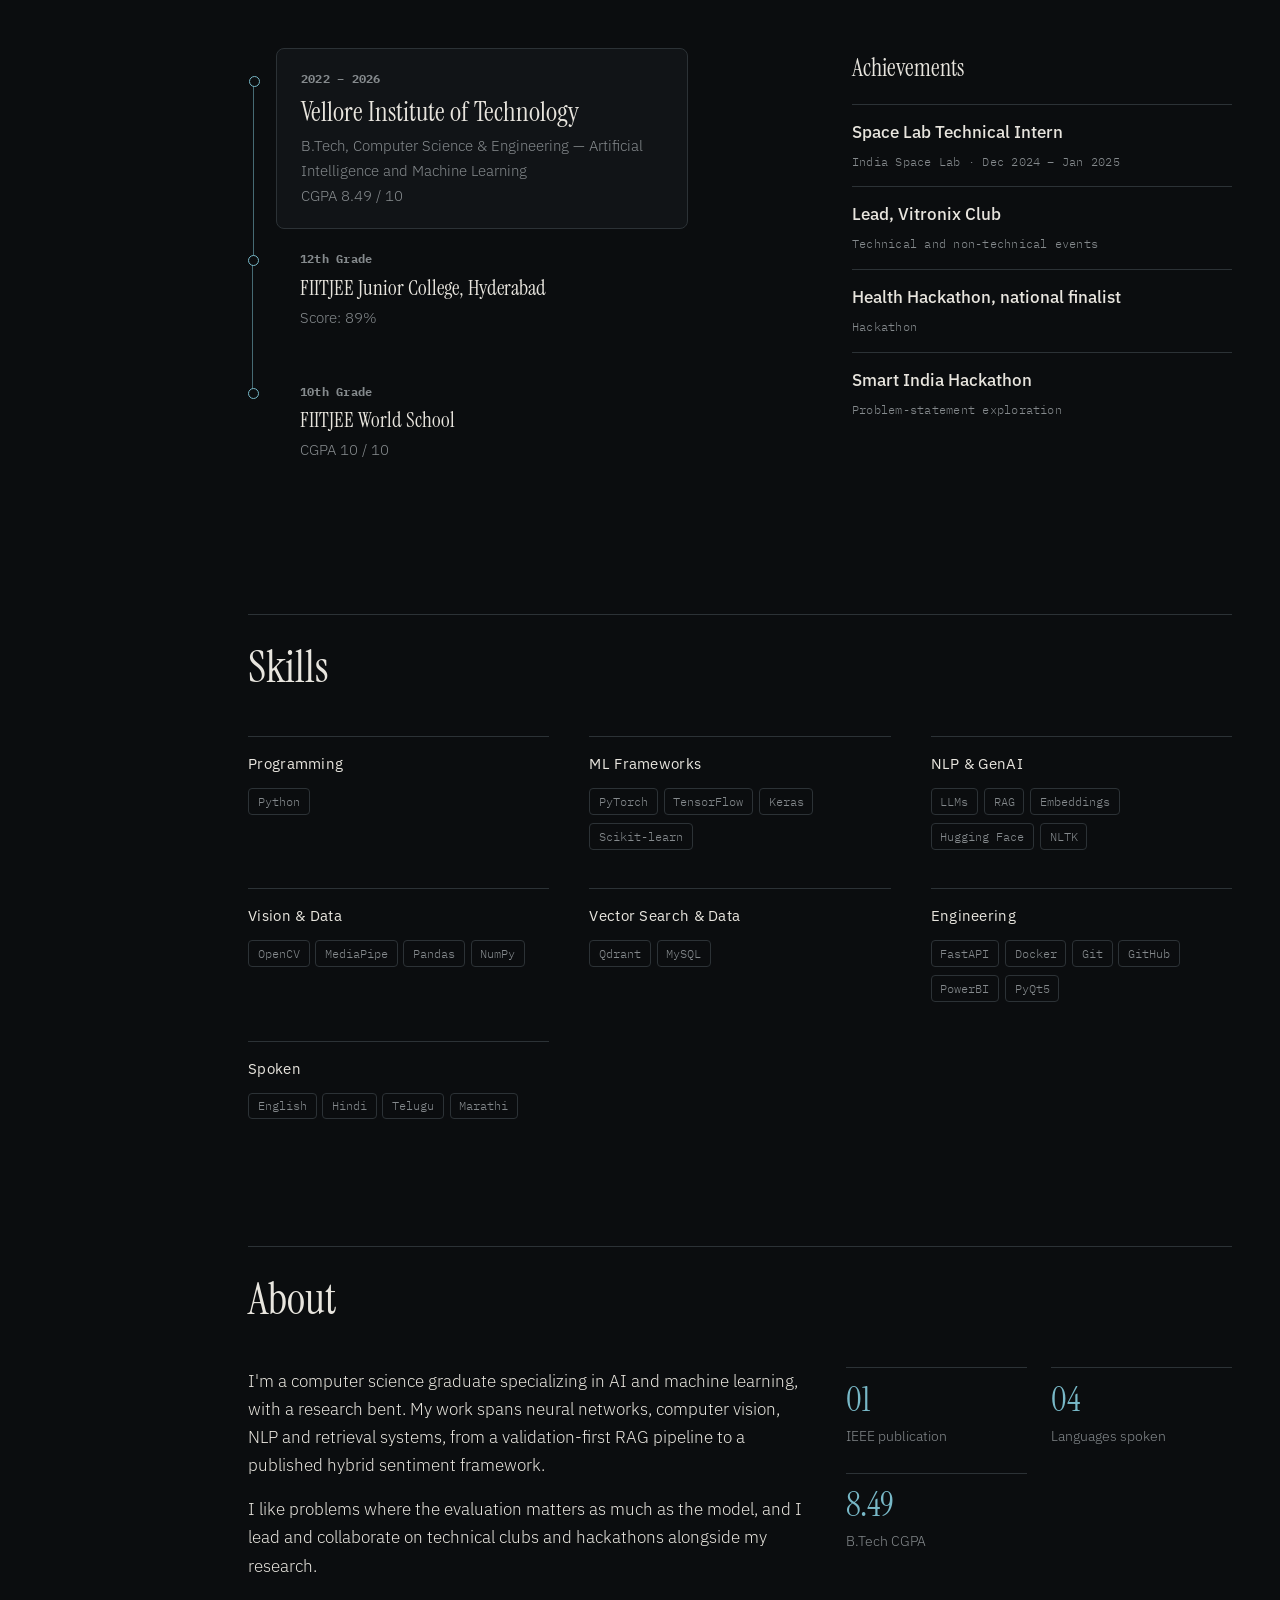
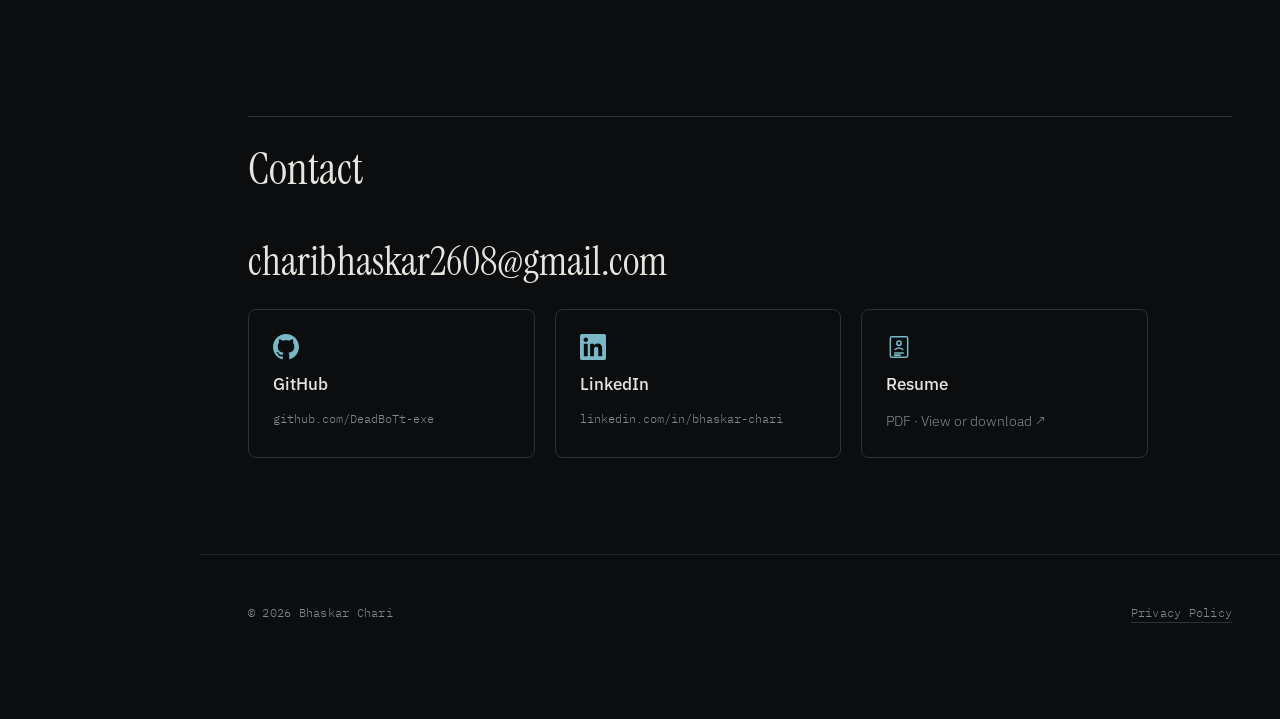
==== commit dd4f4831: "added navigation animationa and fixed the education roadmap" ====
--- a/index.html
+++ b/index.html
@@ -9,7 +9,7 @@
 <link rel="preconnect" href="https://fonts.googleapis.com">
 <link rel="preconnect" href="https://fonts.gstatic.com" crossorigin>
 <link href="https://fonts.googleapis.com/css2?family=IBM+Plex+Mono:wght@400;500&family=IBM+Plex+Sans:wght@300;400;500&family=Instrument+Serif:ital@0;1&display=swap" rel="stylesheet">
-<link rel="stylesheet" href="assets/css/style.css?v=9">
+<link rel="stylesheet" href="assets/css/style.css?v=10">
 <link rel="icon" href="favicon.svg" type="image/svg+xml">
 <link rel="icon" href="favicon.ico" sizes="48x48">
 <link rel="apple-touch-icon" href="apple-touch-icon.png">
@@ -18,14 +18,14 @@
 <a class="skip" href="#main">Skip to content</a>
 <header class="top"><span class="brand">Bhaskar Chari</span><span id="status" class="mono" aria-hidden="true">PORTFOLIO // READY</span></header>
 <nav class="rail" aria-label="Sections"><ol>
-<li><a href="#home" aria-current="true"><b class="mono">01</b>Home</a></li>
-<li><a href="#work"><b class="mono">02</b>Work</a></li>
-<li><a href="#research"><b class="mono">03</b>Research</a></li>
-<li><a href="#experience"><b class="mono">04</b>Experience</a></li>
-<li><a href="#education"><b class="mono">05</b>Education</a></li>
-<li><a href="#skills"><b class="mono">06</b>Skills</a></li>
-<li><a href="#about"><b class="mono">07</b>About</a></li>
-<li><a href="#contact"><b class="mono">08</b>Contact</a></li>
+<li><a href="#home" aria-current="true">Home</a></li>
+<li><a href="#work">Work</a></li>
+<li><a href="#research">Research</a></li>
+<li><a href="#experience">Experience</a></li>
+<li><a href="#education">Education</a></li>
+<li><a href="#skills">Skills</a></li>
+<li><a href="#about">About</a></li>
+<li><a href="#contact">Contact</a></li>
 </ol></nav>
 <main id="main">
 
@@ -390,7 +390,7 @@
 </section>
 </main>
 
-<footer class="foot mono">© 2026 Bhaskar Chari · <a href="privacy.html">Privacy Policy</a></footer>
+<footer class="foot mono"><span>© 2026 Bhaskar Chari</span><a href="privacy.html">Privacy Policy</a></footer>
 
 <dialog id="paperDialog" aria-label="Paper preview">
 <button id="paperClose" class="dlgclose" type="button" aria-label="Close preview">&times;</button>
--- a/assets/css/style.css
+++ b/assets/css/style.css
@@ -10,9 +10,8 @@
 .brand{font-size:.95rem;font-weight:500}#status{color:var(--cy)}
 .rail{position:fixed;z-index:19;top:3.2rem;left:0;right:0;overflow-x:auto;padding:0 1.25rem;background:var(--bg);border-bottom:1px solid var(--ln)}
 .rail ol{list-style:none;margin:0;padding:0;display:flex;gap:1.25rem;white-space:nowrap}
-.rail a{display:flex;gap:.5rem;align-items:baseline;padding:.6rem 0;color:var(--mu);transition:color .2s}
-.rail b{font-weight:400;color:var(--mu)}
-.rail a:hover,.rail a[aria-current]{color:var(--tx)}.rail a[aria-current] b{color:var(--cy)}
+.rail a{display:flex;align-items:baseline;padding:.6rem 0;color:var(--mu);transition:color .25s,transform .35s cubic-bezier(.2,.7,.2,1),font-size .35s}
+.rail a:hover,.rail a[aria-current]{color:var(--tx)}
 
 main{padding:0 1.25rem;max-width:100vw}
 section{position:relative;padding:5.5rem 0 2rem;scroll-margin-top:5rem}
@@ -52,11 +51,11 @@
 .ext{display:inline-block;margin:0 1.5rem .5rem 0;color:var(--cy);border-bottom:1px solid transparent}.ext:hover{border-color:var(--cy)}
 
 .pipe{list-style:none;margin:0 0 1.5rem;padding:0 0 0 1.5rem;position:relative;max-width:520px}
-.pipe li{position:relative;display:grid;grid-template-columns:minmax(9rem,.42fr) 1fr;align-items:baseline;gap:.2rem 1rem;padding:0 0 1.1rem;opacity:.2;transform:translateY(6px);transition:opacity .5s,transform .5s;transition-delay:calc(var(--i)*110ms)}
-.pipe li::before{content:"";position:absolute;left:-1.5rem;top:.35rem;width:7px;height:7px;border:1px solid var(--cy);border-radius:50%;background:var(--bg)}
-.pipe li::after{content:"";position:absolute;left:calc(-1.5rem + 3px);top:1.1rem;bottom:-.15rem;width:1px;background:var(--ln2)}
+.pipe li{position:relative;display:grid;grid-template-columns:minmax(9rem,.42fr) 1fr;align-items:start;gap:.2rem 1rem;padding:0 0 1.1rem;opacity:.2;transform:translateY(6px);transition:opacity .5s,transform .5s;transition-delay:calc(var(--i)*110ms)}
+.pipe li::before{content:"";position:absolute;z-index:1;left:-1.5rem;top:.26rem;width:7px;height:7px;border:1px solid var(--cy);border-radius:50%;background:var(--bg)}
+.pipe li::after{content:"";position:absolute;z-index:0;left:calc(-1.5rem + 3px);top:.26rem;bottom:-.26rem;width:1px;background:var(--ln2)}
 .pipe li:last-child::after{display:none}
-.pipe li span{display:block;color:var(--tx);font-size:.8rem}.pipe small{color:var(--mu);font-size:.9rem}
+.pipe li span{display:block;color:var(--tx);font-size:.8rem;line-height:1.3}.pipe small{color:var(--mu);font-size:.9rem;line-height:1.4}
 .pipe.on li{opacity:1;transform:none}
 
 /* TarangAI schematic: single static inline figure, no hover effects */
@@ -129,8 +128,8 @@
 .road{list-style:none;margin:0;padding:0 0 0 1.75rem;position:relative;max-width:680px}
 .road li{position:relative;padding:1.25rem 0 2rem 1.5rem;opacity:.2;transform:translateY(6px);transition:opacity .5s,transform .5s;transition-delay:calc(var(--i)*120ms)}
 .road.on li{opacity:1;transform:none}
-.road li::before{content:"";position:absolute;left:-1.75rem;top:1.65rem;width:9px;height:9px;border-radius:50%;border:1.5px solid var(--cy);background:var(--bg)}
-.road li::after{content:"";position:absolute;left:calc(-1.75rem + 4px);top:2.1rem;bottom:-1.95rem;width:1px;background:var(--cy);opacity:.55}
+.road li::before{content:"";position:absolute;z-index:1;left:-1.75rem;top:1.65rem;width:9px;height:9px;border-radius:50%;border:1.5px solid var(--cy);background:var(--bg)}
+.road li::after{content:"";position:absolute;z-index:0;left:calc(-1.75rem + 4px);top:1.93rem;bottom:-1.93rem;width:1px;background:var(--cy);opacity:.55}
 .road li:last-child::after{display:none}
 .road b{display:block;color:var(--mu);margin-bottom:.3rem}
 .road strong{display:block;font:400 1.3rem 'Instrument Serif',serif;margin-bottom:.25rem;transition:color .2s}
@@ -182,7 +181,7 @@
 .ctile b{font-size:1.05rem;font-weight:500}
 .ctile span{color:var(--mu);font-size:.85rem}
 .ctile .url{font-family:'IBM Plex Mono',ui-monospace,monospace;font-size:.72rem;line-height:1.5;overflow-wrap:anywhere;word-break:break-all}
-.foot{color:var(--mu);padding:3rem 1.25rem 6rem;border-top:1px solid var(--ln);margin-top:4rem}
+.foot{display:flex;justify-content:space-between;align-items:center;gap:1rem;flex-wrap:wrap;color:var(--mu);padding:3rem 1.25rem 6rem;border-top:1px solid var(--ln);margin-top:4rem}
 
 .palbtn{position:fixed;left:50%;bottom:1.25rem;transform:translateX(-50%);z-index:30;display:flex;gap:.6rem;align-items:center;background:#111417;color:var(--mu);border:1px solid var(--ln2);border-radius:6px;padding:.6rem .9rem;font:400 .9rem 'IBM Plex Sans',sans-serif;cursor:pointer;transition:border-color .2s,color .2s}
 .palbtn:hover{color:var(--tx);border-color:var(--cy)}.palbtn kbd{border:1px solid var(--ln2);border-radius:3px;padding:0 .35rem;color:var(--mu)}
@@ -199,8 +198,11 @@
 @media(min-width:900px){
 .top{left:var(--rail);padding:1.1rem 2rem}
 .rail{top:0;bottom:0;right:auto;width:var(--rail);padding:6rem 1.5rem;border:0;border-right:1px solid var(--ln);overflow:visible}
-.rail ol{flex-direction:column;gap:.15rem}.rail a{padding:.4rem 0}.rail a:hover b{color:var(--cy)}
-.rail a{transition:transform .2s,color .2s}.rail a:hover{transform:translateX(4px)}
+.rail ol{position:relative;flex-direction:column;gap:.15rem;padding-left:.75rem;white-space:normal}
+.rail ol::before{content:"";position:absolute;left:0;top:var(--active-y,0px);width:2px;height:1.35rem;border-radius:2px;background:var(--cy);transform:translateY(-.05rem);transition:top .55s cubic-bezier(.2,.75,.25,1)}
+.rail a{min-height:1.75rem;padding:.4rem 0;transform-origin:left center}
+.rail a:hover{transform:translateX(4px)}
+.rail a[aria-current]{transform:translateX(4px) scale(1.1);font-size:1.12rem}
 main,.foot{margin-left:var(--rail);padding-left:3rem;padding-right:3rem}
 .hero{padding-top:6rem}
 .rh{grid-template-columns:3.5rem 1fr auto;align-items:baseline}.id{grid-row:auto}.tg{grid-column:2}.ar{grid-column:3;grid-row:1}
@@ -228,3 +230,5 @@
 .legal .ext{margin:0;display:inline;color:var(--cy)}
 
 @media(max-width:600px){.pipe li{grid-template-columns:1fr;gap:0}.pipe li small{padding-left:.15rem}}
+@media(max-width:899px){.rail ol::before{display:none}.rail a[aria-current]{font-size:1.0625rem}}
+@media(max-width:480px){.foot{align-items:flex-start;flex-direction:column;gap:.5rem}}
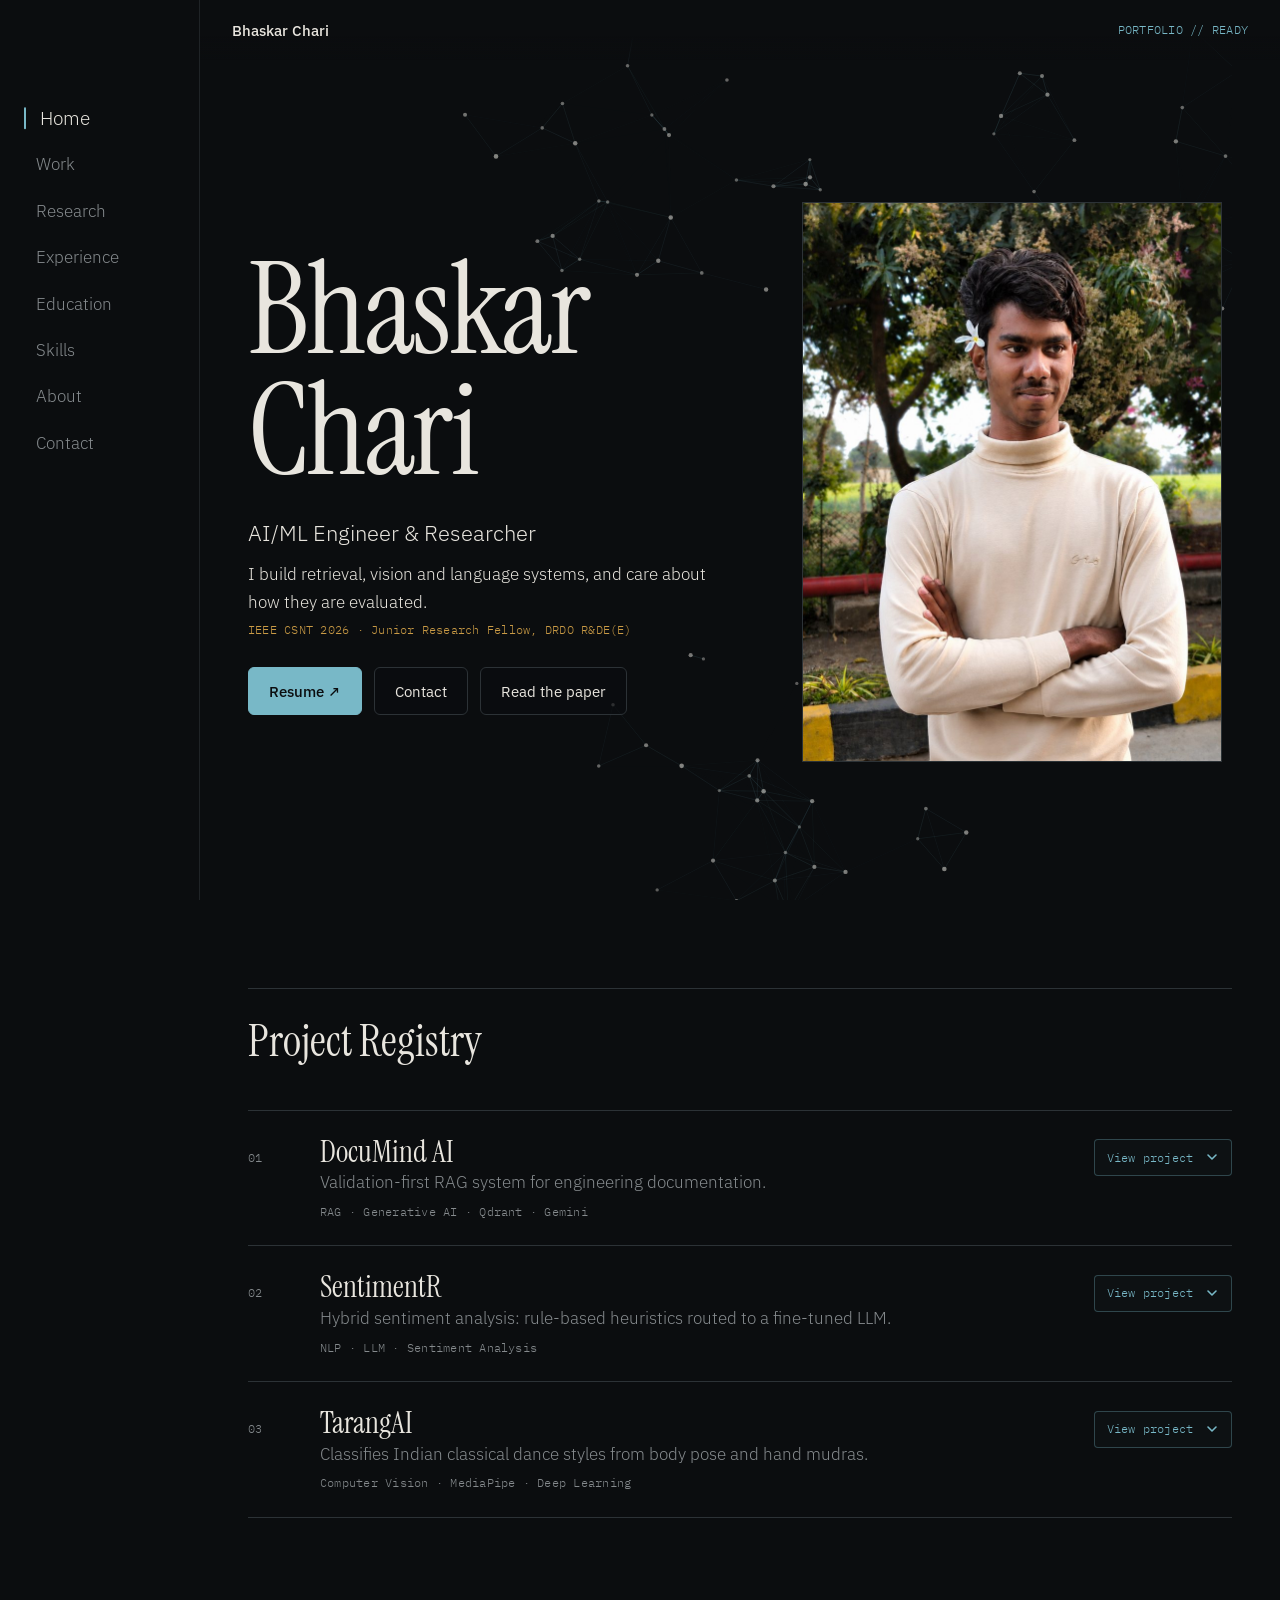
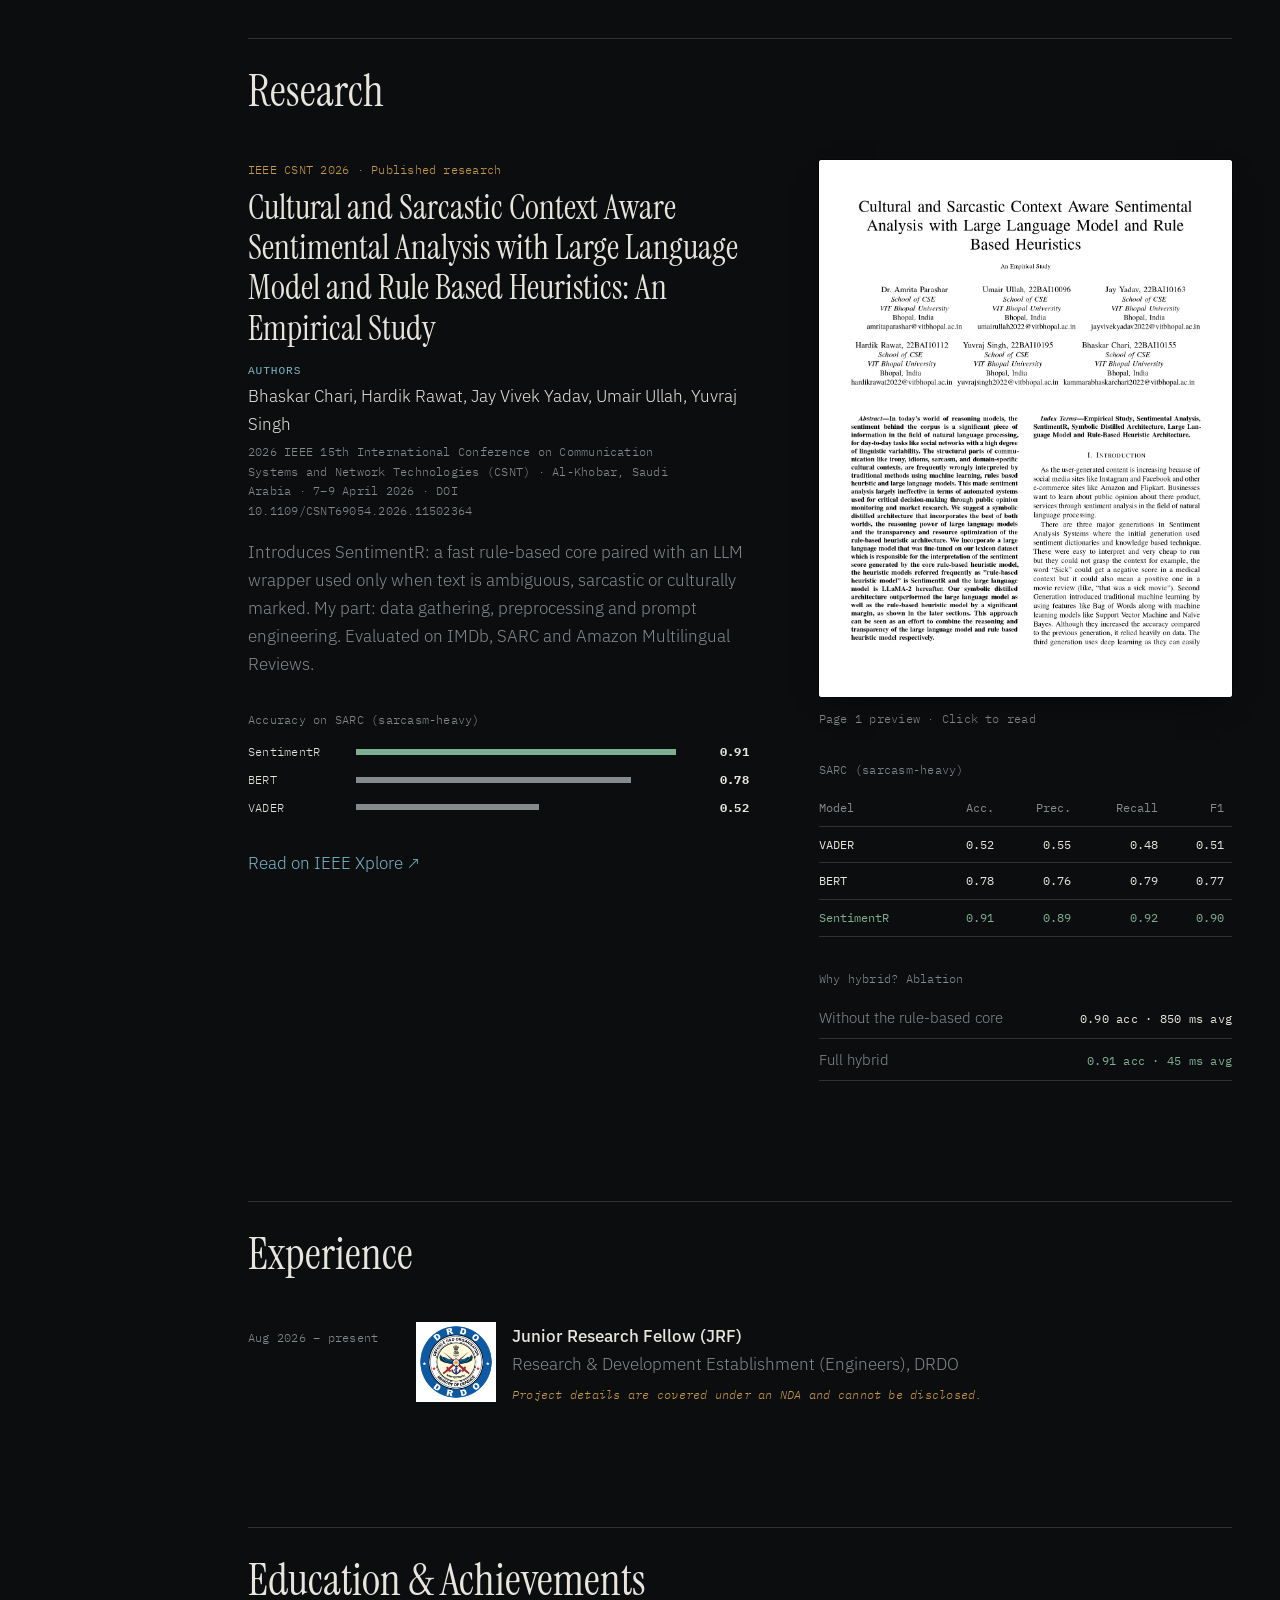
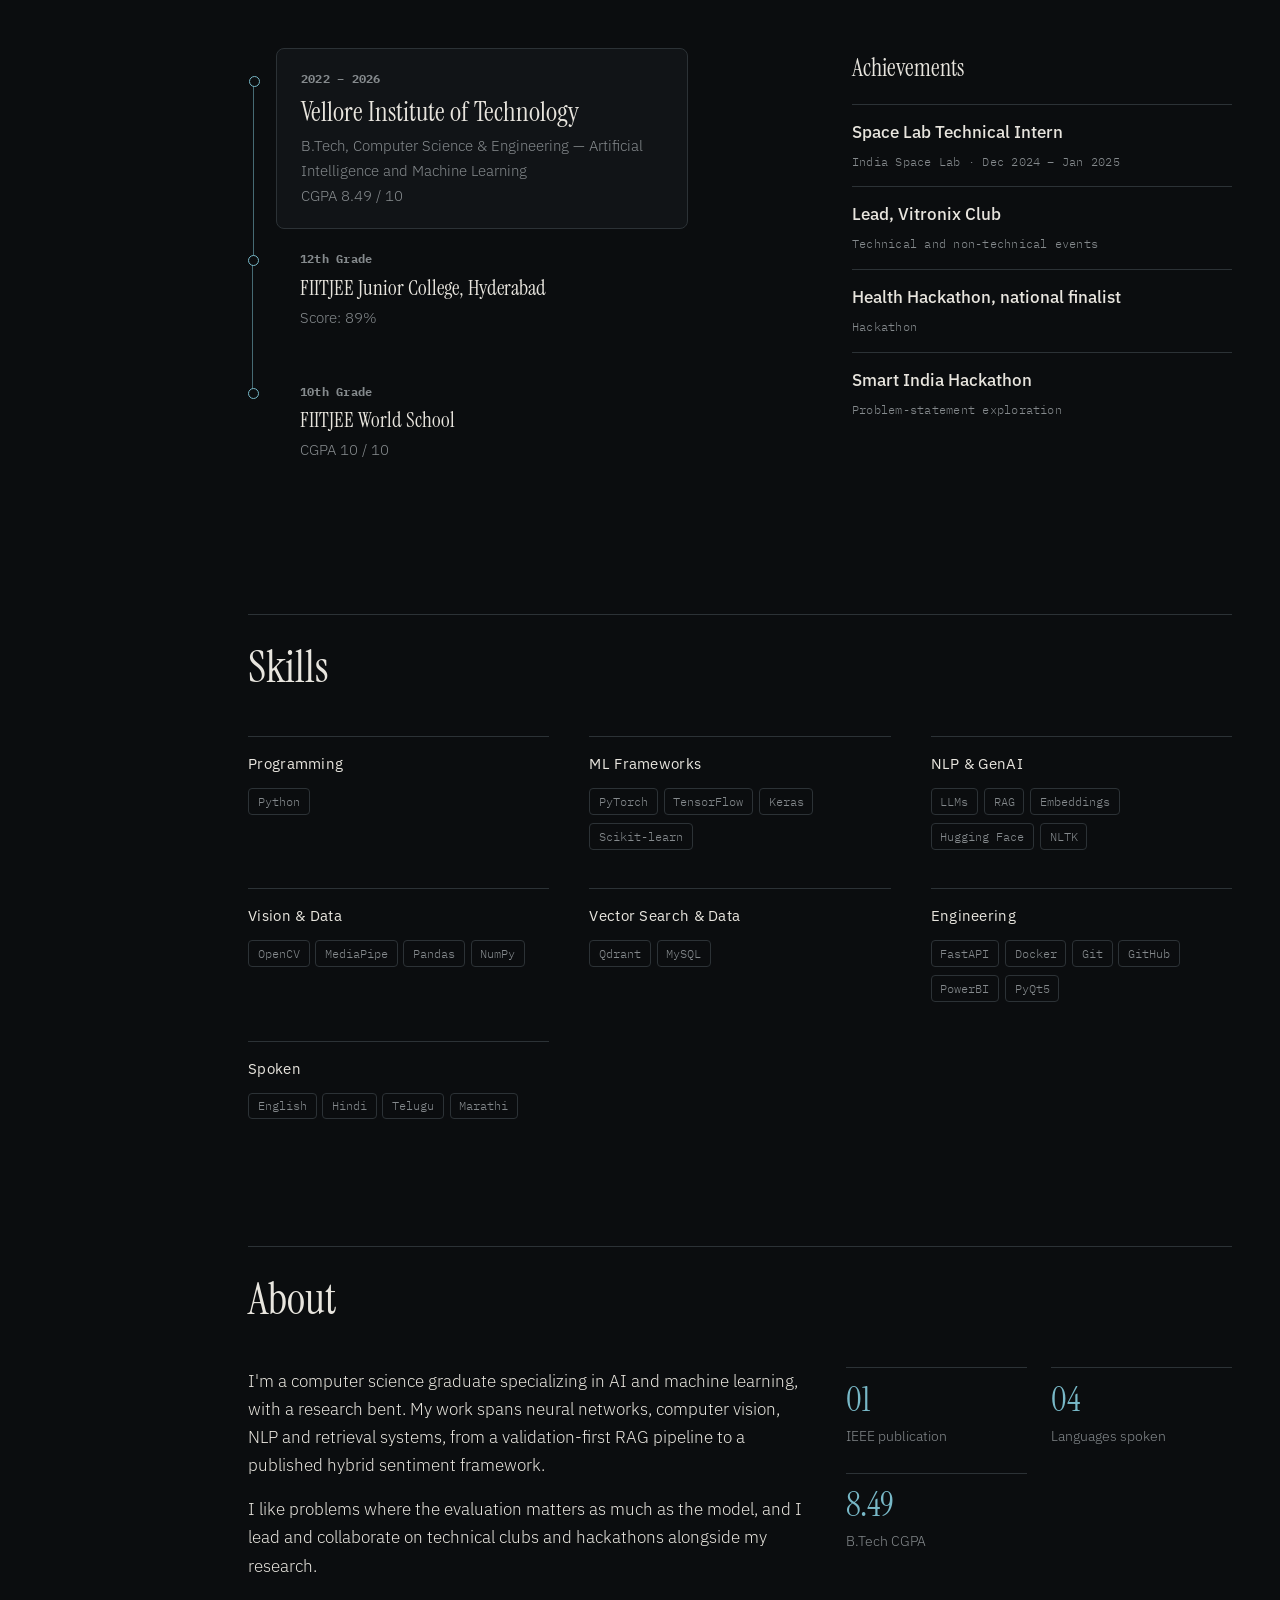
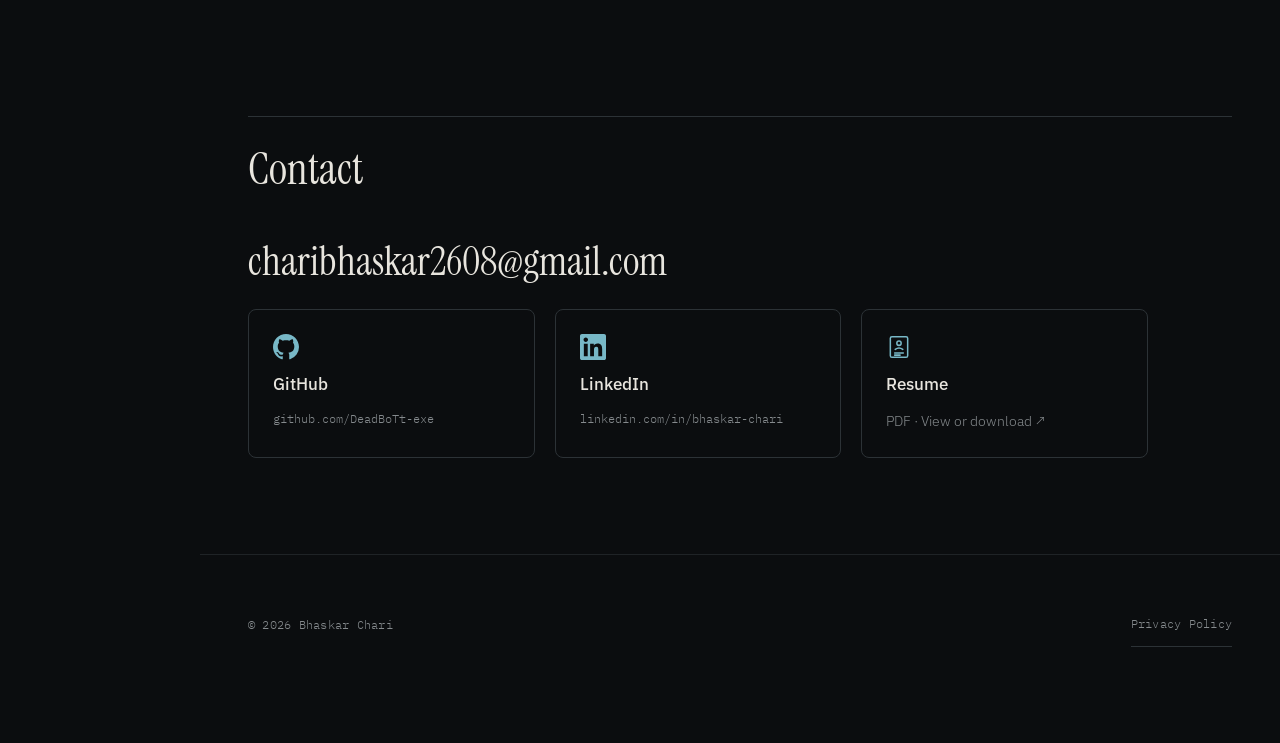
==== commit 063725d2: "removed glow effect from skills" ====
--- a/index.html
+++ b/index.html
@@ -9,7 +9,7 @@
 <link rel="preconnect" href="https://fonts.googleapis.com">
 <link rel="preconnect" href="https://fonts.gstatic.com" crossorigin>
 <link href="https://fonts.googleapis.com/css2?family=IBM+Plex+Mono:wght@400;500&family=IBM+Plex+Sans:wght@300;400;500&family=Instrument+Serif:ital@0;1&display=swap" rel="stylesheet">
-<link rel="stylesheet" href="assets/css/style.css?v=10">
+<link rel="stylesheet" href="assets/css/style.css?v=11">
 <link rel="icon" href="favicon.svg" type="image/svg+xml">
 <link rel="icon" href="favicon.ico" sizes="48x48">
 <link rel="apple-touch-icon" href="apple-touch-icon.png">
@@ -401,6 +401,6 @@
 <a class="ext readmore" href="https://ieeexplore.ieee.org/document/11502364" target="_blank" rel="noopener">Read more on IEEE Xplore ↗</a>
 </dialog>
 
-<script src="assets/js/script.js?v=9"></script>
+<script src="assets/js/script.js?v=10"></script>
 </body>
 </html>
--- a/assets/css/style.css
+++ b/assets/css/style.css
@@ -10,7 +10,7 @@
 .brand{font-size:.95rem;font-weight:500}#status{color:var(--cy)}
 .rail{position:fixed;z-index:19;top:3.2rem;left:0;right:0;overflow-x:auto;padding:0 1.25rem;background:var(--bg);border-bottom:1px solid var(--ln)}
 .rail ol{list-style:none;margin:0;padding:0;display:flex;gap:1.25rem;white-space:nowrap}
-.rail a{display:flex;align-items:baseline;padding:.6rem 0;color:var(--mu);transition:color .25s,transform .35s cubic-bezier(.2,.7,.2,1),font-size .35s}
+.rail a{display:flex;align-items:center;min-block-size:2.75rem;padding:.6rem 0;color:var(--mu);transition:color .25s,transform .35s cubic-bezier(.2,.7,.2,1)}
 .rail a:hover,.rail a[aria-current]{color:var(--tx)}
 
 main{padding:0 1.25rem;max-width:100vw}
@@ -109,7 +109,7 @@
 #pall li::before{content:"→ ";color:var(--cy)}#pall li[aria-selected=true]{background:#1a1f23;color:var(--tx)}
 #pall .none{cursor:default}#pall .none::before{content:""}
 #paperDialog{width:min(720px,94vw);max-width:94vw;padding:2.5rem 1.5rem 2rem;text-align:center}
-.dlgclose{all:unset;cursor:pointer;position:absolute;top:.75rem;right:1rem;font-size:1.6rem;line-height:1;color:var(--mu);padding:.25rem .5rem}
+.dlgclose{all:unset;box-sizing:border-box;display:grid;place-items:center;inline-size:2.75rem;block-size:2.75rem;cursor:pointer;position:absolute;top:.75rem;right:1rem;font-size:1.6rem;line-height:1;color:var(--mu)}
 .dlgclose:hover{color:var(--tx)}
 .readmore{display:inline-block;margin-top:1.5rem;color:var(--cy);border:1px solid var(--cy);border-radius:6px;padding:.6rem 1.25rem}
 .readmore:hover{background:var(--cy);color:#0B0D0F}
@@ -153,9 +153,9 @@
 .scard{border-top:1px solid var(--ln2);padding-top:1rem}
 .scard h3{font:400 .95rem 'IBM Plex Sans',sans-serif;margin:0 0 .8rem;color:var(--tx);letter-spacing:.02em}
 .scard p{margin:0}
-.chip{--glow-a:120,184,199;--glow-b:120,184,199;display:inline-block;border:1px solid var(--ln2);border-radius:4px;padding:.18rem .55rem;margin:0 .35rem .4rem 0;font-family:'IBM Plex Mono',monospace;font-size:.72rem;color:var(--mu);transition:color .2s,border-color .2s,box-shadow .2s,background .2s}
+.chip{--glow-a:120,184,199;display:inline-block;border:1px solid var(--ln2);border-radius:4px;padding:.18rem .55rem;margin:0 .35rem .4rem 0;font-family:'IBM Plex Mono',monospace;font-size:.72rem;color:var(--mu);transition:color .2s,border-color .2s,background .2s}
 .scard:hover .chip{border-color:#3a4046}
-.chip:hover{color:var(--tx);border-color:rgba(var(--glow-a),.6);background:rgba(var(--glow-a),.06);box-shadow:0 0 12px rgba(var(--glow-a),.18),0 0 18px rgba(var(--glow-b),.11)}
+.chip:hover{color:var(--tx);border-color:rgba(var(--glow-a),.6);background:rgba(var(--glow-a),.06)}
 
 /* Project disclosure controls */
 .ar{display:inline-flex;align-items:center;gap:.65rem;color:var(--cy);padding:.48rem .7rem;border:1px solid rgba(120,184,199,.32);border-radius:4px;background:rgba(120,184,199,.025);transition:color .2s,border-color .2s,background .2s}
@@ -200,9 +200,9 @@
 .rail{top:0;bottom:0;right:auto;width:var(--rail);padding:6rem 1.5rem;border:0;border-right:1px solid var(--ln);overflow:visible}
 .rail ol{position:relative;flex-direction:column;gap:.15rem;padding-left:.75rem;white-space:normal}
 .rail ol::before{content:"";position:absolute;left:0;top:var(--active-y,0px);width:2px;height:1.35rem;border-radius:2px;background:var(--cy);transform:translateY(-.05rem);transition:top .55s cubic-bezier(.2,.75,.25,1)}
-.rail a{min-height:1.75rem;padding:.4rem 0;transform-origin:left center}
+.rail a{padding:.4rem 0;transform-origin:left center}
 .rail a:hover{transform:translateX(4px)}
-.rail a[aria-current]{transform:translateX(4px) scale(1.1);font-size:1.12rem}
+.rail a[aria-current]{transform:translateX(4px) scale(1.1)}
 main,.foot{margin-left:var(--rail);padding-left:3rem;padding-right:3rem}
 .hero{padding-top:6rem}
 .rh{grid-template-columns:3.5rem 1fr auto;align-items:baseline}.id{grid-row:auto}.tg{grid-column:2}.ar{grid-column:3;grid-row:1}
@@ -215,10 +215,18 @@
 .rp{padding-left:0}.hero{padding-top:9rem}.log dd.drdo{flex-direction:column}
 .facts{gap:1rem}
 }
-@media(prefers-reduced-motion:reduce){*,*::before,*::after{transition-duration:.01ms!important;transition-delay:0s!important;animation:none!important;scroll-behavior:auto!important}.pipe li,.road li{opacity:1;transform:none}.bars:not(.on) i{transform:none}}
+
+/* Reduced motion: remove movement, keep colour/border/background feedback */
+@media(prefers-reduced-motion:reduce){
+html{scroll-behavior:auto}
+.rail a,.rail a:hover,.rail a[aria-current],.ctile:hover{transform:none}
+.rail ol::before,.ar-icon,.bar i{transition:none}
+.pipe li,.road li{transition:none;opacity:1;transform:none}
+.bars:not(.on) i{transform:none}
+}
 
 /* privacy page + footer link */
-.foot a{border-bottom:1px solid var(--ln2);transition:color .2s,border-color .2s}.foot a:hover{color:var(--tx);border-color:var(--cy)}
+.foot a{display:inline-flex;align-items:center;min-block-size:2.75rem;border-bottom:1px solid var(--ln2);transition:color .2s,border-color .2s}.foot a:hover{color:var(--tx);border-color:var(--cy)}
 .plain .top{left:0}.plain main,.plain .foot{margin-left:0;max-width:880px;padding-left:1.25rem;padding-right:1.25rem}
 @media(min-width:900px){.plain .top{left:0;padding:1.1rem 2rem}.plain main,.plain .foot{margin-left:auto;margin-right:auto;padding-left:3rem;padding-right:3rem}}
 .back{color:var(--cy)}.back:hover{color:var(--tx)}
@@ -230,5 +238,5 @@
 .legal .ext{margin:0;display:inline;color:var(--cy)}
 
 @media(max-width:600px){.pipe li{grid-template-columns:1fr;gap:0}.pipe li small{padding-left:.15rem}}
-@media(max-width:899px){.rail ol::before{display:none}.rail a[aria-current]{font-size:1.0625rem}}
+@media(max-width:899px){.rail ol::before{display:none}.plain .top a{display:inline-flex;align-items:center;min-block-size:2.75rem}}
 @media(max-width:480px){.foot{align-items:flex-start;flex-direction:column;gap:.5rem}}
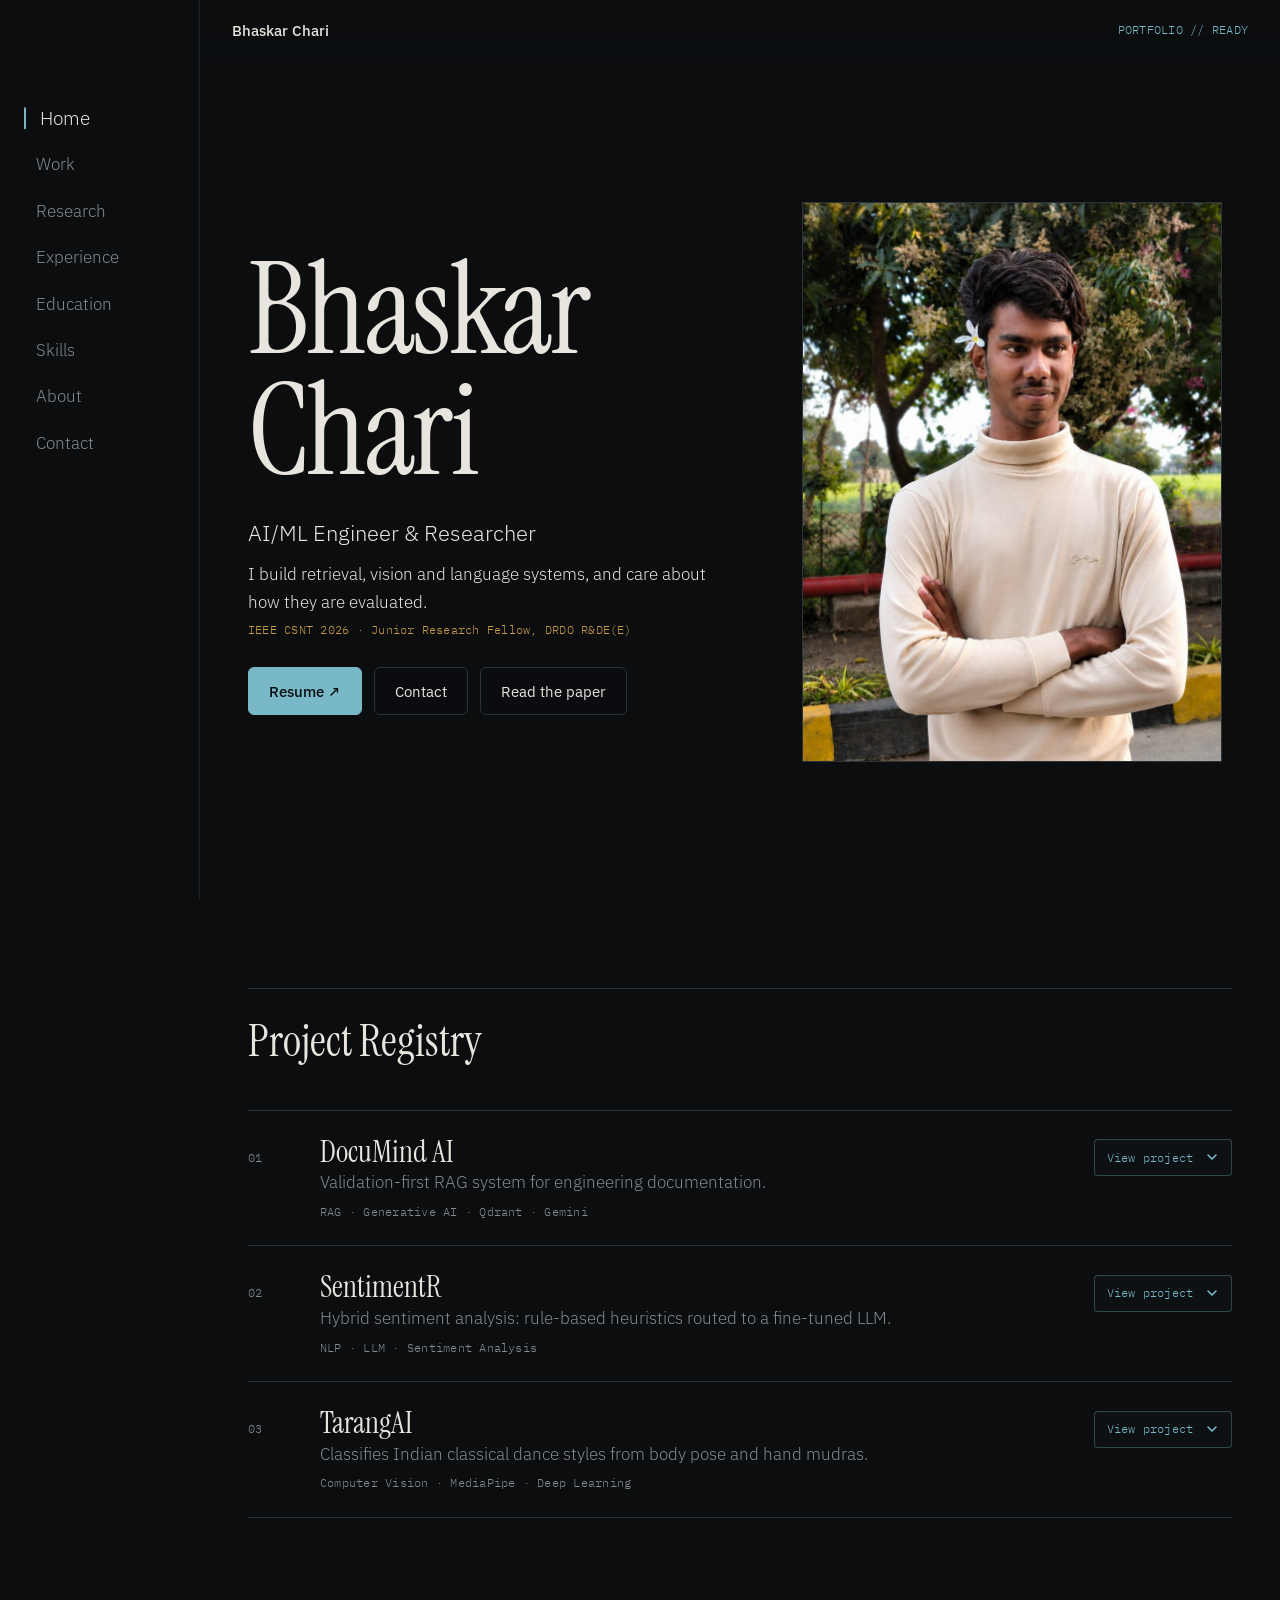
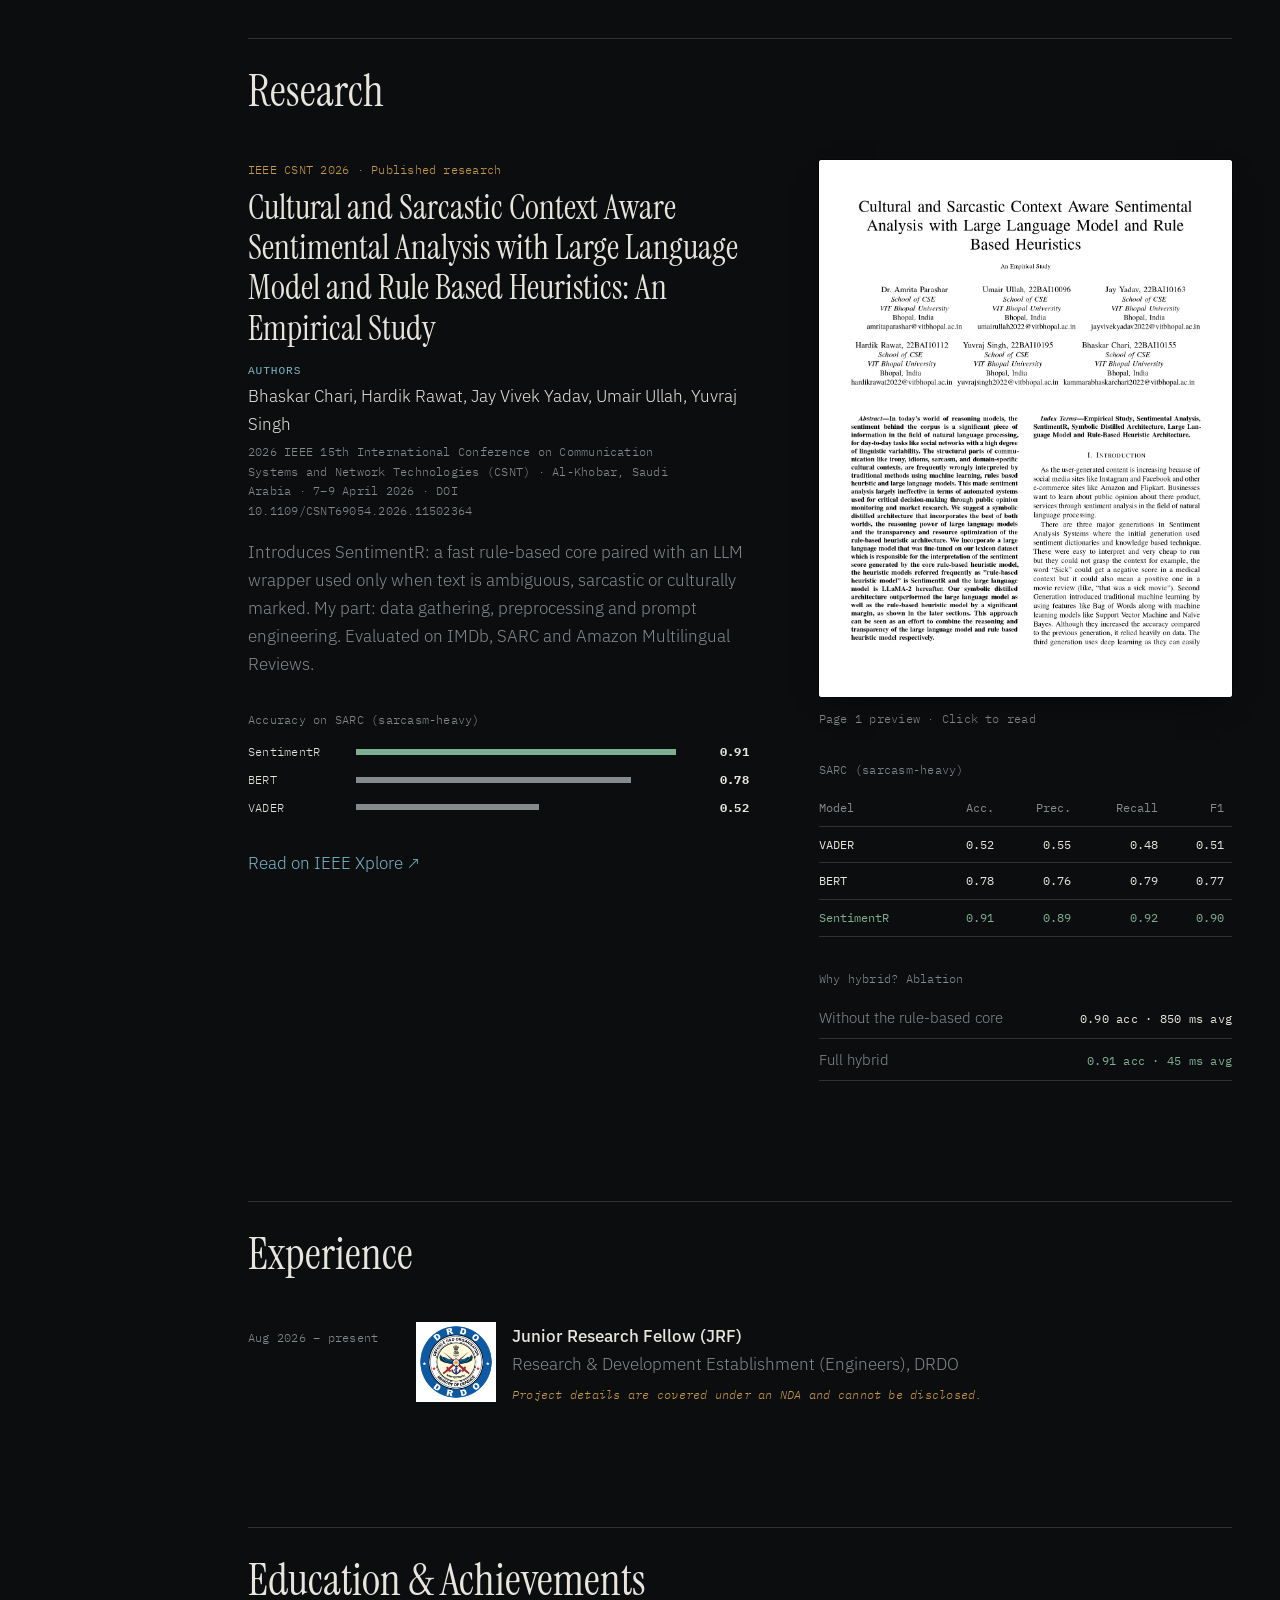
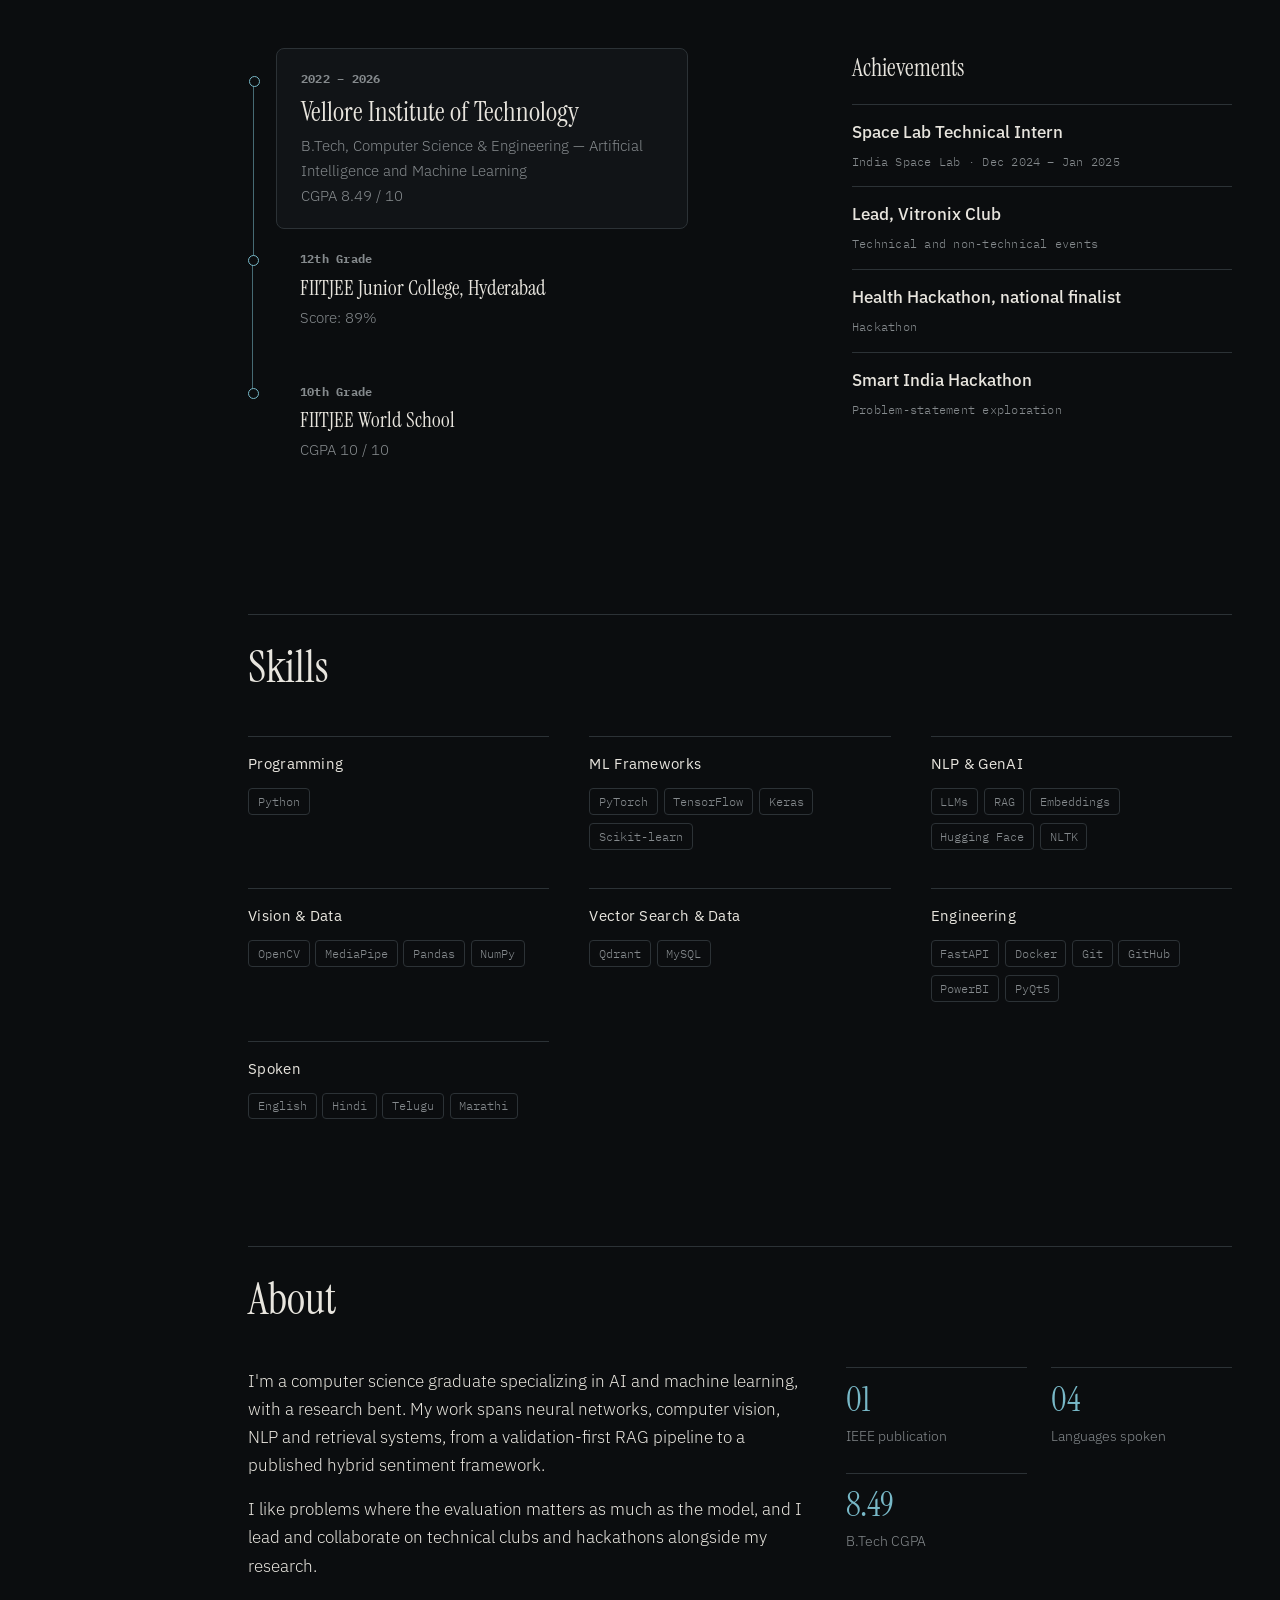
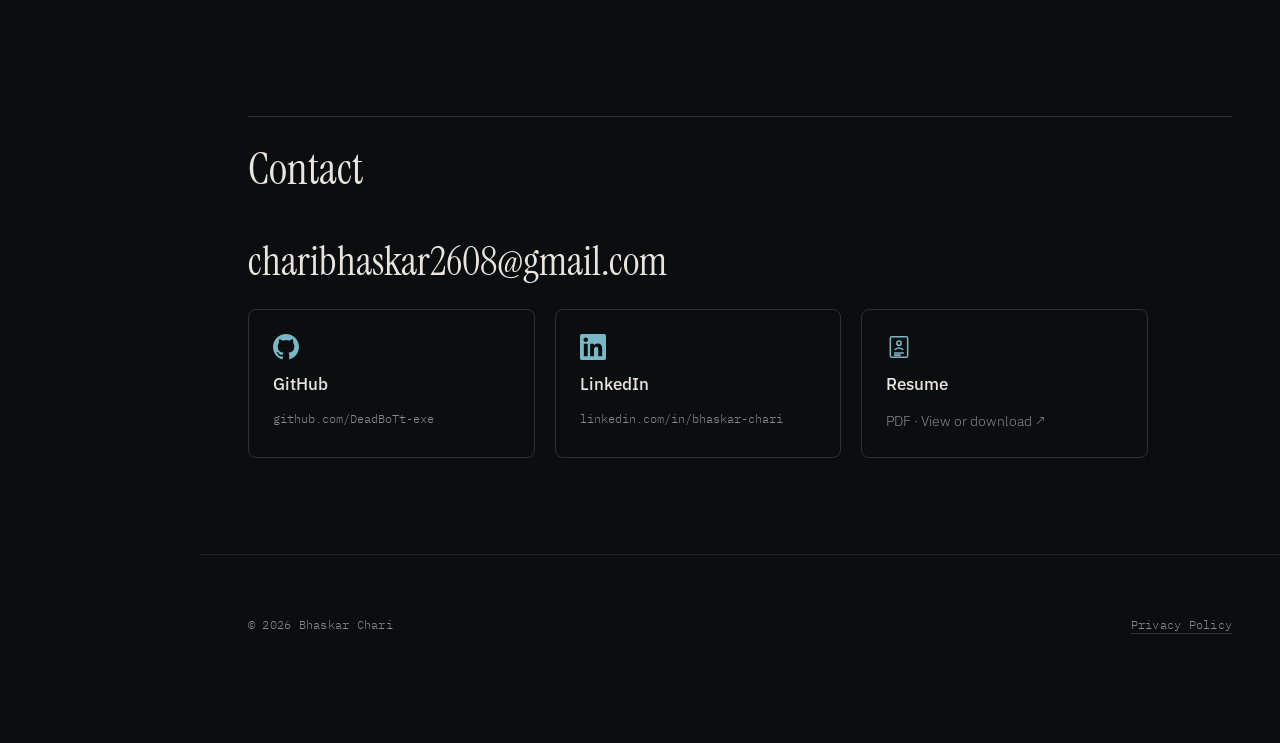
==== commit 55d24093: "fixed bugs in mobile view" ====
--- a/index.html
+++ b/index.html
@@ -9,7 +9,7 @@
 <link rel="preconnect" href="https://fonts.googleapis.com">
 <link rel="preconnect" href="https://fonts.gstatic.com" crossorigin>
 <link href="https://fonts.googleapis.com/css2?family=IBM+Plex+Mono:wght@400;500&family=IBM+Plex+Sans:wght@300;400;500&family=Instrument+Serif:ital@0;1&display=swap" rel="stylesheet">
-<link rel="stylesheet" href="assets/css/style.css?v=11">
+<link rel="stylesheet" href="assets/css/style.css?v=12">
 <link rel="icon" href="favicon.svg" type="image/svg+xml">
 <link rel="icon" href="favicon.ico" sizes="48x48">
 <link rel="apple-touch-icon" href="apple-touch-icon.png">
--- a/assets/css/style.css
+++ b/assets/css/style.css
@@ -10,11 +10,11 @@
 .brand{font-size:.95rem;font-weight:500}#status{color:var(--cy)}
 .rail{position:fixed;z-index:19;top:3.2rem;left:0;right:0;overflow-x:auto;padding:0 1.25rem;background:var(--bg);border-bottom:1px solid var(--ln)}
 .rail ol{list-style:none;margin:0;padding:0;display:flex;gap:1.25rem;white-space:nowrap}
-.rail a{display:flex;align-items:center;min-block-size:2.75rem;padding:.6rem 0;color:var(--mu);transition:color .25s,transform .35s cubic-bezier(.2,.7,.2,1)}
+.rail a{display:flex;align-items:center;min-height:44px;padding:0;color:var(--mu);transition:color .25s,transform .35s cubic-bezier(.2,.7,.2,1)}
 .rail a:hover,.rail a[aria-current]{color:var(--tx)}
 
 main{padding:0 1.25rem;max-width:100vw}
-section{position:relative;padding:5.5rem 0 2rem;scroll-margin-top:5rem}
+section{position:relative;padding:5.5rem 0 2rem;scroll-margin-top:6rem}
 section::before{display:none!important}
 .wrap{max-width:1200px}
 h2{font-size:clamp(2rem,4vw,2.75rem);margin-bottom:2rem;border-top:1px solid var(--ln2);padding-top:1rem}
@@ -109,7 +109,7 @@
 #pall li::before{content:"→ ";color:var(--cy)}#pall li[aria-selected=true]{background:#1a1f23;color:var(--tx)}
 #pall .none{cursor:default}#pall .none::before{content:""}
 #paperDialog{width:min(720px,94vw);max-width:94vw;padding:2.5rem 1.5rem 2rem;text-align:center}
-.dlgclose{all:unset;box-sizing:border-box;display:grid;place-items:center;inline-size:2.75rem;block-size:2.75rem;cursor:pointer;position:absolute;top:.75rem;right:1rem;font-size:1.6rem;line-height:1;color:var(--mu)}
+.dlgclose{all:unset;cursor:pointer;position:absolute;top:.5rem;right:.5rem;display:flex;align-items:center;justify-content:center;width:44px;height:44px;font-size:1.6rem;line-height:1;color:var(--mu)}
 .dlgclose:hover{color:var(--tx)}
 .readmore{display:inline-block;margin-top:1.5rem;color:var(--cy);border:1px solid var(--cy);border-radius:6px;padding:.6rem 1.25rem}
 .readmore:hover{background:var(--cy);color:#0B0D0F}
@@ -200,7 +200,7 @@
 .rail{top:0;bottom:0;right:auto;width:var(--rail);padding:6rem 1.5rem;border:0;border-right:1px solid var(--ln);overflow:visible}
 .rail ol{position:relative;flex-direction:column;gap:.15rem;padding-left:.75rem;white-space:normal}
 .rail ol::before{content:"";position:absolute;left:0;top:var(--active-y,0px);width:2px;height:1.35rem;border-radius:2px;background:var(--cy);transform:translateY(-.05rem);transition:top .55s cubic-bezier(.2,.75,.25,1)}
-.rail a{padding:.4rem 0;transform-origin:left center}
+.rail a{min-height:44px;padding:.4rem 0;transform-origin:left center}
 .rail a:hover{transform:translateX(4px)}
 .rail a[aria-current]{transform:translateX(4px) scale(1.1)}
 main,.foot{margin-left:var(--rail);padding-left:3rem;padding-right:3rem}
@@ -226,10 +226,11 @@
 }
 
 /* privacy page + footer link */
-.foot a{display:inline-flex;align-items:center;min-block-size:2.75rem;border-bottom:1px solid var(--ln2);transition:color .2s,border-color .2s}.foot a:hover{color:var(--tx);border-color:var(--cy)}
+.foot a{display:inline-flex;align-items:center;min-height:44px;text-decoration:underline;text-decoration-color:var(--ln2);text-underline-offset:.35em;transition:color .2s,text-decoration-color .2s}.foot a:hover{color:var(--tx);text-decoration-color:var(--cy)}
 .plain .top{left:0}.plain main,.plain .foot{margin-left:0;max-width:880px;padding-left:1.25rem;padding-right:1.25rem}
 @media(min-width:900px){.plain .top{left:0;padding:1.1rem 2rem}.plain main,.plain .foot{margin-left:auto;margin-right:auto;padding-left:3rem;padding-right:3rem}}
-.back{color:var(--cy)}.back:hover{color:var(--tx)}
+.plain .top .brand{display:inline-flex;align-items:center;min-height:44px}
+.back{display:inline-flex;align-items:center;min-height:44px;color:var(--cy)}.back:hover{color:var(--tx)}
 .legal{padding-top:7rem}
 .legal h1{font-size:clamp(2rem,4vw,2.75rem);line-height:inherit;letter-spacing:normal;margin-bottom:2rem;border-top:1px solid var(--ln2);padding-top:1rem}
 .legal .prose h2{font-size:1.5rem;margin:2.25rem 0 .6rem;border:0;padding:0}
@@ -238,5 +239,5 @@
 .legal .ext{margin:0;display:inline;color:var(--cy)}
 
 @media(max-width:600px){.pipe li{grid-template-columns:1fr;gap:0}.pipe li small{padding-left:.15rem}}
-@media(max-width:899px){.rail ol::before{display:none}.plain .top a{display:inline-flex;align-items:center;min-block-size:2.75rem}}
+@media(max-width:899px){.top{background:var(--bg)}.rail ol::before{display:none}}
 @media(max-width:480px){.foot{align-items:flex-start;flex-direction:column;gap:.5rem}}
